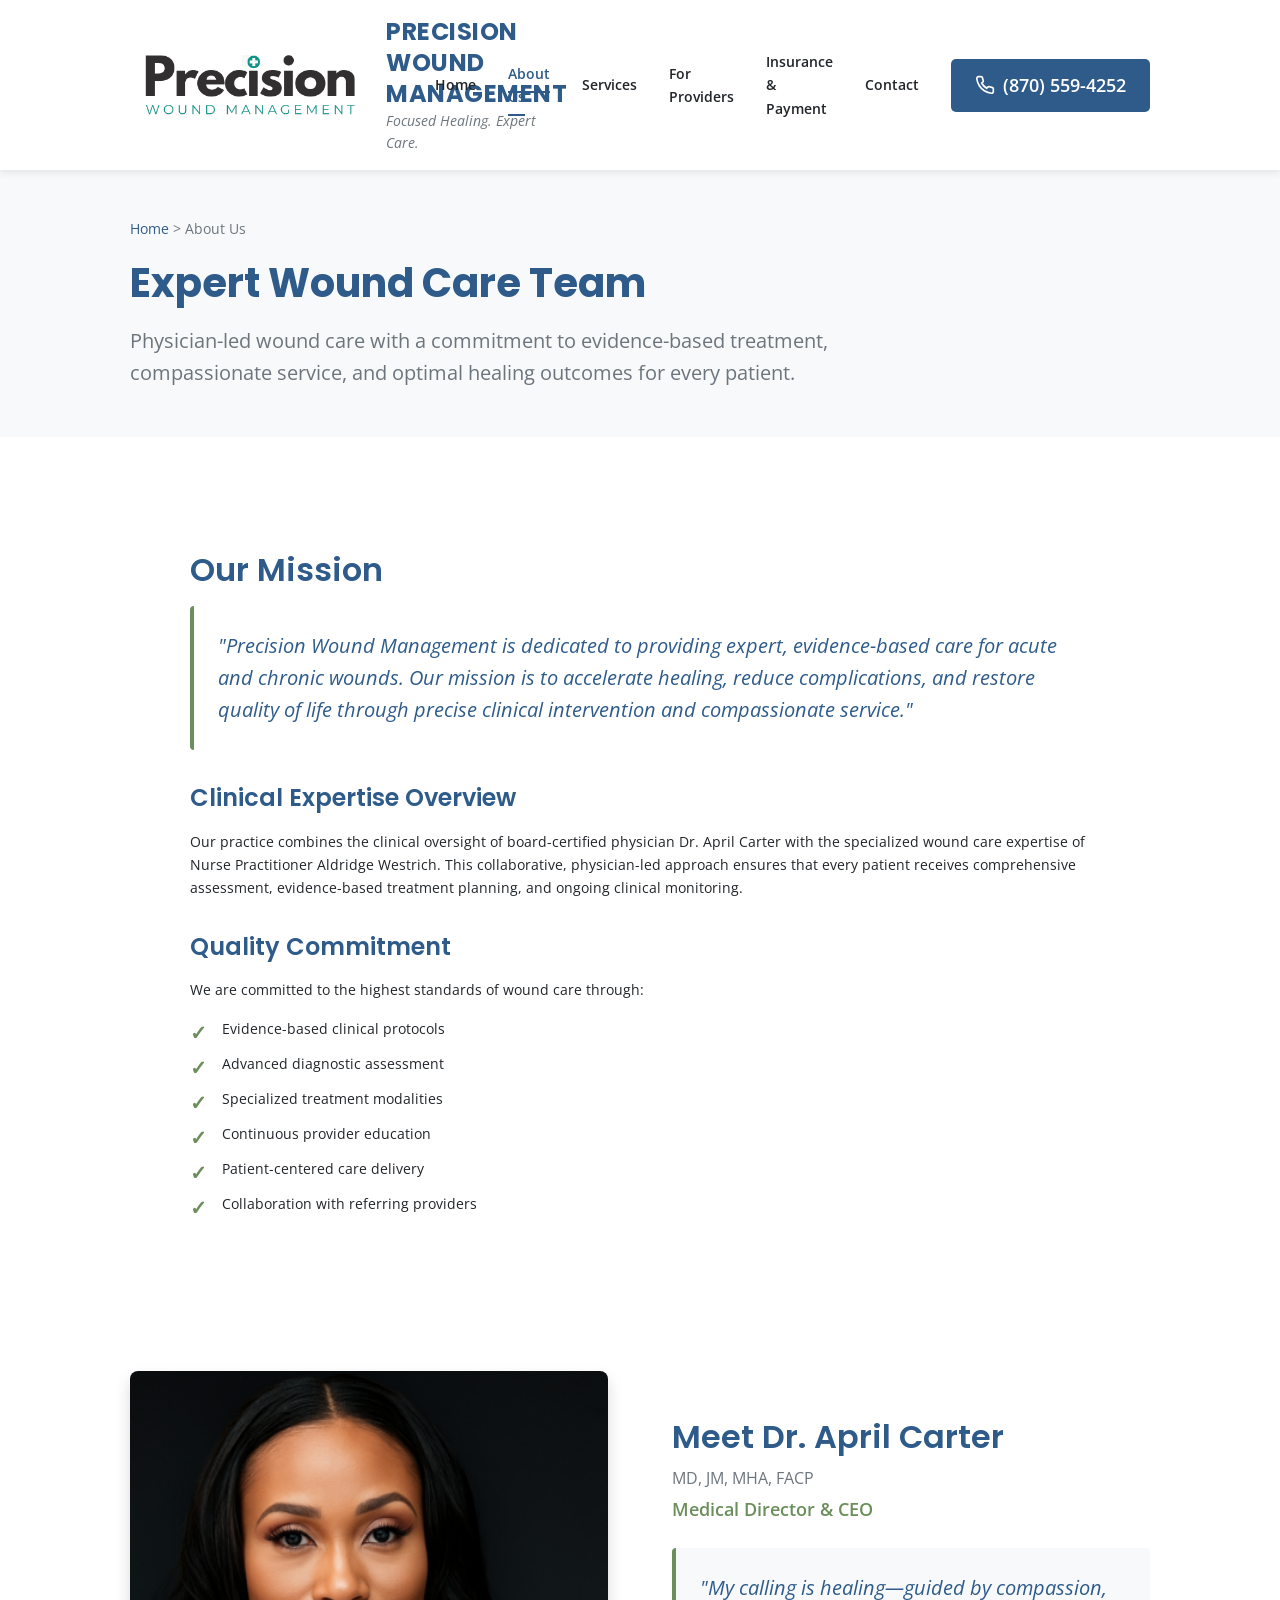
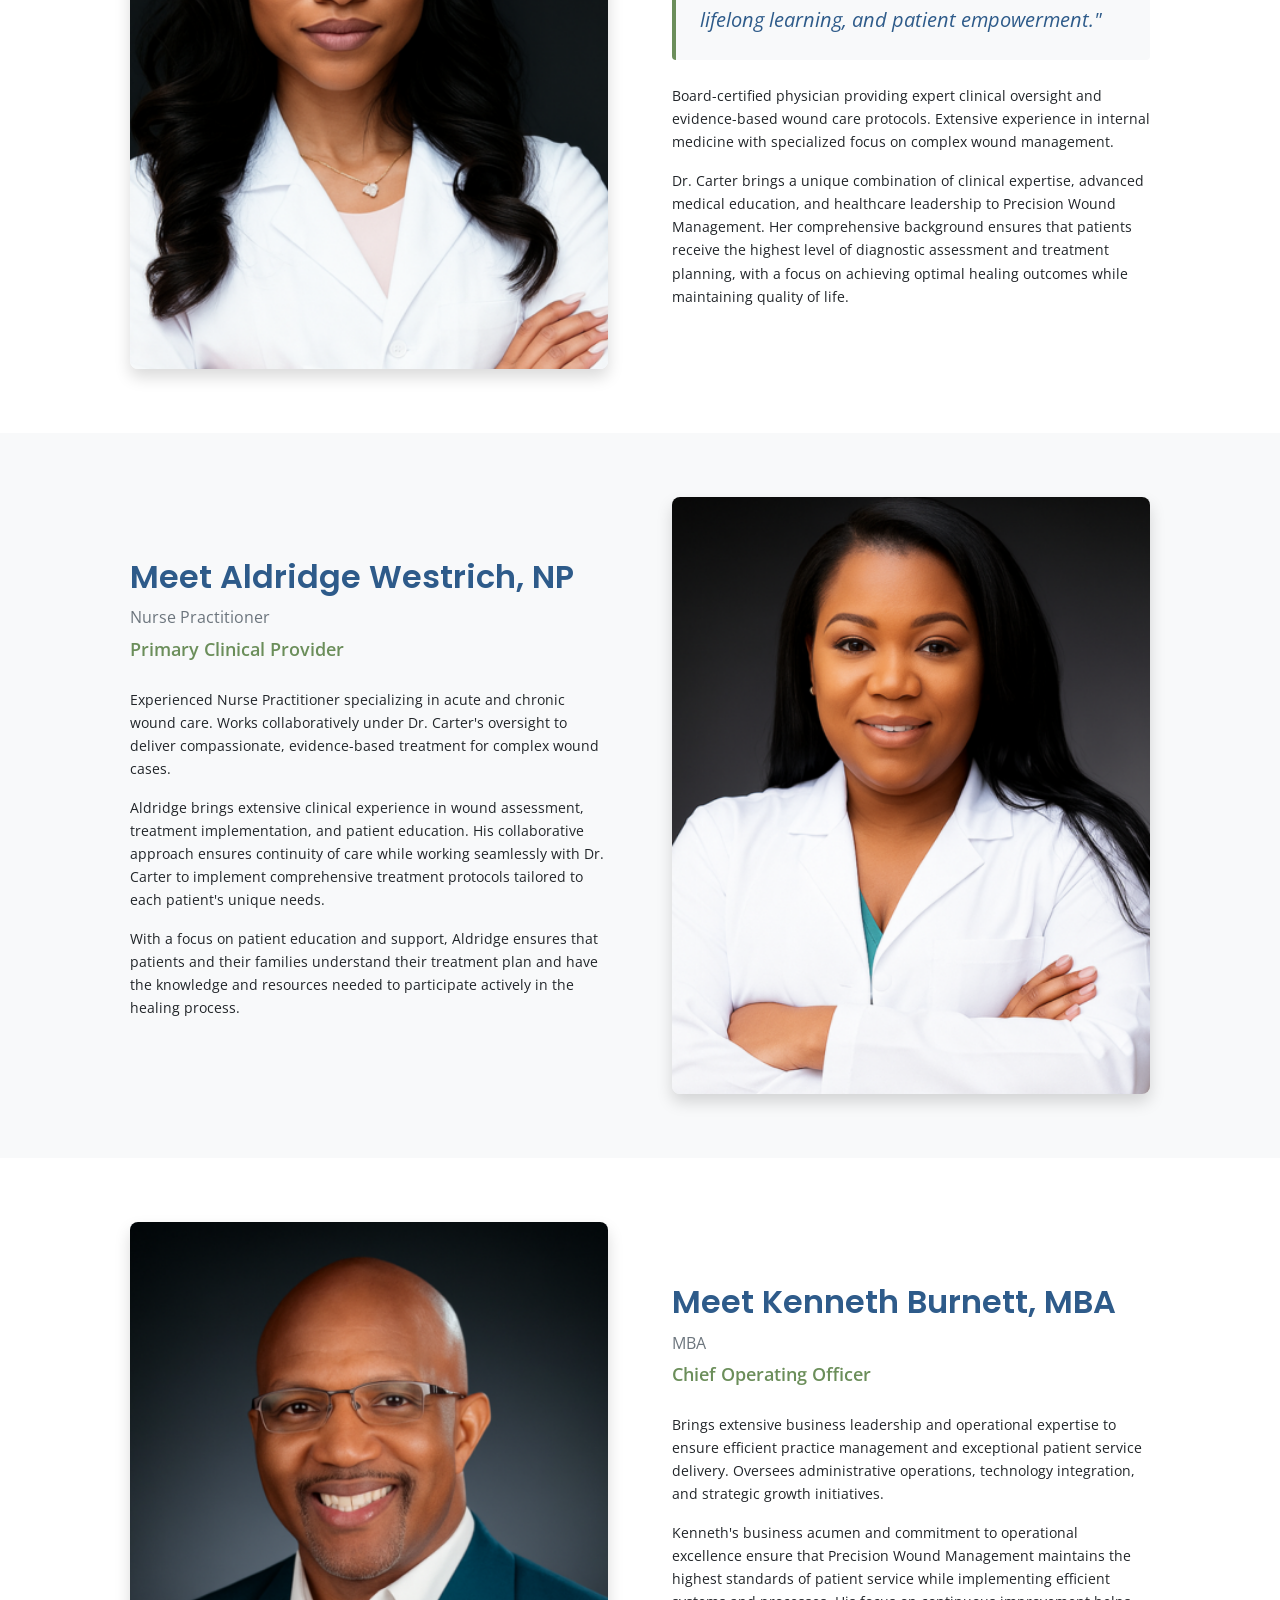
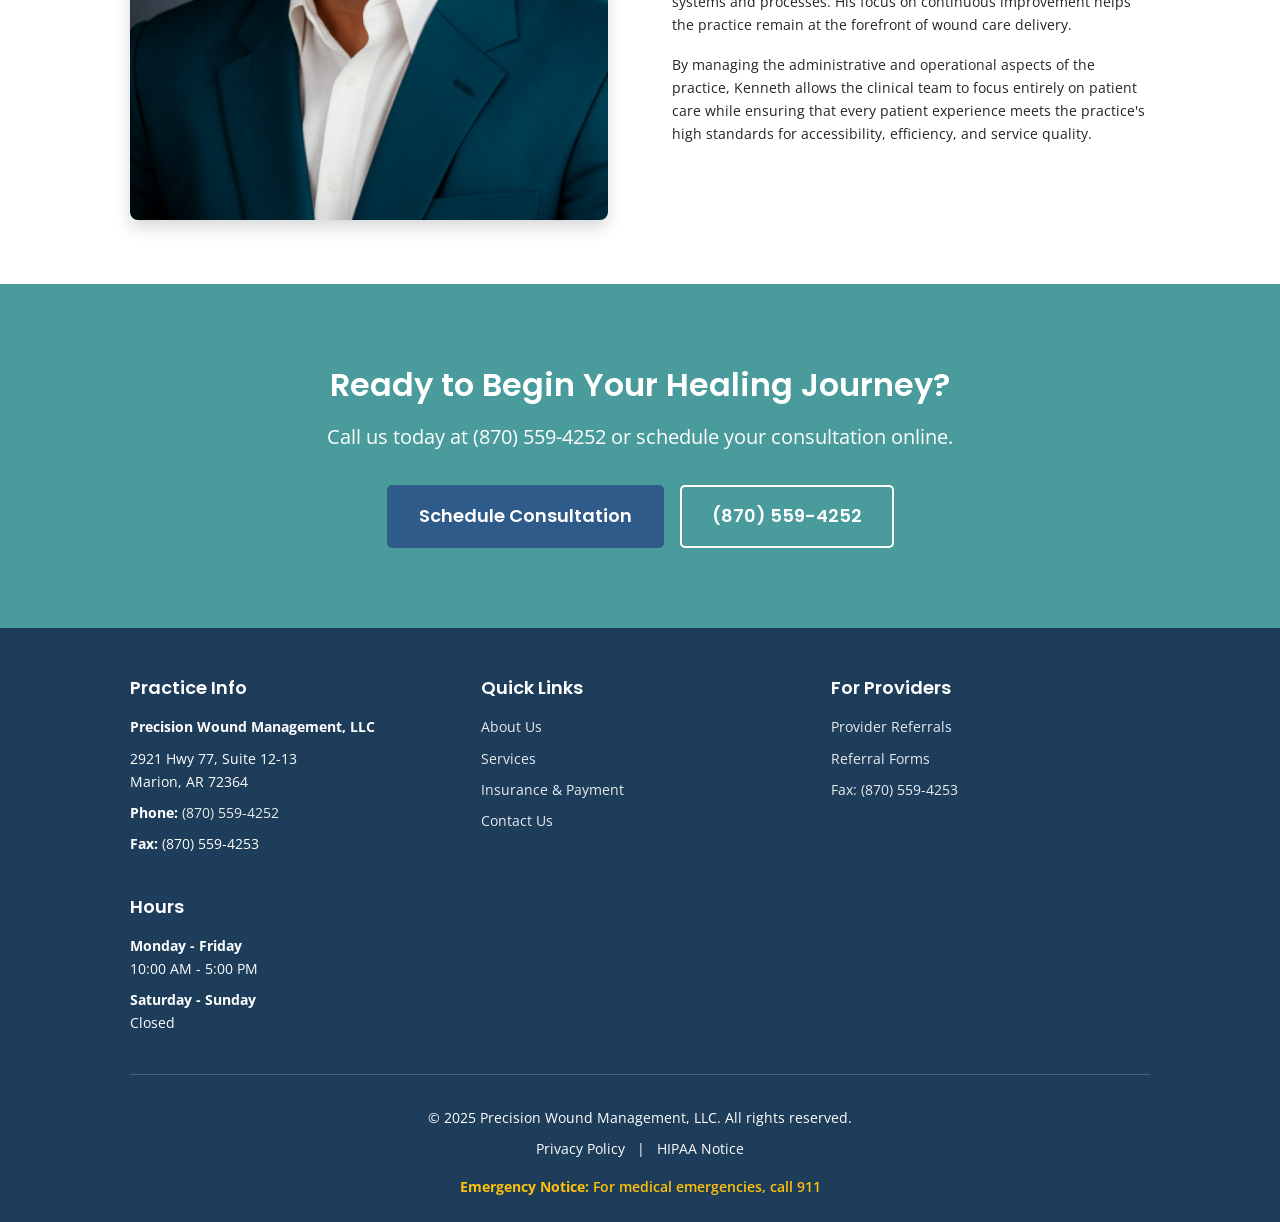
==== about.html @ 6909305a "Fix logo reference to use actual logo image - Add logo image (pwm-logo-full.png) to all HTML pages -" ====
<!DOCTYPE html>
<html lang="en">
<head>
  <meta charset="UTF-8">
  <meta name="viewport" content="width=device-width, initial-scale=1.0">
  <title>Meet Our Wound Care Team | Dr. April Carter, MD | Marion, AR</title>
  <meta name="description" content="Meet our expert wound care team led by Dr. April Carter, MD, FACP. Physician-led wound care with nurse practitioner support in Marion, Arkansas.">

  <!-- Open Graph -->
  <meta property="og:title" content="Meet Our Wound Care Team | Precision Wound Management">
  <meta property="og:description" content="Expert wound care team led by Dr. April Carter, MD, FACP in Marion, Arkansas.">
  <meta property="og:type" content="website">
  <meta property="og:url" content="https://pwmcare.com/about.html">

  <!-- Fonts -->
  <link rel="preconnect" href="https://fonts.googleapis.com">
  <link rel="preconnect" href="https://fonts.gstatic.com" crossorigin>
  <link href="https://fonts.googleapis.com/css2?family=Poppins:wght@400;600;700&family=Open+Sans:wght@400;600;700&display=swap" rel="stylesheet">

  <!-- Stylesheets -->
  <link rel="stylesheet" href="/css/style.css">
  <link rel="stylesheet" href="/css/responsive.css">

  <!-- Schema Markup -->
  <script type="application/ld+json">
  {
    "@context": "https://schema.org",
    "@type": "MedicalClinic",
    "name": "Precision Wound Management, LLC",
    "description": "Expert, evidence-based wound care specializing in diabetic foot ulcers, pressure injuries, and post-operative wound management.",
    "url": "https://pwmcare.com",
    "telephone": "+1-870-559-4252",
    "faxNumber": "+1-870-559-4253",
    "email": "info@pwmcare.com",
    "address": {
      "@type": "PostalAddress",
      "streetAddress": "2921 Hwy 77, Suite 12-13",
      "addressLocality": "Marion",
      "addressRegion": "AR",
      "postalCode": "72364",
      "addressCountry": "US"
    },
    "geo": {
      "@type": "GeoCoordinates",
      "latitude": "35.2148",
      "longitude": "-90.1965"
    },
    "openingHoursSpecification": [
      {
        "@type": "OpeningHoursSpecification",
        "dayOfWeek": [
          "Monday",
          "Tuesday",
          "Wednesday",
          "Thursday",
          "Friday"
        ],
        "opens": "10:00",
        "closes": "17:00"
      }
    ],
    "medicalSpecialty": "Wound Care",
    "priceRange": "$$"
  }
  </script>
</head>
<body>
  <!-- Skip Link for Accessibility -->
  <a href="#main-content" class="skip-link">Skip to main content</a>

  <!-- Header -->
  <header class="site-header">
    <div class="container">
      <div class="header-content">
        <div class="logo">
          <a href="/">
            <img src="/images/logo/pwm-logo-full.png" alt="Precision Wound Management" class="logo-image">
            <div class="logo-text-container">
              <h1 class="logo-text">PRECISION WOUND MANAGEMENT</h1>
              <p class="tagline">Focused Healing. Expert Care.</p>
            </div>
          </a>
        </div>

        <nav class="main-nav" aria-label="Main Navigation">
          <button class="menu-toggle" aria-label="Toggle menu" aria-expanded="false">
            <span class="hamburger"></span>
            <span class="hamburger"></span>
            <span class="hamburger"></span>
          </button>

          <ul class="nav-menu">
            <li><a href="/">Home</a></li>
            <li><a href="/about.html" class="active">About Us</a></li>
            <li><a href="/services.html">Services</a></li>
            <li><a href="/providers.html">For Providers</a></li>
            <li><a href="/insurance.html">Insurance & Payment</a></li>
            <li><a href="/contact.html">Contact</a></li>
          </ul>
        </nav>

        <div class="header-contact">
          <a href="tel:+18705594252" class="btn-phone" aria-label="Call Precision Wound Management">
            <svg class="phone-icon" width="20" height="20" viewBox="0 0 24 24" fill="none" stroke="currentColor" stroke-width="2">
              <path d="M22 16.92v3a2 2 0 0 1-2.18 2 19.79 19.79 0 0 1-8.63-3.07 19.5 19.5 0 0 1-6-6 19.79 19.79 0 0 1-3.07-8.67A2 2 0 0 1 4.11 2h3a2 2 0 0 1 2 1.72 12.84 12.84 0 0 0 .7 2.81 2 2 0 0 1-.45 2.11L8.09 9.91a16 16 0 0 0 6 6l1.27-1.27a2 2 0 0 1 2.11-.45 12.84 12.84 0 0 0 2.81.7A2 2 0 0 1 22 16.92z"></path>
            </svg>
            (870) 559-4252
          </a>
        </div>
      </div>
    </div>
  </header>

  <!-- Main Content -->
  <main id="main-content">
    <!-- Page Header -->
    <section class="page-header">
      <div class="container">
        <nav class="breadcrumb" aria-label="Breadcrumb">
          <a href="/">Home</a> &gt; <span aria-current="page">About Us</span>
        </nav>
        <h1>Expert Wound Care Team</h1>
        <p class="page-intro">Physician-led wound care with a commitment to evidence-based treatment, compassionate service, and optimal healing outcomes for every patient.</p>
      </div>
    </section>

    <!-- Mission Section -->
    <section class="mission-section">
      <div class="container">
        <div class="mission-content">
          <h2>Our Mission</h2>
          <p class="mission-statement">"Precision Wound Management is dedicated to providing expert, evidence-based care for acute and chronic wounds. Our mission is to accelerate healing, reduce complications, and restore quality of life through precise clinical intervention and compassionate service."</p>

          <h3>Clinical Expertise Overview</h3>
          <p>Our practice combines the clinical oversight of board-certified physician Dr. April Carter with the specialized wound care expertise of Nurse Practitioner Aldridge Westrich. This collaborative, physician-led approach ensures that every patient receives comprehensive assessment, evidence-based treatment planning, and ongoing clinical monitoring.</p>

          <h3>Quality Commitment</h3>
          <p>We are committed to the highest standards of wound care through:</p>
          <ul class="commitment-list">
            <li>Evidence-based clinical protocols</li>
            <li>Advanced diagnostic assessment</li>
            <li>Specialized treatment modalities</li>
            <li>Continuous provider education</li>
            <li>Patient-centered care delivery</li>
            <li>Collaboration with referring providers</li>
          </ul>
        </div>
      </div>
    </section>

    <!-- Team Profiles -->
    <!-- Profile 1: Dr. April Carter -->
    <section class="team-profile profile-left">
      <div class="container">
        <div class="profile-grid">
          <div class="profile-image">
            <img src="/images/placeholders/dr-carter-headshot.png" alt="Dr. April Carter, MD, JM, MHA, FACP at Precision Wound Management" loading="lazy">
          </div>
          <div class="profile-content">
            <h2>Meet Dr. April Carter</h2>
            <p class="credentials">MD, JM, MHA, FACP</p>
            <p class="title">Medical Director & CEO</p>

            <blockquote class="profile-quote">
              "My calling is healing—guided by compassion, lifelong learning, and patient empowerment."
            </blockquote>

            <div class="profile-bio">
              <p>Board-certified physician providing expert clinical oversight and evidence-based wound care protocols. Extensive experience in internal medicine with specialized focus on complex wound management.</p>

              <p>Dr. Carter brings a unique combination of clinical expertise, advanced medical education, and healthcare leadership to Precision Wound Management. Her comprehensive background ensures that patients receive the highest level of diagnostic assessment and treatment planning, with a focus on achieving optimal healing outcomes while maintaining quality of life.</p>
            </div>
          </div>
        </div>
      </div>
    </section>

    <!-- Profile 2: Aldridge Westrich -->
    <section class="team-profile profile-right">
      <div class="container">
        <div class="profile-grid">
          <div class="profile-content">
            <h2>Meet Aldridge Westrich, NP</h2>
            <p class="credentials">Nurse Practitioner</p>
            <p class="title">Primary Clinical Provider</p>

            <div class="profile-bio">
              <p>Experienced Nurse Practitioner specializing in acute and chronic wound care. Works collaboratively under Dr. Carter's oversight to deliver compassionate, evidence-based treatment for complex wound cases.</p>

              <p>Aldridge brings extensive clinical experience in wound assessment, treatment implementation, and patient education. His collaborative approach ensures continuity of care while working seamlessly with Dr. Carter to implement comprehensive treatment protocols tailored to each patient's unique needs.</p>

              <p>With a focus on patient education and support, Aldridge ensures that patients and their families understand their treatment plan and have the knowledge and resources needed to participate actively in the healing process.</p>
            </div>
          </div>
          <div class="profile-image">
            <img src="/images/placeholders/np-westrich-headshot.png" alt="Aldridge Westrich, NP at Precision Wound Management" loading="lazy">
          </div>
        </div>
      </div>
    </section>

    <!-- Profile 3: Kenneth Burnett -->
    <section class="team-profile profile-left">
      <div class="container">
        <div class="profile-grid">
          <div class="profile-image">
            <img src="/images/placeholders/kenneth-burnett-headshot.png" alt="Kenneth Burnett, MBA at Precision Wound Management" loading="lazy">
          </div>
          <div class="profile-content">
            <h2>Meet Kenneth Burnett, MBA</h2>
            <p class="credentials">MBA</p>
            <p class="title">Chief Operating Officer</p>

            <div class="profile-bio">
              <p>Brings extensive business leadership and operational expertise to ensure efficient practice management and exceptional patient service delivery. Oversees administrative operations, technology integration, and strategic growth initiatives.</p>

              <p>Kenneth's business acumen and commitment to operational excellence ensure that Precision Wound Management maintains the highest standards of patient service while implementing efficient systems and processes. His focus on continuous improvement helps the practice remain at the forefront of wound care delivery.</p>

              <p>By managing the administrative and operational aspects of the practice, Kenneth allows the clinical team to focus entirely on patient care while ensuring that every patient experience meets the practice's high standards for accessibility, efficiency, and service quality.</p>
            </div>
          </div>
        </div>
      </div>
    </section>

    <!-- Contact CTA -->
    <section class="contact-cta">
      <div class="container">
        <h2>Ready to Begin Your Healing Journey?</h2>
        <p>Call us today at (870) 559-4252 or schedule your consultation online.</p>
        <div class="cta-buttons">
          <a href="/contact.html" class="btn btn-primary">Schedule Consultation</a>
          <a href="tel:+18705594252" class="btn btn-secondary">(870) 559-4252</a>
        </div>
      </div>
    </section>
  </main>

  <!-- Footer -->
  <footer class="site-footer">
    <div class="container">
      <div class="footer-grid">
        <div class="footer-column">
          <h3>Practice Info</h3>
          <p><strong>Precision Wound Management, LLC</strong></p>
          <p>2921 Hwy 77, Suite 12-13<br>Marion, AR 72364</p>
          <p><strong>Phone:</strong> <a href="tel:+18705594252">(870) 559-4252</a></p>
          <p><strong>Fax:</strong> (870) 559-4253</p>
        </div>

        <div class="footer-column">
          <h3>Quick Links</h3>
          <ul>
            <li><a href="/about.html">About Us</a></li>
            <li><a href="/services.html">Services</a></li>
            <li><a href="/insurance.html">Insurance & Payment</a></li>
            <li><a href="/contact.html">Contact Us</a></li>
          </ul>
        </div>

        <div class="footer-column">
          <h3>For Providers</h3>
          <ul>
            <li><a href="/providers.html">Provider Referrals</a></li>
            <li><a href="/providers.html#referral-forms">Referral Forms</a></li>
            <li><a href="tel:+18705594253">Fax: (870) 559-4253</a></li>
          </ul>
        </div>

        <div class="footer-column">
          <h3>Hours</h3>
          <p><strong>Monday - Friday</strong><br>10:00 AM - 5:00 PM</p>
          <p><strong>Saturday - Sunday</strong><br>Closed</p>
        </div>
      </div>

      <div class="footer-bottom">
        <div class="footer-bottom-content">
          <p>&copy; 2025 Precision Wound Management, LLC. All rights reserved.</p>
          <p class="footer-legal">
            <span>Privacy Policy</span> | <span>HIPAA Notice</span>
          </p>
          <p class="emergency-notice"><strong>Emergency Notice:</strong> For medical emergencies, call 911</p>
        </div>
      </div>
    </div>
  </footer>

  <!-- JavaScript -->
  <script src="/js/main.js"></script>
</body>
</html>
---- css/style.css ----
/* =================================================================
   Precision Wound Management - Main Stylesheet
   ================================================================= */

/* === CSS Variables === */
:root {
  --primary-blue: #2E5B8A;
  --primary-blue-dark: #1E3D5A;
  --secondary-teal: #4A9B9B;
  --accent-green: #6B8E5A;
  --neutral-gray: #6C757D;
  --light-bg: #F8F9FA;
  --white: #FFFFFF;
  --text-dark: #212529;
  --border-color: #E9ECEF;
  --error-red: #dc3545;
  --success-green: #28a745;
}

/* === Reset & Base Styles === */
* {
  margin: 0;
  padding: 0;
  box-sizing: border-box;
}

html {
  scroll-behavior: smooth;
  font-size: 16px;
}

body {
  font-family: 'Open Sans', -apple-system, BlinkMacSystemFont, 'Segoe UI', Roboto, sans-serif;
  font-size: 1.125rem;
  line-height: 1.6;
  color: var(--text-dark);
  background-color: var(--white);
  overflow-x: hidden;
}

body.menu-open {
  overflow: hidden;
}

/* === Typography === */
h1, h2, h3, h4, h5, h6 {
  font-family: 'Poppins', sans-serif;
  font-weight: 600;
  line-height: 1.3;
  margin-bottom: 1rem;
  color: var(--text-dark);
}

h1 {
  font-size: 2.5rem;
  font-weight: 700;
}

h2 {
  font-size: 2rem;
  font-weight: 600;
}

h3 {
  font-size: 1.5rem;
}

p {
  margin-bottom: 1rem;
}

a {
  color: var(--primary-blue);
  text-decoration: none;
  transition: color 0.3s ease;
}

a:hover,
a:focus {
  color: var(--primary-blue-dark);
}

ul {
  list-style: none;
}

img {
  max-width: 100%;
  height: auto;
  display: block;
}

/* === Skip Link (Accessibility) === */
.skip-link {
  position: absolute;
  top: -40px;
  left: 0;
  background: var(--primary-blue);
  color: white;
  padding: 8px 16px;
  text-decoration: none;
  z-index: 10000;
  border-radius: 0 0 4px 0;
}

.skip-link:focus {
  top: 0;
  outline: 3px solid var(--accent-green);
  outline-offset: 2px;
}

/* === Container === */
.container {
  max-width: 1200px;
  margin: 0 auto;
  padding: 0 20px;
}

/* === Header === */
.site-header {
  background: var(--white);
  box-shadow: 0 2px 8px rgba(0, 0, 0, 0.1);
  position: sticky;
  top: 0;
  z-index: 1000;
  transition: box-shadow 0.3s ease;
}

.site-header.scrolled {
  box-shadow: 0 4px 12px rgba(0, 0, 0, 0.15);
}

.header-content {
  display: flex;
  align-items: center;
  justify-content: space-between;
  padding: 1rem 0;
  gap: 2rem;
}

.logo a {
  display: flex;
  align-items: center;
  gap: 1rem;
  text-decoration: none;
}

.logo-image {
  height: 60px;
  width: auto;
  object-fit: contain;
}

.logo-text-container {
  display: flex;
  flex-direction: column;
}

.logo-text {
  font-size: 1.25rem;
  color: var(--primary-blue);
  margin: 0;
  letter-spacing: 0.5px;
}

.tagline {
  font-size: 0.875rem;
  color: var(--neutral-gray);
  font-style: italic;
  margin: 0;
}

/* Navigation */
.main-nav {
  flex: 1;
}

.menu-toggle {
  display: none;
  flex-direction: column;
  background: none;
  border: none;
  cursor: pointer;
  padding: 8px;
  gap: 4px;
}

.hamburger {
  width: 25px;
  height: 3px;
  background: var(--primary-blue);
  border-radius: 2px;
  transition: all 0.3s ease;
}

.nav-menu {
  display: flex;
  gap: 2rem;
  align-items: center;
  justify-content: flex-end;
}

.nav-menu li a {
  color: var(--text-dark);
  font-weight: 600;
  font-size: 0.875rem;
  padding: 0.5rem 0;
  border-bottom: 2px solid transparent;
  transition: all 0.3s ease;
}

.nav-menu li a:hover,
.nav-menu li a:focus,
.nav-menu li a.active {
  color: var(--primary-blue);
  border-bottom-color: var(--primary-blue);
}

/* Header Contact Button */
.header-contact {
  flex-shrink: 0;
}

.btn-phone {
  background-color: var(--primary-blue);
  color: white;
  padding: 12px 24px;
  border: none;
  border-radius: 5px;
  font-size: 1.125rem;
  font-weight: 600;
  text-decoration: none;
  display: inline-flex;
  align-items: center;
  gap: 8px;
  transition: background-color 0.3s ease;
}

.btn-phone:hover,
.btn-phone:focus {
  background-color: var(--primary-blue-dark);
  color: white;
}

.phone-icon {
  flex-shrink: 0;
}

/* === Buttons === */
.btn {
  display: inline-block;
  padding: 15px 30px;
  border-radius: 5px;
  font-size: 1.125rem;
  font-weight: 600;
  text-decoration: none;
  text-align: center;
  cursor: pointer;
  transition: all 0.3s ease;
  border: 2px solid transparent;
  font-family: 'Poppins', sans-serif;
}

.btn-primary {
  background-color: var(--primary-blue);
  color: white;
  border-color: var(--primary-blue);
}

.btn-primary:hover,
.btn-primary:focus {
  background-color: var(--primary-blue-dark);
  border-color: var(--primary-blue-dark);
  color: white;
}

.btn-primary:focus {
  outline: 3px solid rgba(46, 91, 138, 0.5);
  outline-offset: 2px;
}

.btn-secondary {
  background-color: transparent;
  color: var(--primary-blue);
  border-color: var(--primary-blue);
}

.btn-secondary:hover,
.btn-secondary:focus {
  background-color: var(--primary-blue);
  color: white;
}

/* === Hero Section === */
.hero {
  position: relative;
  min-height: 90vh;
  display: flex;
  align-items: center;
  justify-content: center;
  background: linear-gradient(135deg, var(--primary-blue) 0%, var(--secondary-teal) 100%);
  background-image: url('/images/hero/hero-background.jpg');
  background-size: cover;
  background-position: center top;
  background-attachment: fixed;
  color: white;
  text-align: center;
  padding: 4rem 0;
}

.hero-overlay {
  position: absolute;
  top: 0;
  left: 0;
  right: 0;
  bottom: 0;
  background: rgba(30, 61, 90, 0.45);
}

.hero-content {
  position: relative;
  z-index: 1;
  max-width: 900px;
  margin: 0 auto;
}

.hero h1 {
  font-size: 3rem;
  margin-bottom: 1rem;
  color: white;
  text-shadow: 2px 2px 4px rgba(0, 0, 0, 0.3);
}

.hero h2 {
  font-size: 1.75rem;
  font-weight: 400;
  margin-bottom: 0.5rem;
  color: white;
}

.hero-subtitle {
  font-size: 1.25rem;
  margin-bottom: 1rem;
  font-style: italic;
  color: rgba(255, 255, 255, 0.95);
}

.hero-description {
  font-size: 1.125rem;
  margin-bottom: 2rem;
  max-width: 700px;
  margin-left: auto;
  margin-right: auto;
  color: rgba(255, 255, 255, 0.95);
}

.hero-location {
  font-size: 1.125rem;
  margin-bottom: 2rem;
  display: flex;
  align-items: center;
  justify-content: center;
  gap: 8px;
  color: rgba(255, 255, 255, 0.95);
}

.location-icon {
  flex-shrink: 0;
}

.hero-cta {
  display: flex;
  gap: 1rem;
  justify-content: center;
  flex-wrap: wrap;
}

/* === Sections === */
section {
  padding: 4rem 0;
}

.section-cta {
  text-align: center;
  margin-top: 3rem;
}

/* === Core Values === */
.core-values {
  background: var(--light-bg);
}

.values-grid {
  display: grid;
  grid-template-columns: repeat(auto-fit, minmax(300px, 1fr));
  gap: 2rem;
}

.value-card {
  background: white;
  padding: 2rem;
  border-radius: 8px;
  text-align: center;
  box-shadow: 0 4px 6px rgba(0, 0, 0, 0.1);
  transition: transform 0.3s ease, box-shadow 0.3s ease;
}

.value-card:hover {
  transform: translateY(-4px);
  box-shadow: 0 8px 12px rgba(0, 0, 0, 0.15);
}

.value-icon {
  color: var(--primary-blue);
  margin: 0 auto 1rem;
}

.value-card h3 {
  color: var(--primary-blue);
  margin-bottom: 1rem;
}

/* === Services Preview === */
.services-preview {
  background: white;
}

.services-preview h2 {
  text-align: center;
  margin-bottom: 3rem;
  color: var(--primary-blue);
}

.services-grid {
  display: grid;
  grid-template-columns: repeat(auto-fit, minmax(250px, 1fr));
  gap: 2rem;
}

.service-card {
  background: var(--light-bg);
  padding: 2rem;
  border-radius: 8px;
  text-align: center;
  transition: all 0.3s ease;
  border: 2px solid transparent;
}

.service-card:hover,
.service-card:focus-within {
  background: white;
  border-color: var(--primary-blue);
  transform: translateY(-4px);
  box-shadow: 0 8px 12px rgba(0, 0, 0, 0.1);
}

.service-icon {
  color: var(--primary-blue);
  margin: 0 auto 1rem;
}

.service-card h3 {
  color: var(--primary-blue);
  font-size: 1.25rem;
  margin-bottom: 0.75rem;
}

.service-card p {
  color: var(--neutral-gray);
  margin: 0;
}

/* === About Preview === */
.about-preview {
  background: var(--light-bg);
}

.about-grid {
  display: grid;
  grid-template-columns: 1fr 1fr;
  gap: 4rem;
  align-items: center;
}

.about-content h2 {
  color: var(--primary-blue);
  margin-bottom: 1.5rem;
}

.mission-statement {
  font-size: 1.25rem;
  font-style: italic;
  color: var(--primary-blue);
  padding: 1.5rem;
  background: white;
  border-left: 4px solid var(--accent-green);
  border-radius: 4px;
  margin-bottom: 2rem;
}

.about-image img {
  border-radius: 8px;
  box-shadow: 0 8px 16px rgba(0, 0, 0, 0.15);
}

/* === Contact CTA === */
.contact-cta {
  background: var(--secondary-teal);
  color: white;
  text-align: center;
}

.contact-cta h2 {
  color: white;
  margin-bottom: 1rem;
}

.contact-cta p {
  font-size: 1.25rem;
  margin-bottom: 2rem;
}

.cta-buttons {
  display: flex;
  gap: 1rem;
  justify-content: center;
  flex-wrap: wrap;
}

.contact-cta .btn-secondary {
  border-color: white;
  color: white;
}

.contact-cta .btn-secondary:hover {
  background: white;
  color: var(--secondary-teal);
}

/* === Page Header === */
.page-header {
  background: var(--light-bg);
  padding: 3rem 0 2rem;
}

.breadcrumb {
  font-size: 0.875rem;
  margin-bottom: 1rem;
  color: var(--neutral-gray);
}

.breadcrumb a {
  color: var(--primary-blue);
}

.page-header h1 {
  color: var(--primary-blue);
  margin-bottom: 1rem;
}

.page-intro {
  font-size: 1.25rem;
  color: var(--neutral-gray);
  max-width: 800px;
}

/* === Team Profiles === */
.team-profile {
  padding: 4rem 0;
}

.team-profile:nth-child(even) {
  background: var(--light-bg);
}

.profile-grid {
  display: grid;
  grid-template-columns: 1fr 1fr;
  gap: 4rem;
  align-items: center;
}

.profile-image img {
  border-radius: 8px;
  box-shadow: 0 8px 16px rgba(0, 0, 0, 0.15);
  width: 100%;
}

.profile-content h2 {
  color: var(--primary-blue);
  margin-bottom: 0.5rem;
}

.credentials {
  color: var(--neutral-gray);
  font-size: 1rem;
  margin-bottom: 0.25rem;
}

.title {
  color: var(--accent-green);
  font-weight: 600;
  font-size: 1.125rem;
  margin-bottom: 1.5rem;
}

.profile-quote {
  font-size: 1.25rem;
  font-style: italic;
  color: var(--primary-blue);
  padding: 1.5rem;
  background: var(--light-bg);
  border-left: 4px solid var(--accent-green);
  margin: 1.5rem 0;
  border-radius: 4px;
}

.profile-bio p {
  margin-bottom: 1rem;
}

/* === Mission Section === */
.mission-section {
  background: white;
}

.mission-content {
  max-width: 900px;
  margin: 0 auto;
}

.mission-content h2,
.mission-content h3 {
  color: var(--primary-blue);
  margin-top: 2rem;
}

.commitment-list {
  list-style: none;
  padding-left: 0;
}

.commitment-list li {
  padding-left: 2rem;
  position: relative;
  margin-bottom: 0.75rem;
}

.commitment-list li:before {
  content: "✓";
  position: absolute;
  left: 0;
  color: var(--accent-green);
  font-weight: bold;
  font-size: 1.25rem;
}

/* === Services Page - Accordions === */
.services-section {
  background: white;
}

.services-accordions {
  max-width: 900px;
  margin: 0 auto;
}

.accordion-item {
  background: white;
  border: 2px solid var(--border-color);
  border-radius: 8px;
  margin-bottom: 1rem;
  overflow: hidden;
  transition: all 0.3s ease;
}

.accordion-item:hover {
  border-color: var(--primary-blue);
}

.accordion-item.active {
  border-color: var(--primary-blue);
  box-shadow: 0 4px 8px rgba(0, 0, 0, 0.1);
}

.accordion-header {
  width: 100%;
  padding: 1.5rem;
  background: white;
  border: none;
  cursor: pointer;
  display: flex;
  justify-content: space-between;
  align-items: center;
  font-size: 1.25rem;
  font-weight: 600;
  color: var(--primary-blue);
  text-align: left;
  transition: background-color 0.3s ease;
  font-family: 'Poppins', sans-serif;
}

.accordion-header:hover,
.accordion-header:focus {
  background: var(--light-bg);
}

.accordion-icon {
  flex-shrink: 0;
  transition: transform 0.3s ease;
  color: var(--primary-blue);
}

.accordion-item.active .accordion-icon {
  transform: rotate(180deg);
}

.accordion-content {
  max-height: 0;
  overflow: hidden;
  transition: max-height 0.3s ease;
}

.accordion-item.active .accordion-content {
  max-height: 2000px;
}

.service-details {
  padding: 0 1.5rem 1.5rem;
}

.service-details h3 {
  color: var(--primary-blue);
  margin-top: 0;
}

.service-details ul {
  list-style: none;
  padding-left: 0;
  margin-bottom: 1.5rem;
}

.service-details li {
  padding-left: 1.5rem;
  position: relative;
  margin-bottom: 0.5rem;
}

.service-details li:before {
  content: "•";
  position: absolute;
  left: 0;
  color: var(--primary-blue);
  font-weight: bold;
}

.service-info {
  background: var(--light-bg);
  padding: 1rem;
  border-radius: 4px;
  margin-bottom: 1rem;
}

.service-info h4 {
  color: var(--primary-blue);
  margin-bottom: 0.5rem;
}

.service-info p {
  margin: 0;
}

/* === Provider Referrals === */
.referral-info,
.referral-process,
.referral-forms,
.provider-contact {
  background: white;
}

.referral-info h2,
.referral-process h2 {
  text-align: center;
  color: var(--primary-blue);
  margin-bottom: 3rem;
}

.benefit-grid {
  display: grid;
  grid-template-columns: repeat(auto-fit, minmax(300px, 1fr));
  gap: 2rem;
}

.benefit-item {
  text-align: center;
  padding: 2rem;
  background: var(--light-bg);
  border-radius: 8px;
  transition: all 0.3s ease;
}

.benefit-item:hover {
  transform: translateY(-4px);
  box-shadow: 0 8px 12px rgba(0, 0, 0, 0.1);
}

.benefit-icon {
  color: var(--primary-blue);
  margin: 0 auto 1rem;
}

.benefit-item h3 {
  color: var(--primary-blue);
  font-size: 1.125rem;
  margin-bottom: 0.75rem;
}

/* Process Steps */
.process-steps {
  display: grid;
  grid-template-columns: repeat(auto-fit, minmax(200px, 1fr));
  gap: 2rem;
  max-width: 1000px;
  margin: 0 auto;
}

.step {
  text-align: center;
  padding: 1.5rem;
}

.step-number {
  width: 60px;
  height: 60px;
  background: var(--primary-blue);
  color: white;
  border-radius: 50%;
  display: flex;
  align-items: center;
  justify-content: center;
  font-size: 1.5rem;
  font-weight: bold;
  margin: 0 auto 1rem;
}

.step h3 {
  color: var(--primary-blue);
  font-size: 1.125rem;
  margin-bottom: 0.5rem;
}

/* Referral Forms */
.referral-forms {
  background: var(--light-bg);
}

.forms-content {
  max-width: 800px;
  margin: 0 auto;
  text-align: center;
}

.forms-notice {
  font-size: 1.25rem;
  font-weight: 600;
  color: var(--primary-blue);
  margin-bottom: 1.5rem;
}

.forms-info ul {
  text-align: left;
  max-width: 600px;
  margin: 1.5rem auto;
}

.forms-info li {
  padding-left: 1.5rem;
  position: relative;
  margin-bottom: 0.5rem;
}

.forms-info li:before {
  content: "•";
  position: absolute;
  left: 0;
  color: var(--primary-blue);
}

.forms-cta {
  margin-top: 2rem;
}

/* Provider Contact */
.provider-contact-grid {
  display: grid;
  grid-template-columns: repeat(auto-fit, minmax(300px, 1fr));
  gap: 2rem;
}

.contact-info-box {
  background: var(--light-bg);
  padding: 2rem;
  border-radius: 8px;
  border-left: 4px solid var(--primary-blue);
}

.contact-info-box h3 {
  color: var(--primary-blue);
  margin-bottom: 1.5rem;
}

.contact-detail {
  display: flex;
  gap: 1rem;
  margin-bottom: 1.5rem;
  align-items: flex-start;
}

.contact-detail svg {
  flex-shrink: 0;
  color: var(--primary-blue);
}

.contact-detail strong {
  display: block;
  margin-bottom: 0.25rem;
}

.contact-link {
  color: var(--primary-blue);
  font-weight: 600;
}

.office-details p {
  margin-bottom: 1rem;
}

/* === Insurance & Payment === */
.insurance-accepted,
.medicare-medicaid,
.payment-options,
.insurance-verification,
.financial-assistance {
  background: white;
}

.insurance-accepted:nth-child(even),
.payment-options:nth-child(even),
.financial-assistance:nth-child(even) {
  background: var(--light-bg);
}

.insurance-accepted h2,
.payment-options h2,
.insurance-verification h2,
.financial-assistance h2 {
  text-align: center;
  color: var(--primary-blue);
  margin-bottom: 2rem;
}

.featured-insurance {
  display: flex;
  gap: 2rem;
  justify-content: center;
  margin-bottom: 3rem;
  flex-wrap: wrap;
}

.insurance-badge {
  background: white;
  padding: 2rem;
  border-radius: 8px;
  text-align: center;
  border: 3px solid var(--primary-blue);
  min-width: 250px;
  box-shadow: 0 4px 8px rgba(0, 0, 0, 0.1);
}

.insurance-badge svg {
  color: var(--primary-blue);
  margin: 0 auto 1rem;
}

.insurance-badge h3 {
  color: var(--primary-blue);
  font-size: 1.5rem;
  margin-bottom: 0.5rem;
}

.insurance-details {
  max-width: 800px;
  margin: 0 auto;
  text-align: center;
}

.insurance-list {
  display: grid;
  grid-template-columns: repeat(auto-fit, minmax(200px, 1fr));
  gap: 1rem;
  margin: 2rem 0;
  text-align: left;
}

.insurance-list li {
  padding-left: 1.5rem;
  position: relative;
}

.insurance-list li:before {
  content: "✓";
  position: absolute;
  left: 0;
  color: var(--accent-green);
  font-weight: bold;
}

.insurance-note {
  margin-top: 2rem;
  font-size: 1.125rem;
}

/* Program Cards */
.program-grid {
  display: grid;
  grid-template-columns: repeat(auto-fit, minmax(400px, 1fr));
  gap: 2rem;
}

.program-card {
  background: var(--light-bg);
  padding: 2rem;
  border-radius: 8px;
  border-left: 4px solid var(--primary-blue);
}

.program-card h2 {
  color: var(--primary-blue);
  margin-top: 0;
}

.program-card ul {
  margin: 1rem 0;
}

.program-card li {
  padding-left: 1.5rem;
  position: relative;
  margin-bottom: 0.5rem;
}

.program-card li:before {
  content: "•";
  position: absolute;
  left: 0;
  color: var(--primary-blue);
}

.coverage-note {
  font-weight: 600;
  color: var(--primary-blue);
  font-style: italic;
}

/* Payment Methods */
.payment-methods {
  display: grid;
  grid-template-columns: repeat(auto-fit, minmax(200px, 1fr));
  gap: 2rem;
  margin-top: 2rem;
}

.payment-method {
  text-align: center;
  padding: 1.5rem;
  background: var(--light-bg);
  border-radius: 8px;
}

.payment-method svg {
  color: var(--primary-blue);
  margin: 0 auto 1rem;
}

.payment-method h3 {
  color: var(--primary-blue);
  font-size: 1.125rem;
  margin-bottom: 0.5rem;
}

.method-details {
  font-size: 0.875rem;
  color: var(--neutral-gray);
  margin: 0;
}

/* Verification */
.verification-content {
  max-width: 800px;
  margin: 0 auto;
}

.verification-tips {
  background: var(--light-bg);
  padding: 2rem;
  border-radius: 8px;
  margin: 2rem 0;
}

.verification-tips h3 {
  color: var(--primary-blue);
  margin-top: 0;
}

.verification-tips ul li {
  padding-left: 1.5rem;
  position: relative;
  margin-bottom: 0.75rem;
}

.verification-tips ul li:before {
  content: "→";
  position: absolute;
  left: 0;
  color: var(--primary-blue);
}

.verification-cta {
  text-align: center;
  font-size: 1.125rem;
  font-weight: 600;
}

/* Financial Assistance */
.assistance-content {
  max-width: 800px;
  margin: 0 auto;
}

.assistance-content ul li {
  padding-left: 1.5rem;
  position: relative;
  margin-bottom: 0.75rem;
}

.assistance-content ul li:before {
  content: "✓";
  position: absolute;
  left: 0;
  color: var(--accent-green);
  font-weight: bold;
}

.assistance-note {
  background: var(--light-bg);
  padding: 1.5rem;
  border-left: 4px solid var(--accent-green);
  border-radius: 4px;
  margin-top: 2rem;
  font-weight: 600;
  color: var(--primary-blue);
}

/* === Contact Page === */
.office-info {
  background: white;
}

.office-grid {
  display: grid;
  grid-template-columns: 1fr 1fr;
  gap: 4rem;
}

.office-location h2,
.contact-info h2 {
  color: var(--primary-blue);
  margin-bottom: 2rem;
}

.location-details {
  margin-bottom: 2rem;
}

.detail-item {
  display: flex;
  gap: 1rem;
  margin-bottom: 2rem;
  align-items: flex-start;
}

.detail-item svg {
  flex-shrink: 0;
  color: var(--primary-blue);
}

.detail-item strong {
  display: block;
  color: var(--primary-blue);
  margin-bottom: 0.5rem;
}

.map-container {
  margin-top: 2rem;
}

.map-link {
  text-align: center;
  margin-top: 1rem;
}

.contact-methods {
  background: var(--light-bg);
  padding: 2rem;
  border-radius: 8px;
  margin-bottom: 2rem;
}

.contact-method {
  display: flex;
  gap: 1rem;
  margin-bottom: 1.5rem;
  align-items: flex-start;
}

.contact-method:last-child {
  margin-bottom: 0;
}

.contact-method svg {
  flex-shrink: 0;
  color: var(--primary-blue);
}

.contact-method strong {
  display: block;
  margin-bottom: 0.25rem;
}

.emergency-info {
  display: flex;
  gap: 1rem;
  background: #FFF3CD;
  padding: 1rem;
  border-radius: 4px;
  border-left: 4px solid #FFC107;
  align-items: flex-start;
}

.emergency-info svg {
  flex-shrink: 0;
  color: #856404;
}

.emergency-info p {
  margin: 0;
  color: #856404;
}

/* === Contact Form === */
.contact-form-section {
  background: var(--light-bg);
  padding: 4rem 0;
}

.form-container {
  max-width: 800px;
  margin: 0 auto;
  background: white;
  padding: 3rem;
  border-radius: 8px;
  box-shadow: 0 4px 8px rgba(0, 0, 0, 0.1);
}

.form-container h2 {
  color: var(--primary-blue);
  margin-bottom: 1rem;
}

.form-privacy-notice {
  background: #FFF3CD;
  padding: 1rem;
  border-radius: 4px;
  margin-bottom: 2rem;
  border-left: 4px solid #FFC107;
  color: #856404;
}

.contact-form {
  margin-top: 2rem;
}

.form-row {
  display: grid;
  grid-template-columns: 1fr;
  gap: 1.5rem;
  margin-bottom: 1.5rem;
}

.form-row:has(.form-group:nth-child(2)) {
  grid-template-columns: 1fr 1fr;
}

.form-group {
  display: flex;
  flex-direction: column;
}

.form-group label {
  display: block;
  font-size: 1rem;
  font-weight: 600;
  margin-bottom: 0.5rem;
  color: var(--text-dark);
}

.required {
  color: var(--error-red);
}

.form-group input,
.form-group select,
.form-group textarea {
  width: 100%;
  padding: 12px 16px;
  font-size: 16px;
  border: 2px solid var(--border-color);
  border-radius: 5px;
  font-family: 'Open Sans', sans-serif;
  transition: border-color 0.3s ease;
}

.form-group input:focus,
.form-group select:focus,
.form-group textarea:focus {
  outline: none;
  border-color: var(--primary-blue);
  box-shadow: 0 0 0 3px rgba(46, 91, 138, 0.1);
}

.form-group textarea {
  resize: vertical;
  min-height: 120px;
}

.form-group.error input,
.form-group.error select,
.form-group.error textarea {
  border-color: var(--error-red);
}

.error-message {
  color: var(--error-red);
  font-size: 0.875rem;
  margin-top: 0.25rem;
  display: none;
}

.form-group.error .error-message {
  display: block;
}

.form-group.error .error-message:before {
  content: "⚠ ";
}

.form-actions {
  margin-top: 2rem;
}

.form-actions button {
  width: 100%;
}

/* Alert Styles */
.alert {
  padding: 1.5rem;
  border-radius: 8px;
  margin-bottom: 2rem;
  display: flex;
  gap: 1rem;
  align-items: flex-start;
}

.alert svg {
  flex-shrink: 0;
}

.alert p {
  margin: 0;
}

.alert-success {
  background: #D4EDDA;
  border-left: 4px solid var(--success-green);
  color: #155724;
}

.alert-success svg {
  color: var(--success-green);
}

/* === Footer === */
.site-footer {
  background: var(--primary-blue-dark);
  color: white;
  padding: 3rem 0 1rem;
}

.footer-grid {
  display: grid;
  grid-template-columns: repeat(auto-fit, minmax(250px, 1fr));
  gap: 2rem;
  margin-bottom: 2rem;
}

.footer-column h3 {
  color: white;
  font-size: 1.125rem;
  margin-bottom: 1rem;
}

.footer-column p {
  margin-bottom: 0.5rem;
  line-height: 1.6;
}

.footer-column ul {
  list-style: none;
  padding: 0;
}

.footer-column ul li {
  margin-bottom: 0.5rem;
}

.footer-column a {
  color: rgba(255, 255, 255, 0.9);
  transition: color 0.3s ease;
}

.footer-column a:hover,
.footer-column a:focus {
  color: white;
  text-decoration: underline;
}

.footer-bottom {
  border-top: 1px solid rgba(255, 255, 255, 0.2);
  padding-top: 2rem;
  text-align: center;
}

.footer-bottom-content p {
  margin-bottom: 0.5rem;
  font-size: 0.875rem;
}

.footer-legal span {
  margin: 0 0.5rem;
}

.emergency-notice {
  font-weight: 600;
  color: #FFC107;
  margin-top: 1rem;
}

/* === Utility Classes === */
.text-center {
  text-align: center;
}

.mt-1 { margin-top: 1rem; }
.mt-2 { margin-top: 2rem; }
.mt-3 { margin-top: 3rem; }

.mb-1 { margin-bottom: 1rem; }
.mb-2 { margin-bottom: 2rem; }
.mb-3 { margin-bottom: 3rem; }

/* === Focus Styles (Accessibility) === */
*:focus {
  outline: 2px solid var(--primary-blue);
  outline-offset: 2px;
}

button:focus,
a:focus {
  outline: 3px solid rgba(46, 91, 138, 0.5);
  outline-offset: 2px;
}

/* Reduce base font size on wider screens */
@media (min-width: 1024px) {
  body {
    font-size: 0.9rem;
  }
}
---- css/responsive.css ----
/* =================================================================
   Precision Wound Management - Responsive Stylesheet
   Mobile-First Design
   ================================================================= */

/* === Mobile Styles (Base - up to 767px) === */

/* Mobile Navigation */
@media (max-width: 767px) {
  .menu-toggle {
    display: flex;
    z-index: 1001;
  }

  .menu-toggle.active .hamburger:nth-child(1) {
    transform: rotate(45deg) translate(5px, 5px);
  }

  .menu-toggle.active .hamburger:nth-child(2) {
    opacity: 0;
  }

  .menu-toggle.active .hamburger:nth-child(3) {
    transform: rotate(-45deg) translate(7px, -6px);
  }

  .nav-menu {
    position: fixed;
    top: 0;
    right: -100%;
    width: 80%;
    max-width: 300px;
    height: 100vh;
    background: white;
    flex-direction: column;
    align-items: flex-start;
    padding: 5rem 2rem 2rem;
    box-shadow: -4px 0 12px rgba(0, 0, 0, 0.1);
    transition: right 0.3s ease;
    overflow-y: auto;
    z-index: 1000;
  }

  .nav-menu.active {
    right: 0;
  }

  .nav-menu li {
    width: 100%;
    margin-bottom: 0.5rem;
  }

  .nav-menu li a {
    display: block;
    padding: 1rem;
    border-bottom: none;
    border-left: 3px solid transparent;
  }

  .nav-menu li a:hover,
  .nav-menu li a:focus,
  .nav-menu li a.active {
    background: var(--light-bg);
    border-left-color: var(--primary-blue);
  }

  /* Header adjustments */
  .header-content {
    flex-wrap: wrap;
    gap: 1rem;
  }

  .logo-image {
    height: 40px;
  }

  .logo-text {
    font-size: 1rem;
  }

  .tagline {
    font-size: 0.75rem;
  }

  .header-contact {
    order: 1;
    width: 100%;
    text-align: center;
  }

  .header-contact .btn-phone {
    width: 100%;
    justify-content: center;
    font-size: 1rem;
    padding: 10px 20px;
  }

  .main-nav {
    order: 3;
  }

  /* Hero Section */
  .hero {
    min-height: 80vh;
    padding: 3rem 0;
    background-attachment: scroll;
  }

  .hero h1 {
    font-size: 2rem;
  }

  .hero h2 {
    font-size: 1.25rem;
  }

  .hero-subtitle {
    font-size: 1rem;
  }

  .hero-description {
    font-size: 1rem;
  }

  .hero-location {
    font-size: 1rem;
    flex-direction: column;
  }

  .hero-cta {
    flex-direction: column;
  }

  .hero-cta .btn {
    width: 100%;
  }

  /* Typography */
  h1 {
    font-size: 2rem;
  }

  h2 {
    font-size: 1.75rem;
  }

  h3 {
    font-size: 1.25rem;
  }

  body {
    font-size: 1rem;
  }

  /* Sections */
  section {
    padding: 3rem 0;
  }

  /* Values Grid */
  .values-grid {
    grid-template-columns: 1fr;
  }

  /* Services Grid */
  .services-grid {
    grid-template-columns: 1fr;
  }

  /* About Grid */
  .about-grid {
    grid-template-columns: 1fr;
    gap: 2rem;
  }

  .about-image {
    order: -1;
  }

  /* Profile Grid */
  .profile-grid {
    grid-template-columns: 1fr;
    gap: 2rem;
  }

  .profile-left .profile-image,
  .profile-right .profile-image {
    order: -1;
  }

  /* Benefits Grid */
  .benefit-grid {
    grid-template-columns: 1fr;
  }

  /* Process Steps */
  .process-steps {
    grid-template-columns: 1fr;
  }

  /* Provider Contact Grid */
  .provider-contact-grid {
    grid-template-columns: 1fr;
  }

  /* Program Grid */
  .program-grid {
    grid-template-columns: 1fr;
  }

  /* Payment Methods */
  .payment-methods {
    grid-template-columns: 1fr;
  }

  /* Insurance List */
  .insurance-list {
    grid-template-columns: 1fr;
  }

  /* Office Grid */
  .office-grid {
    grid-template-columns: 1fr;
    gap: 2rem;
  }

  /* Form Rows */
  .form-row:has(.form-group:nth-child(2)) {
    grid-template-columns: 1fr;
  }

  .form-container {
    padding: 2rem 1.5rem;
  }

  /* Footer */
  .footer-grid {
    grid-template-columns: 1fr;
    gap: 2rem;
  }

  /* Buttons */
  .btn {
    padding: 12px 24px;
    font-size: 1rem;
  }

  .cta-buttons {
    flex-direction: column;
  }

  .cta-buttons .btn {
    width: 100%;
  }

  /* Container */
  .container {
    padding: 0 15px;
  }

  /* Mission Statement */
  .mission-statement {
    font-size: 1.125rem;
    padding: 1rem;
  }

  /* Profile Quote */
  .profile-quote {
    font-size: 1.125rem;
    padding: 1rem;
  }

  /* Page Intro */
  .page-intro {
    font-size: 1.125rem;
  }

  /* Accordion */
  .accordion-header {
    padding: 1rem;
    font-size: 1.125rem;
  }

  .service-details {
    padding: 0 1rem 1rem;
  }
}

/* === Tablet Styles (768px - 1023px) === */
@media (min-width: 768px) {
  .container {
    padding: 0 30px;
  }

  .header-content {
    gap: 2rem;
  }

  .logo-text {
    font-size: 1.5rem;
  }

  .values-grid {
    grid-template-columns: repeat(auto-fit, minmax(250px, 1fr));
  }

  .services-grid {
    grid-template-columns: repeat(2, 1fr);
  }

  .about-grid {
    grid-template-columns: 1fr 1fr;
  }

  .profile-grid {
    grid-template-columns: 1fr 1fr;
  }

  .benefit-grid {
    grid-template-columns: repeat(2, 1fr);
  }

  .process-steps {
    grid-template-columns: repeat(3, 1fr);
  }

  .payment-methods {
    grid-template-columns: repeat(2, 1fr);
  }

  .insurance-list {
    grid-template-columns: repeat(2, 1fr);
  }

  .office-grid {
    grid-template-columns: 1fr 1fr;
  }

  .form-row:has(.form-group:nth-child(2)) {
    grid-template-columns: 1fr 1fr;
  }

  .hero h1 {
    font-size: 2.5rem;
  }

  .hero h2 {
    font-size: 1.5rem;
  }

  .hero-cta {
    flex-direction: row;
  }
}

/* === Desktop Styles (1024px and above) === */
@media (min-width: 1024px) {
  .container {
    max-width: 1200px;
    padding: 0 40px;
  }

  .logo-text {
    font-size: 1.5rem;
  }

  .services-grid {
    grid-template-columns: repeat(3, 1fr);
  }

  .benefit-grid {
    grid-template-columns: repeat(3, 1fr);
  }

  .process-steps {
    grid-template-columns: repeat(5, 1fr);
  }

  .payment-methods {
    grid-template-columns: repeat(4, 1fr);
  }

  .insurance-list {
    grid-template-columns: repeat(3, 1fr);
  }

  .hero h1 {
    font-size: 3rem;
  }

  .hero h2 {
    font-size: 1.75rem;
  }

  .hero-subtitle {
    font-size: 1.25rem;
  }

  section {
    padding: 5rem 0;
  }
}

/* === Large Desktop Styles (1440px and above) === */
@media (min-width: 1440px) {
  .container {
    max-width: 1400px;
  }

  .hero h1 {
    font-size: 3.5rem;
  }

  .hero h2 {
    font-size: 2rem;
  }
}

/* === Print Styles === */
@media print {
  .site-header,
  .site-footer,
  .menu-toggle,
  .skip-link,
  .btn,
  .contact-cta,
  .hero-cta,
  .section-cta {
    display: none;
  }

  .hero {
    background: none;
    color: var(--text-dark);
    min-height: auto;
    padding: 2rem 0;
  }

  .hero-overlay {
    display: none;
  }

  body {
    font-size: 12pt;
  }

  h1 {
    font-size: 24pt;
  }

  h2 {
    font-size: 20pt;
  }

  h3 {
    font-size: 16pt;
  }

  section {
    padding: 1rem 0;
  }

  .accordion-item {
    page-break-inside: avoid;
  }

  .accordion-content {
    max-height: none !important;
    display: block;
  }
}

/* === Reduced Motion === */
@media (prefers-reduced-motion: reduce) {
  *,
  *::before,
  *::after {
    animation-duration: 0.01ms !important;
    animation-iteration-count: 1 !important;
    transition-duration: 0.01ms !important;
    scroll-behavior: auto !important;
  }
}

/* === High Contrast Mode === */
@media (prefers-contrast: high) {
  .btn-primary {
    border: 3px solid var(--white);
  }

  .btn-secondary {
    border: 3px solid var(--primary-blue);
  }

  .accordion-item {
    border-width: 3px;
  }
}

/* === Dark Mode Support (Optional) === */
@media (prefers-color-scheme: dark) {
  /* This is left empty intentionally - medical sites typically don't use dark mode
     but the media query is here if needed in the future */
}

/* === Landscape Orientation (Mobile) === */
@media (max-width: 767px) and (orientation: landscape) {
  .hero {
    min-height: auto;
    padding: 2rem 0;
  }

  .hero h1 {
    font-size: 1.75rem;
  }

  .hero h2 {
    font-size: 1.125rem;
  }
}

/* === Touch Device Optimizations === */
@media (hover: none) and (pointer: coarse) {
  /* Larger touch targets for mobile */
  .btn {
    min-height: 44px;
    min-width: 44px;
  }

  .nav-menu li a {
    min-height: 44px;
  }

  .accordion-header {
    min-height: 44px;
  }

  .menu-toggle {
    min-height: 44px;
    min-width: 44px;
  }

  /* Remove hover effects on touch devices */
  .value-card:hover,
  .service-card:hover,
  .benefit-item:hover {
    transform: none;
  }
}

/* === Specific Breakpoint Adjustments === */

/* Small tablets in portrait */
@media (min-width: 768px) and (max-width: 1023px) {
  .profile-grid {
    gap: 3rem;
  }

  .about-grid {
    gap: 3rem;
  }
}

/* Medium screens */
@media (min-width: 1024px) and (max-width: 1439px) {
  .container {
    max-width: 1100px;
  }
}

/* === Fix for iOS Safari === */
@supports (-webkit-touch-callout: none) {
  /* iOS-specific styles */
  .hero {
    background-attachment: scroll;
  }

  input,
  select,
  textarea {
    font-size: 16px !important; /* Prevents zoom on focus */
  }
}
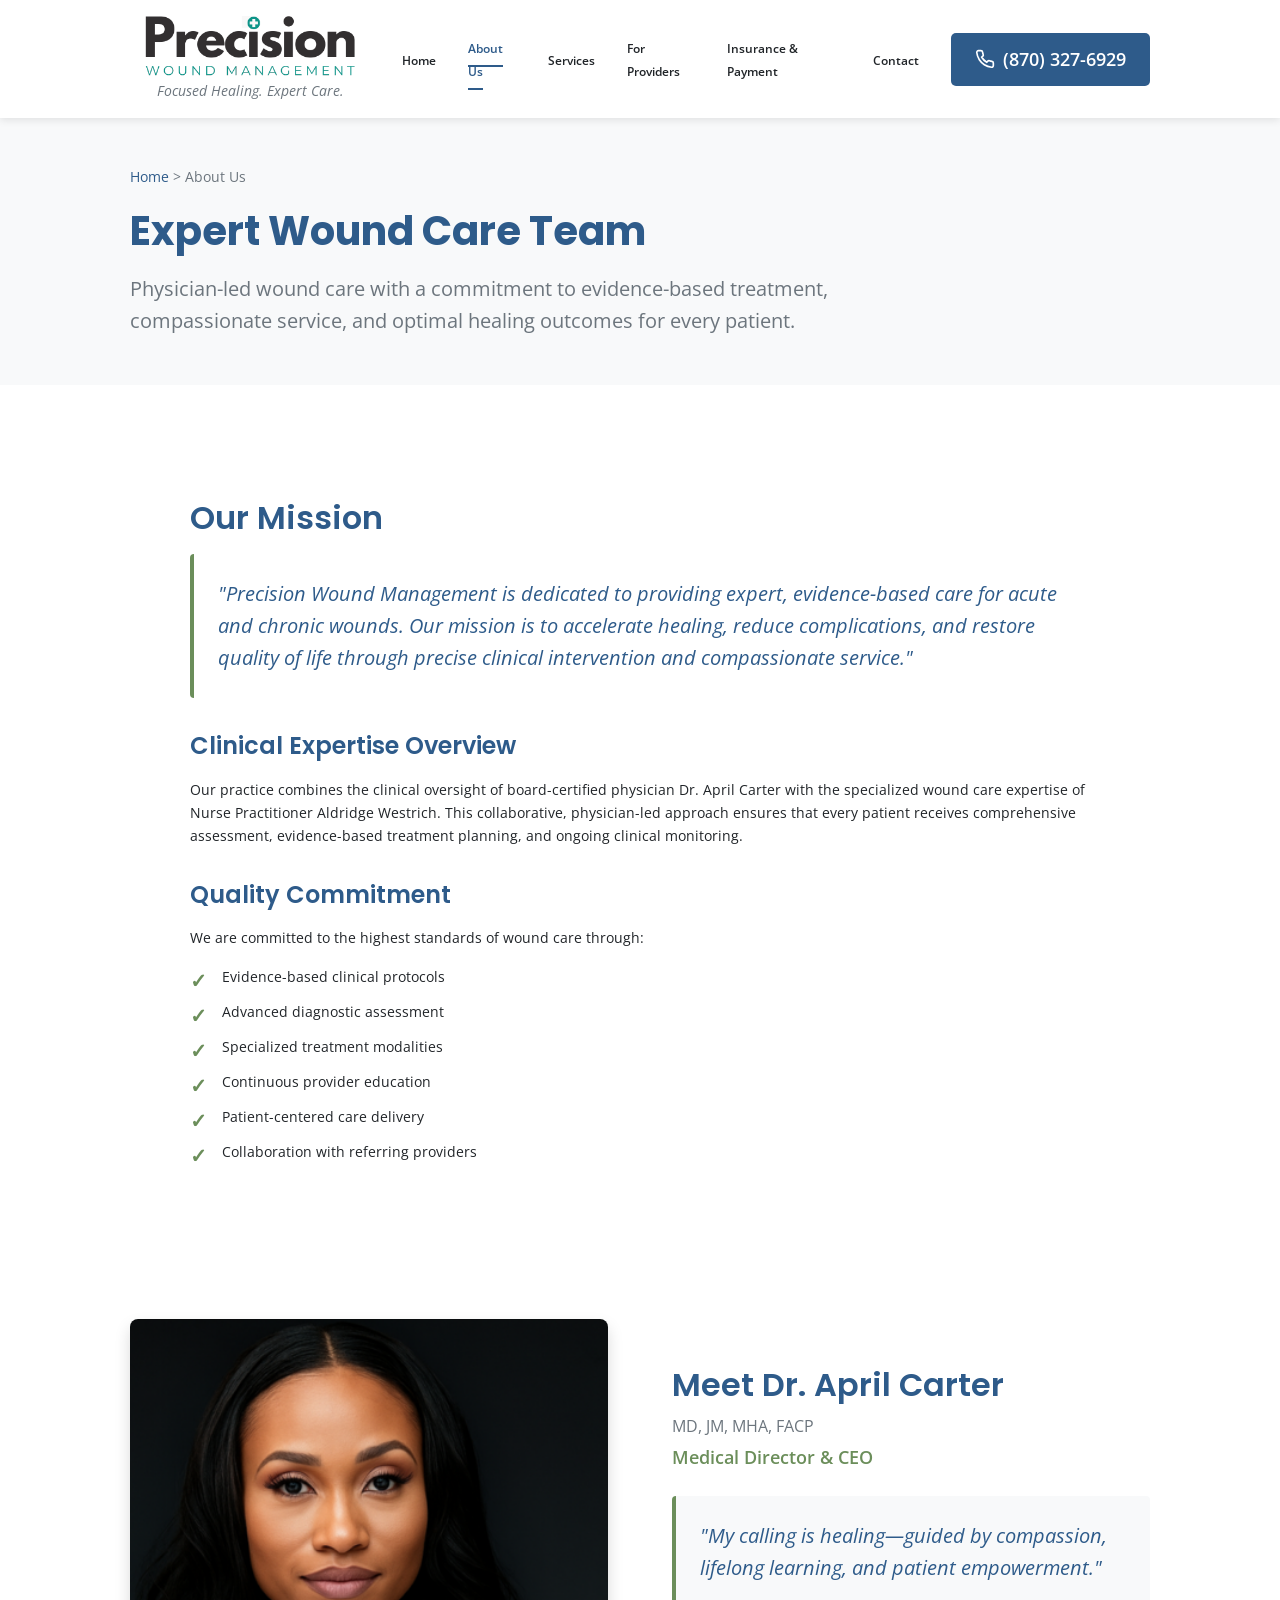
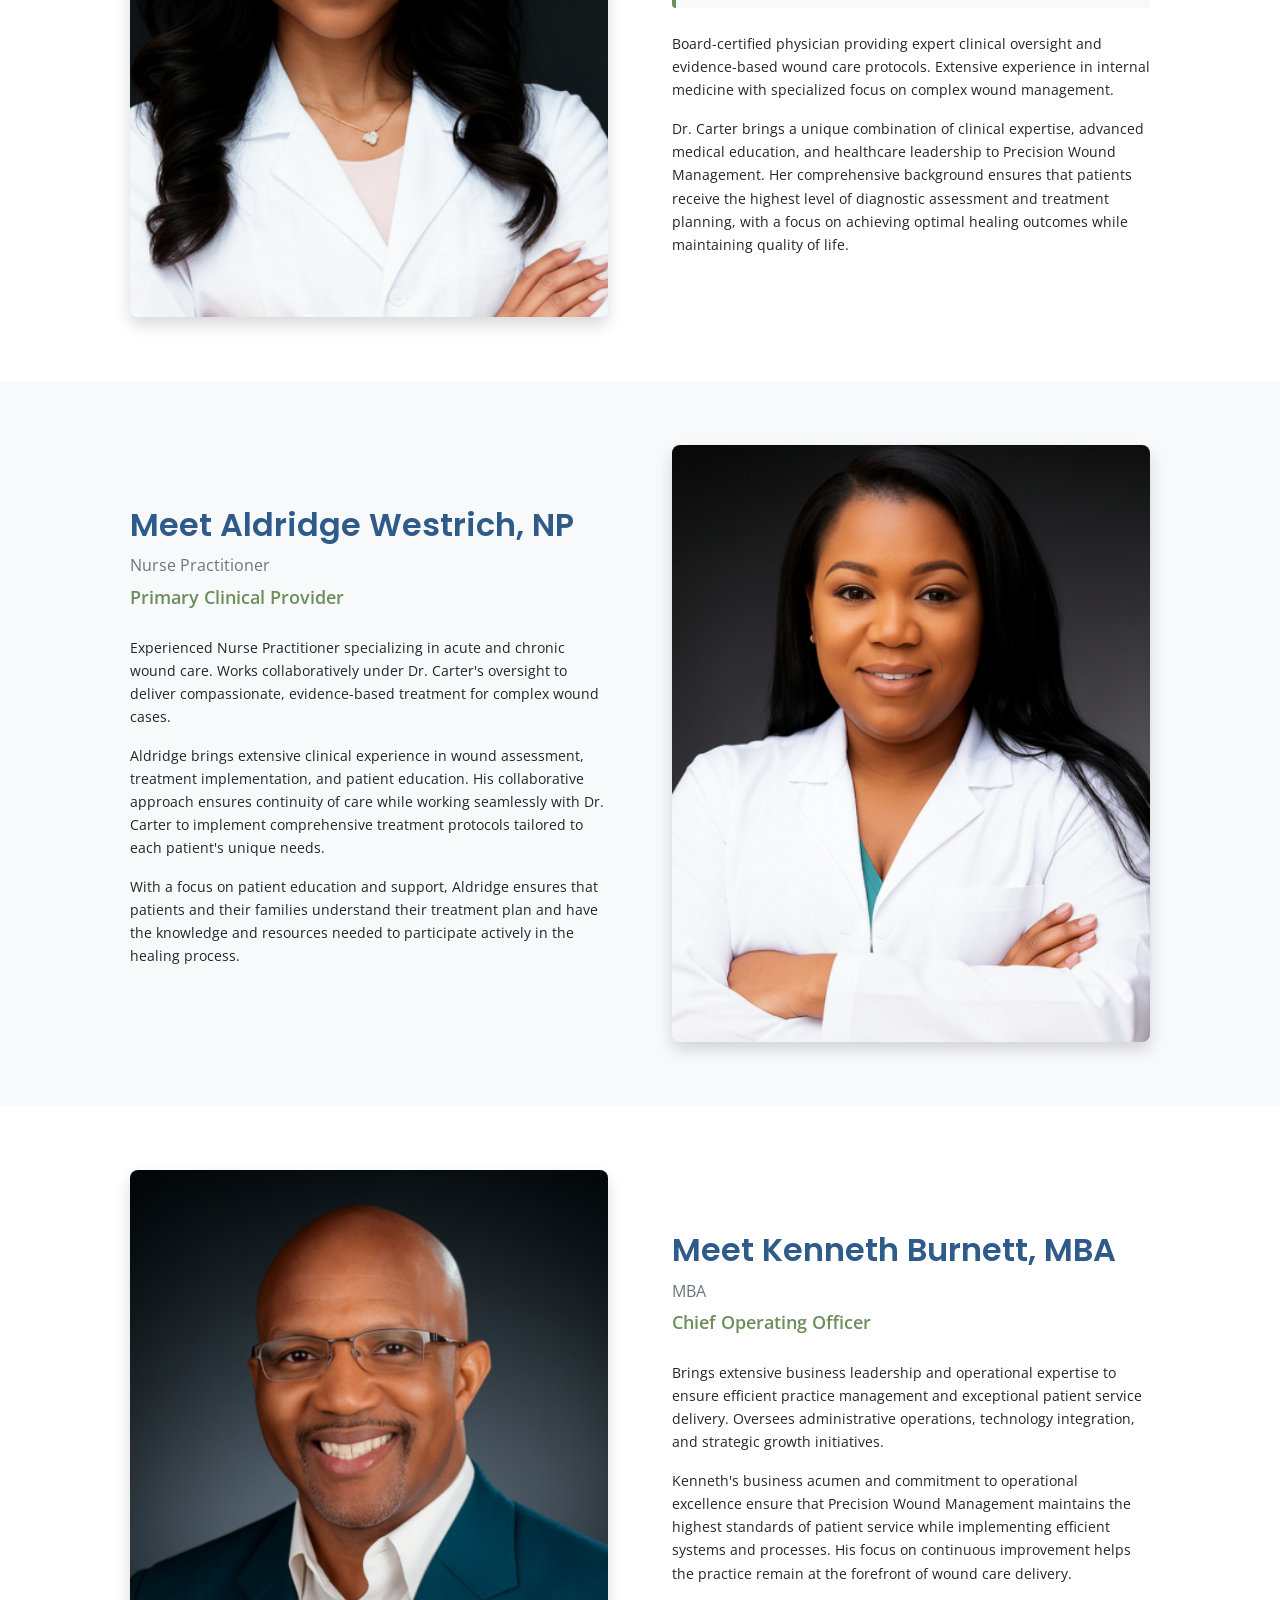
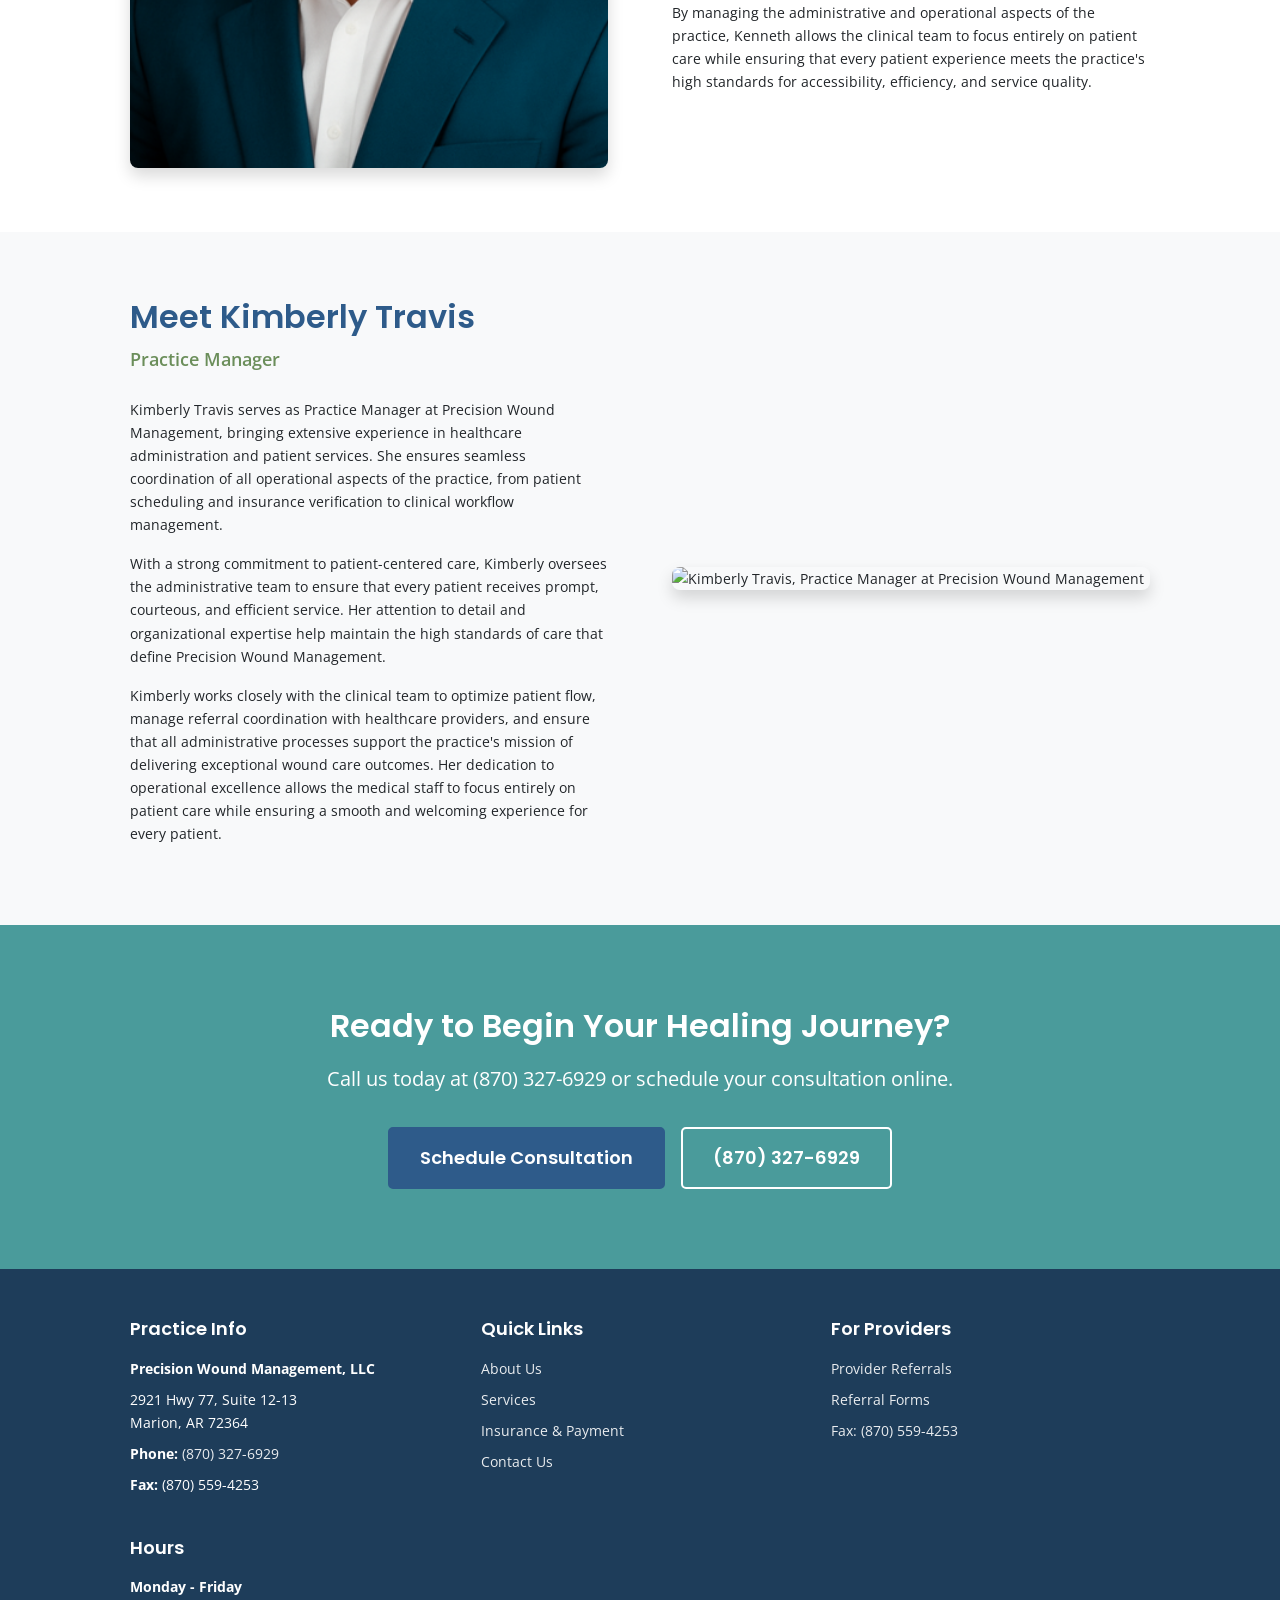
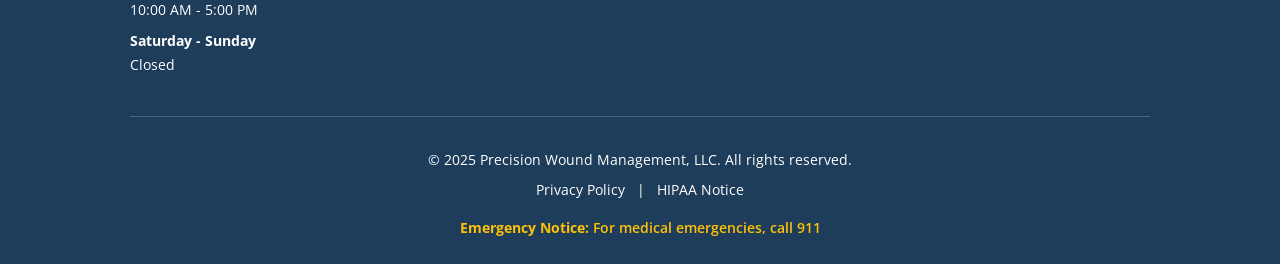
==== commit 87b9488c: "Update logo, tagline, phone number, and team page - Replace text logo with graphic logo (pwm-logo-fu" ====
--- a/about.html
+++ b/about.html
@@ -29,7 +29,7 @@
     "name": "Precision Wound Management, LLC",
     "description": "Expert, evidence-based wound care specializing in diabetic foot ulcers, pressure injuries, and post-operative wound management.",
     "url": "https://pwmcare.com",
-    "telephone": "+1-870-559-4252",
+    "telephone": "+1-870-327-6929",
     "faxNumber": "+1-870-559-4253",
     "email": "info@pwmcare.com",
     "address": {
@@ -75,10 +75,7 @@
         <div class="logo">
           <a href="/">
             <img src="/images/logo/pwm-logo-full.png" alt="Precision Wound Management" class="logo-image">
-            <div class="logo-text-container">
-              <h1 class="logo-text">PRECISION WOUND MANAGEMENT</h1>
-              <p class="tagline">Focused Healing. Expert Care.</p>
-            </div>
+            <p class="tagline">Focused Healing. Expert Care.</p>
           </a>
         </div>
 
@@ -100,11 +97,11 @@
         </nav>
 
         <div class="header-contact">
-          <a href="tel:+18705594252" class="btn-phone" aria-label="Call Precision Wound Management">
+          <a href="tel:+18703276929" class="btn-phone" aria-label="Call Precision Wound Management">
             <svg class="phone-icon" width="20" height="20" viewBox="0 0 24 24" fill="none" stroke="currentColor" stroke-width="2">
               <path d="M22 16.92v3a2 2 0 0 1-2.18 2 19.79 19.79 0 0 1-8.63-3.07 19.5 19.5 0 0 1-6-6 19.79 19.79 0 0 1-3.07-8.67A2 2 0 0 1 4.11 2h3a2 2 0 0 1 2 1.72 12.84 12.84 0 0 0 .7 2.81 2 2 0 0 1-.45 2.11L8.09 9.91a16 16 0 0 0 6 6l1.27-1.27a2 2 0 0 1 2.11-.45 12.84 12.84 0 0 0 2.81.7A2 2 0 0 1 22 16.92z"></path>
             </svg>
-            (870) 559-4252
+            (870) 327-6929
           </a>
         </div>
       </div>
@@ -223,14 +220,37 @@
       </div>
     </section>
 
+    <!-- Profile 4: Kimberly Travis -->
+    <section class="team-profile profile-right">
+      <div class="container">
+        <div class="profile-grid">
+          <div class="profile-content">
+            <h2>Meet Kimberly Travis</h2>
+            <p class="title">Practice Manager</p>
+
+            <div class="profile-bio">
+              <p>Kimberly Travis serves as Practice Manager at Precision Wound Management, bringing extensive experience in healthcare administration and patient services. She ensures seamless coordination of all operational aspects of the practice, from patient scheduling and insurance verification to clinical workflow management.</p>
+
+              <p>With a strong commitment to patient-centered care, Kimberly oversees the administrative team to ensure that every patient receives prompt, courteous, and efficient service. Her attention to detail and organizational expertise help maintain the high standards of care that define Precision Wound Management.</p>
+
+              <p>Kimberly works closely with the clinical team to optimize patient flow, manage referral coordination with healthcare providers, and ensure that all administrative processes support the practice's mission of delivering exceptional wound care outcomes. Her dedication to operational excellence allows the medical staff to focus entirely on patient care while ensuring a smooth and welcoming experience for every patient.</p>
+            </div>
+          </div>
+          <div class="profile-image">
+            <img src="/images/placeholders/kimberly-travis-headshot.png" alt="Kimberly Travis, Practice Manager at Precision Wound Management" loading="lazy">
+          </div>
+        </div>
+      </div>
+    </section>
+
     <!-- Contact CTA -->
     <section class="contact-cta">
       <div class="container">
         <h2>Ready to Begin Your Healing Journey?</h2>
-        <p>Call us today at (870) 559-4252 or schedule your consultation online.</p>
+        <p>Call us today at (870) 327-6929 or schedule your consultation online.</p>
         <div class="cta-buttons">
           <a href="/contact.html" class="btn btn-primary">Schedule Consultation</a>
-          <a href="tel:+18705594252" class="btn btn-secondary">(870) 559-4252</a>
+          <a href="tel:+18703276929" class="btn btn-secondary">(870) 327-6929</a>
         </div>
       </div>
     </section>
@@ -244,7 +264,7 @@
           <h3>Practice Info</h3>
           <p><strong>Precision Wound Management, LLC</strong></p>
           <p>2921 Hwy 77, Suite 12-13<br>Marion, AR 72364</p>
-          <p><strong>Phone:</strong> <a href="tel:+18705594252">(870) 559-4252</a></p>
+          <p><strong>Phone:</strong> <a href="tel:+18703276929">(870) 327-6929</a></p>
           <p><strong>Fax:</strong> (870) 559-4253</p>
         </div>
 
--- a/css/style.css
+++ b/css/style.css
@@ -140,34 +140,23 @@
 
 .logo a {
   display: flex;
+  flex-direction: column;
   align-items: center;
-  gap: 1rem;
   text-decoration: none;
 }
 
 .logo-image {
-  height: 60px;
+  max-height: 60px;
   width: auto;
-  object-fit: contain;
-}
-
-.logo-text-container {
-  display: flex;
-  flex-direction: column;
-}
-
-.logo-text {
-  font-size: 1.25rem;
-  color: var(--primary-blue);
-  margin: 0;
-  letter-spacing: 0.5px;
+  display: block;
 }
 
 .tagline {
   font-size: 0.875rem;
   color: var(--neutral-gray);
   font-style: italic;
-  margin: 0;
+  margin: 0.25rem 0 0 0;
+  text-align: center;
 }
 
 /* Navigation */
@@ -299,7 +288,7 @@
   align-items: center;
   justify-content: center;
   background: linear-gradient(135deg, var(--primary-blue) 0%, var(--secondary-teal) 100%);
-  background-image: url('/images/hero/hero-background.jpg');
+  background-image: url('/images/hero/hero-main.jpg');
   background-size: cover;
   background-position: center top;
   background-attachment: fixed;
--- a/css/responsive.css
+++ b/css/responsive.css
@@ -70,10 +70,6 @@
     gap: 1rem;
   }
 
-  .logo-image {
-    height: 40px;
-  }
-
   .logo-text {
     font-size: 1rem;
   }
@@ -362,6 +358,11 @@
 
   .logo-text {
     font-size: 1.5rem;
+  }
+
+  /* Decrease menu font size for desktop */
+  .nav-menu li a {
+    font-size: 0.75rem;
   }
 
   .services-grid {
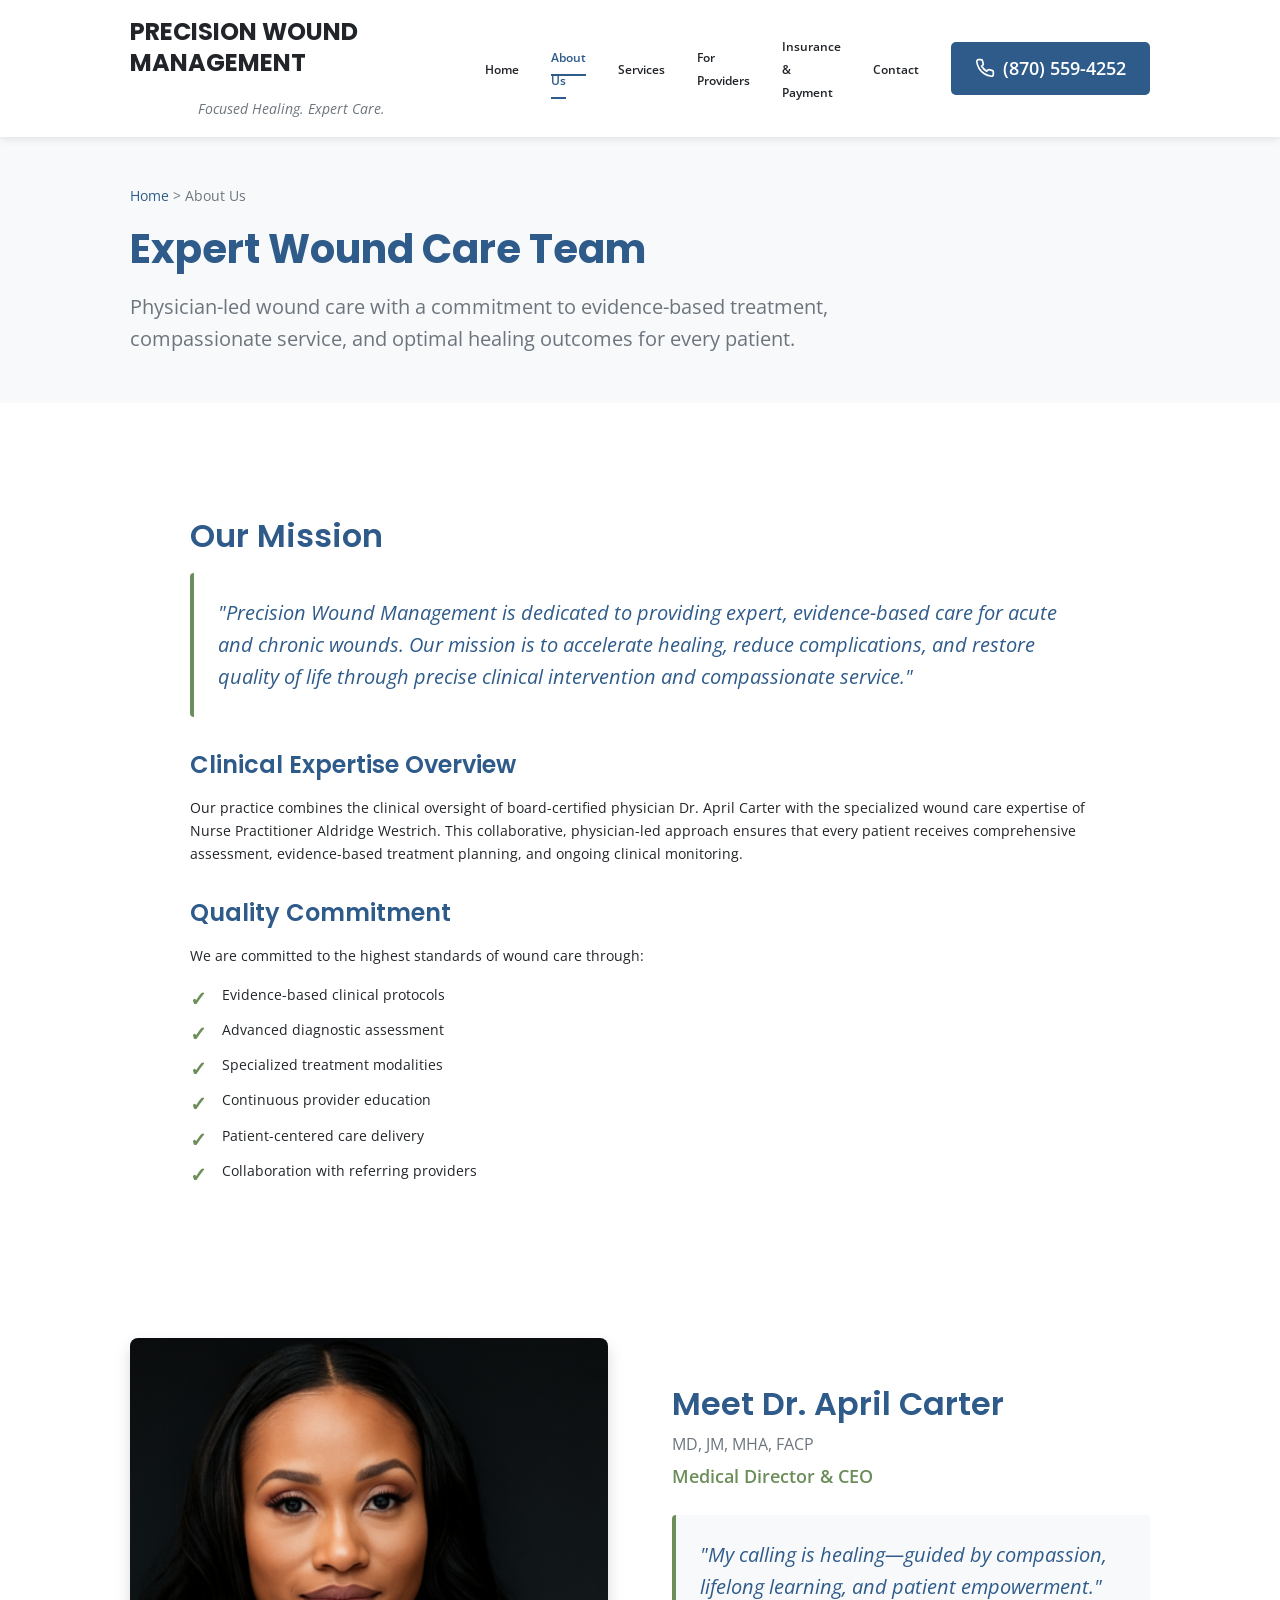
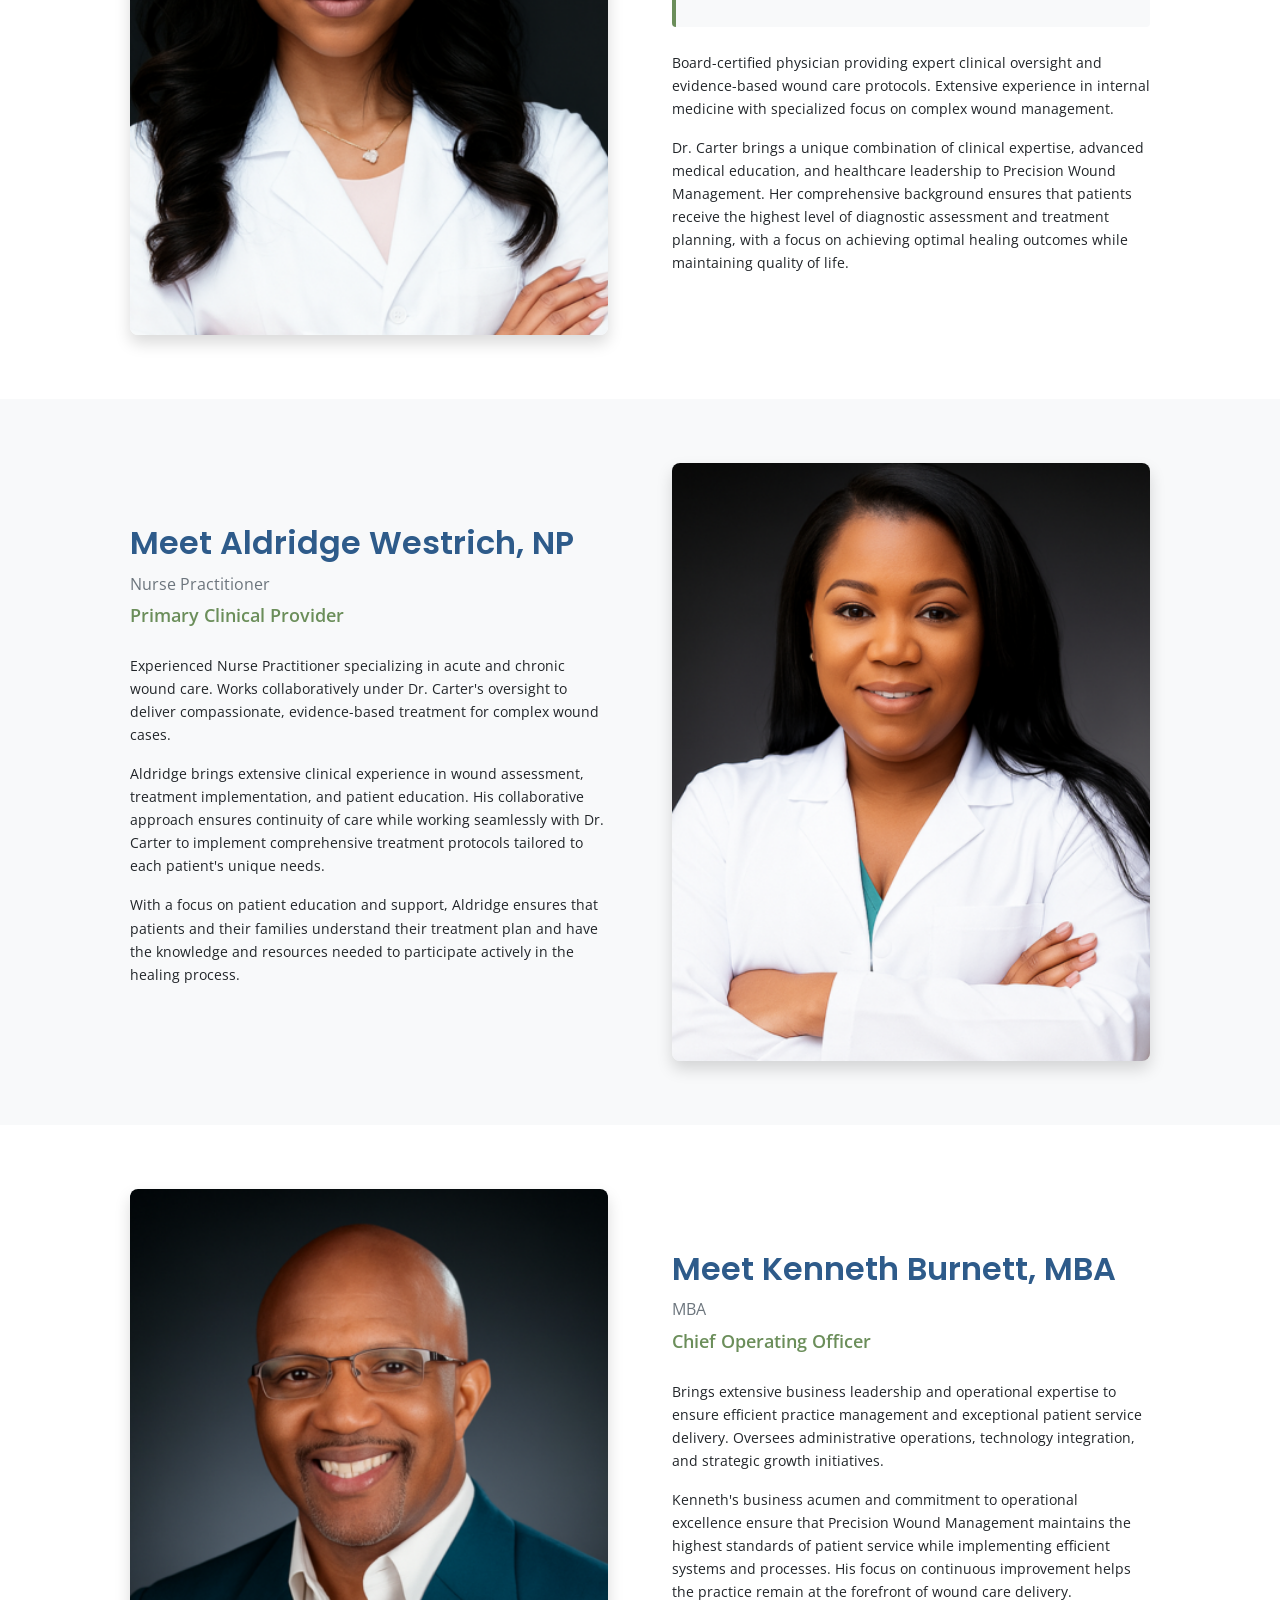
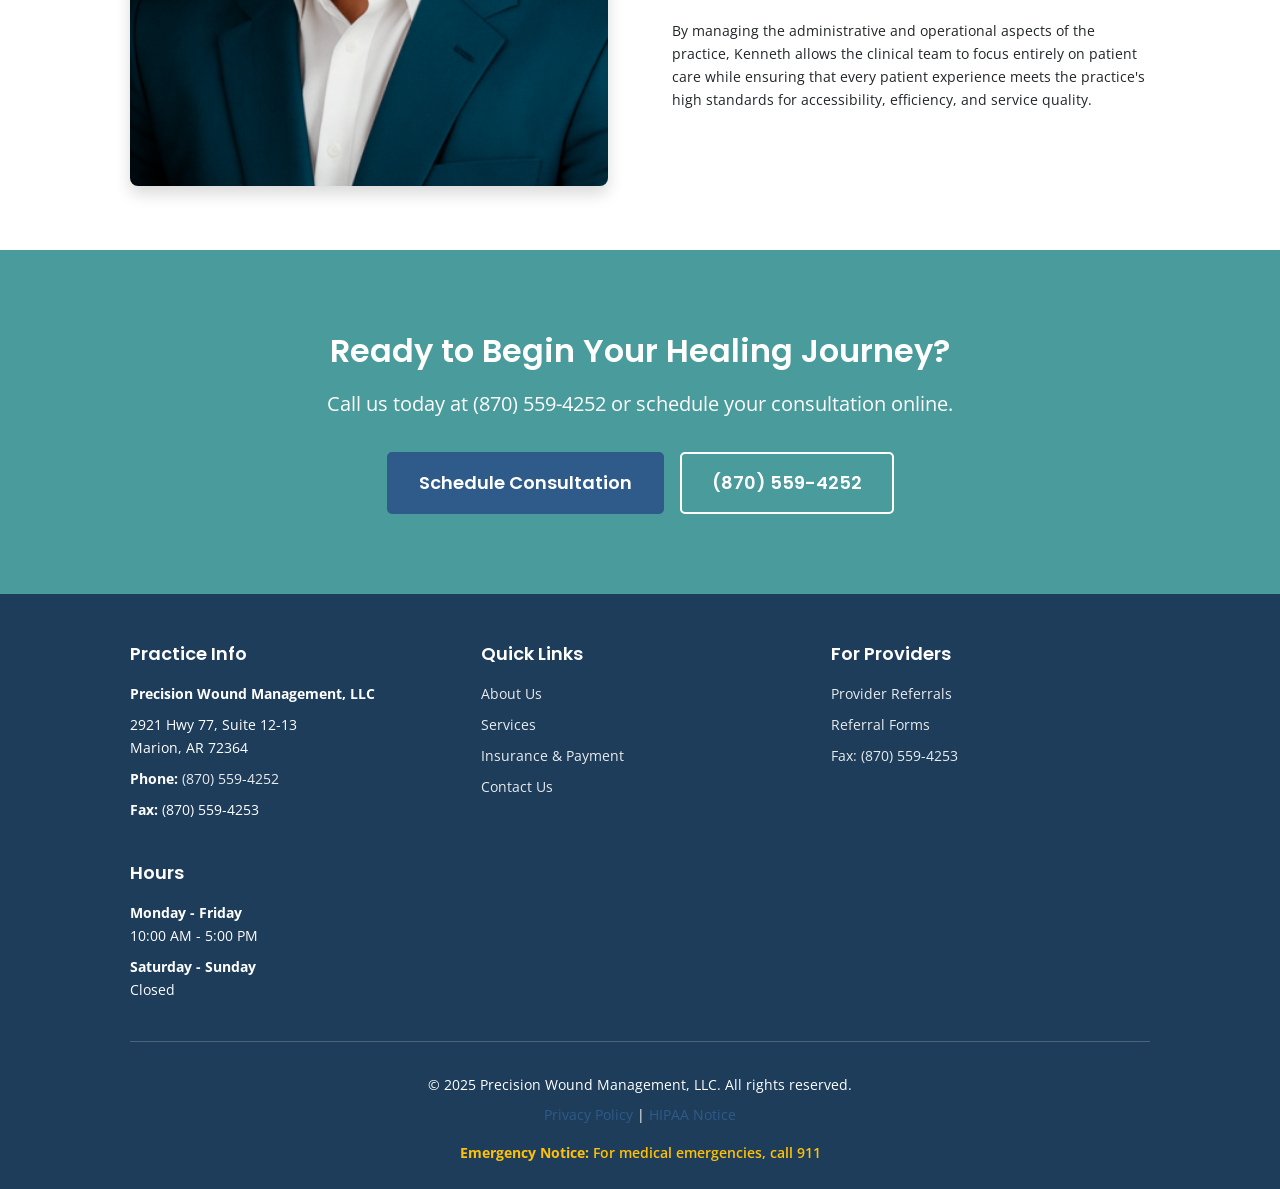
==== commit 529b4f82: "Add Privacy Policy and HIPAA Notice links to all pages Added clickable links in the footer for Priva" ====
--- a/about.html
+++ b/about.html
@@ -29,7 +29,7 @@
     "name": "Precision Wound Management, LLC",
     "description": "Expert, evidence-based wound care specializing in diabetic foot ulcers, pressure injuries, and post-operative wound management.",
     "url": "https://pwmcare.com",
-    "telephone": "+1-870-327-6929",
+    "telephone": "+1-870-559-4252",
     "faxNumber": "+1-870-559-4253",
     "email": "info@pwmcare.com",
     "address": {
@@ -74,7 +74,7 @@
       <div class="header-content">
         <div class="logo">
           <a href="/">
-            <img src="/images/logo/pwm-logo-full.png" alt="Precision Wound Management" class="logo-image">
+            <h1 class="logo-text">PRECISION WOUND MANAGEMENT</h1>
             <p class="tagline">Focused Healing. Expert Care.</p>
           </a>
         </div>
@@ -97,11 +97,11 @@
         </nav>
 
         <div class="header-contact">
-          <a href="tel:+18703276929" class="btn-phone" aria-label="Call Precision Wound Management">
+          <a href="tel:+18705594252" class="btn-phone" aria-label="Call Precision Wound Management">
             <svg class="phone-icon" width="20" height="20" viewBox="0 0 24 24" fill="none" stroke="currentColor" stroke-width="2">
               <path d="M22 16.92v3a2 2 0 0 1-2.18 2 19.79 19.79 0 0 1-8.63-3.07 19.5 19.5 0 0 1-6-6 19.79 19.79 0 0 1-3.07-8.67A2 2 0 0 1 4.11 2h3a2 2 0 0 1 2 1.72 12.84 12.84 0 0 0 .7 2.81 2 2 0 0 1-.45 2.11L8.09 9.91a16 16 0 0 0 6 6l1.27-1.27a2 2 0 0 1 2.11-.45 12.84 12.84 0 0 0 2.81.7A2 2 0 0 1 22 16.92z"></path>
             </svg>
-            (870) 327-6929
+            (870) 559-4252
           </a>
         </div>
       </div>
@@ -220,37 +220,14 @@
       </div>
     </section>
 
-    <!-- Profile 4: Kimberly Travis -->
-    <section class="team-profile profile-right">
-      <div class="container">
-        <div class="profile-grid">
-          <div class="profile-content">
-            <h2>Meet Kimberly Travis</h2>
-            <p class="title">Practice Manager</p>
-
-            <div class="profile-bio">
-              <p>Kimberly Travis serves as Practice Manager at Precision Wound Management, bringing extensive experience in healthcare administration and patient services. She ensures seamless coordination of all operational aspects of the practice, from patient scheduling and insurance verification to clinical workflow management.</p>
-
-              <p>With a strong commitment to patient-centered care, Kimberly oversees the administrative team to ensure that every patient receives prompt, courteous, and efficient service. Her attention to detail and organizational expertise help maintain the high standards of care that define Precision Wound Management.</p>
-
-              <p>Kimberly works closely with the clinical team to optimize patient flow, manage referral coordination with healthcare providers, and ensure that all administrative processes support the practice's mission of delivering exceptional wound care outcomes. Her dedication to operational excellence allows the medical staff to focus entirely on patient care while ensuring a smooth and welcoming experience for every patient.</p>
-            </div>
-          </div>
-          <div class="profile-image">
-            <img src="/images/placeholders/kimberly-travis-headshot.png" alt="Kimberly Travis, Practice Manager at Precision Wound Management" loading="lazy">
-          </div>
-        </div>
-      </div>
-    </section>
-
     <!-- Contact CTA -->
     <section class="contact-cta">
       <div class="container">
         <h2>Ready to Begin Your Healing Journey?</h2>
-        <p>Call us today at (870) 327-6929 or schedule your consultation online.</p>
+        <p>Call us today at (870) 559-4252 or schedule your consultation online.</p>
         <div class="cta-buttons">
           <a href="/contact.html" class="btn btn-primary">Schedule Consultation</a>
-          <a href="tel:+18703276929" class="btn btn-secondary">(870) 327-6929</a>
+          <a href="tel:+18705594252" class="btn btn-secondary">(870) 559-4252</a>
         </div>
       </div>
     </section>
@@ -264,7 +241,7 @@
           <h3>Practice Info</h3>
           <p><strong>Precision Wound Management, LLC</strong></p>
           <p>2921 Hwy 77, Suite 12-13<br>Marion, AR 72364</p>
-          <p><strong>Phone:</strong> <a href="tel:+18703276929">(870) 327-6929</a></p>
+          <p><strong>Phone:</strong> <a href="tel:+18705594252">(870) 559-4252</a></p>
           <p><strong>Fax:</strong> (870) 559-4253</p>
         </div>
 
@@ -298,7 +275,7 @@
         <div class="footer-bottom-content">
           <p>&copy; 2025 Precision Wound Management, LLC. All rights reserved.</p>
           <p class="footer-legal">
-            <span>Privacy Policy</span> | <span>HIPAA Notice</span>
+            <a href="/legal/pwm_privacy_policy (1).md">Privacy Policy</a> | <a href="/legal/hipaa_notice_standalone.html">HIPAA Notice</a>
           </p>
           <p class="emergency-notice"><strong>Emergency Notice:</strong> For medical emergencies, call 911</p>
         </div>
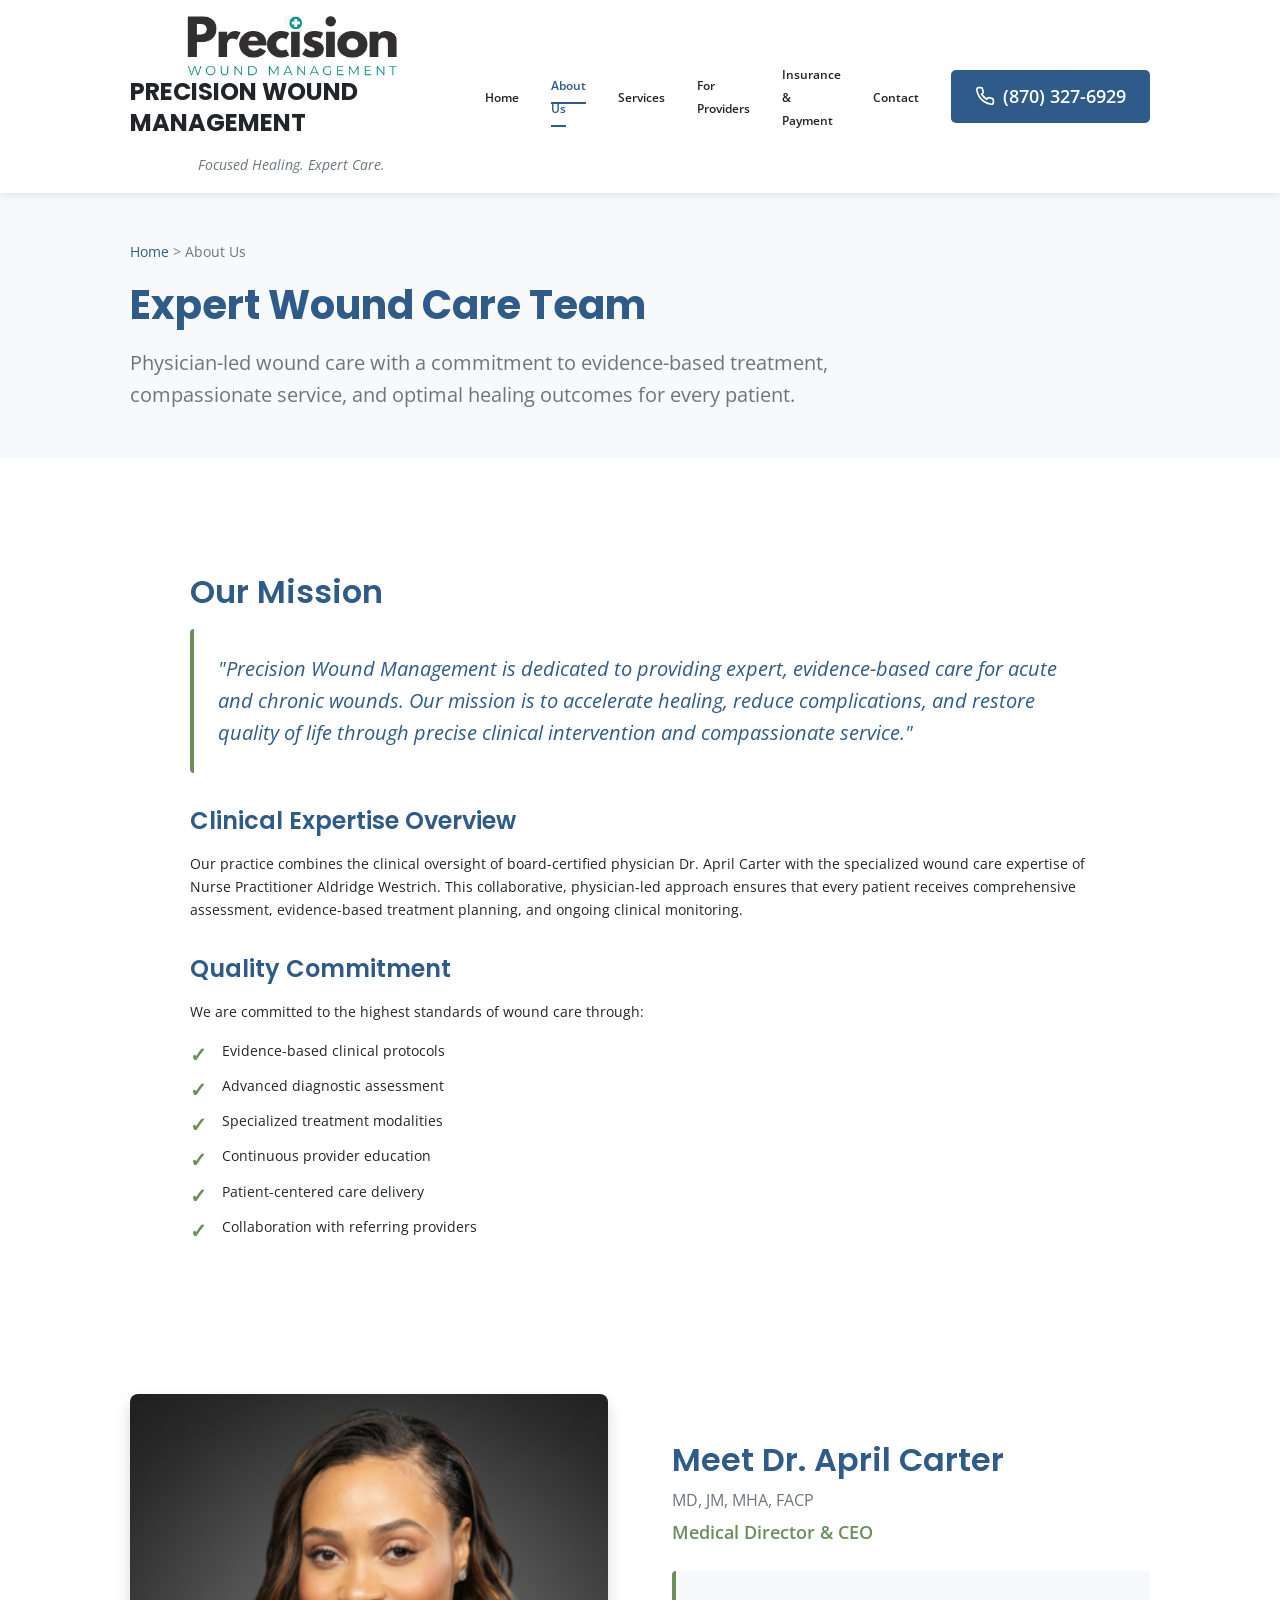
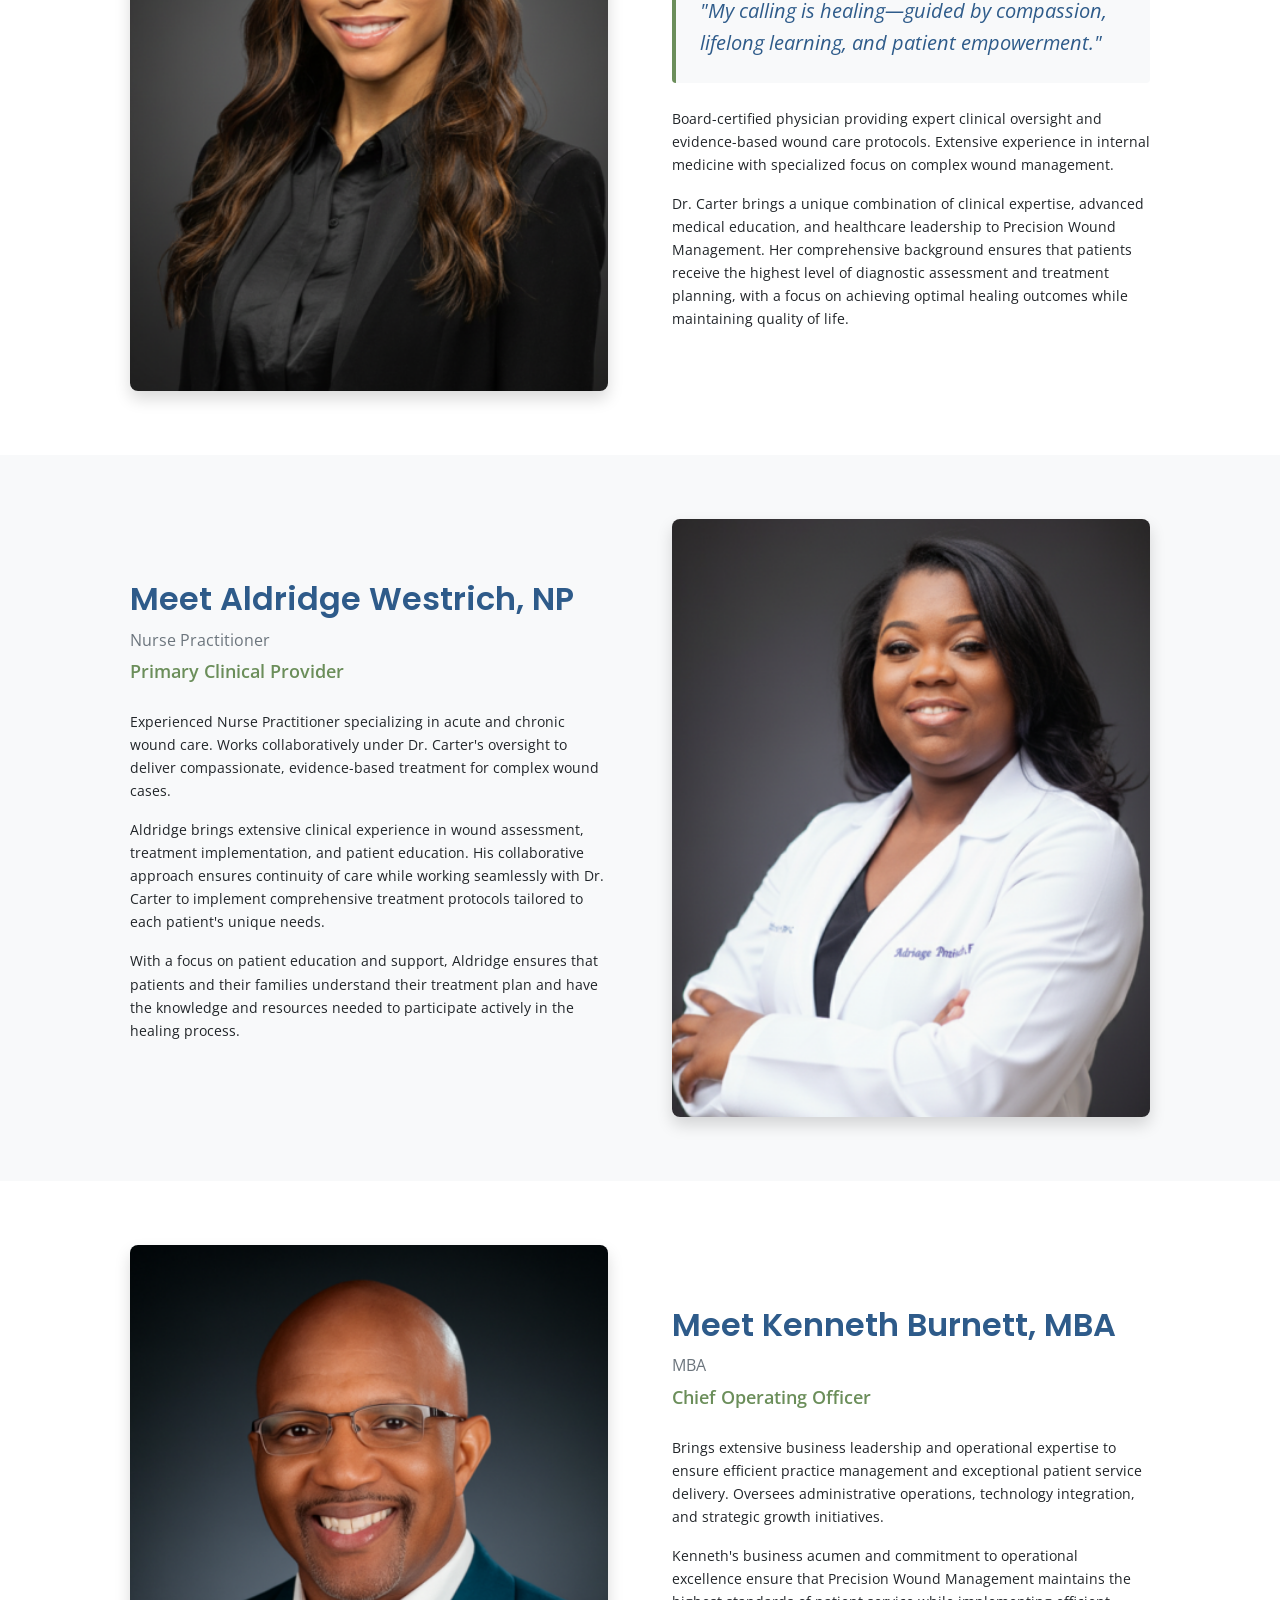
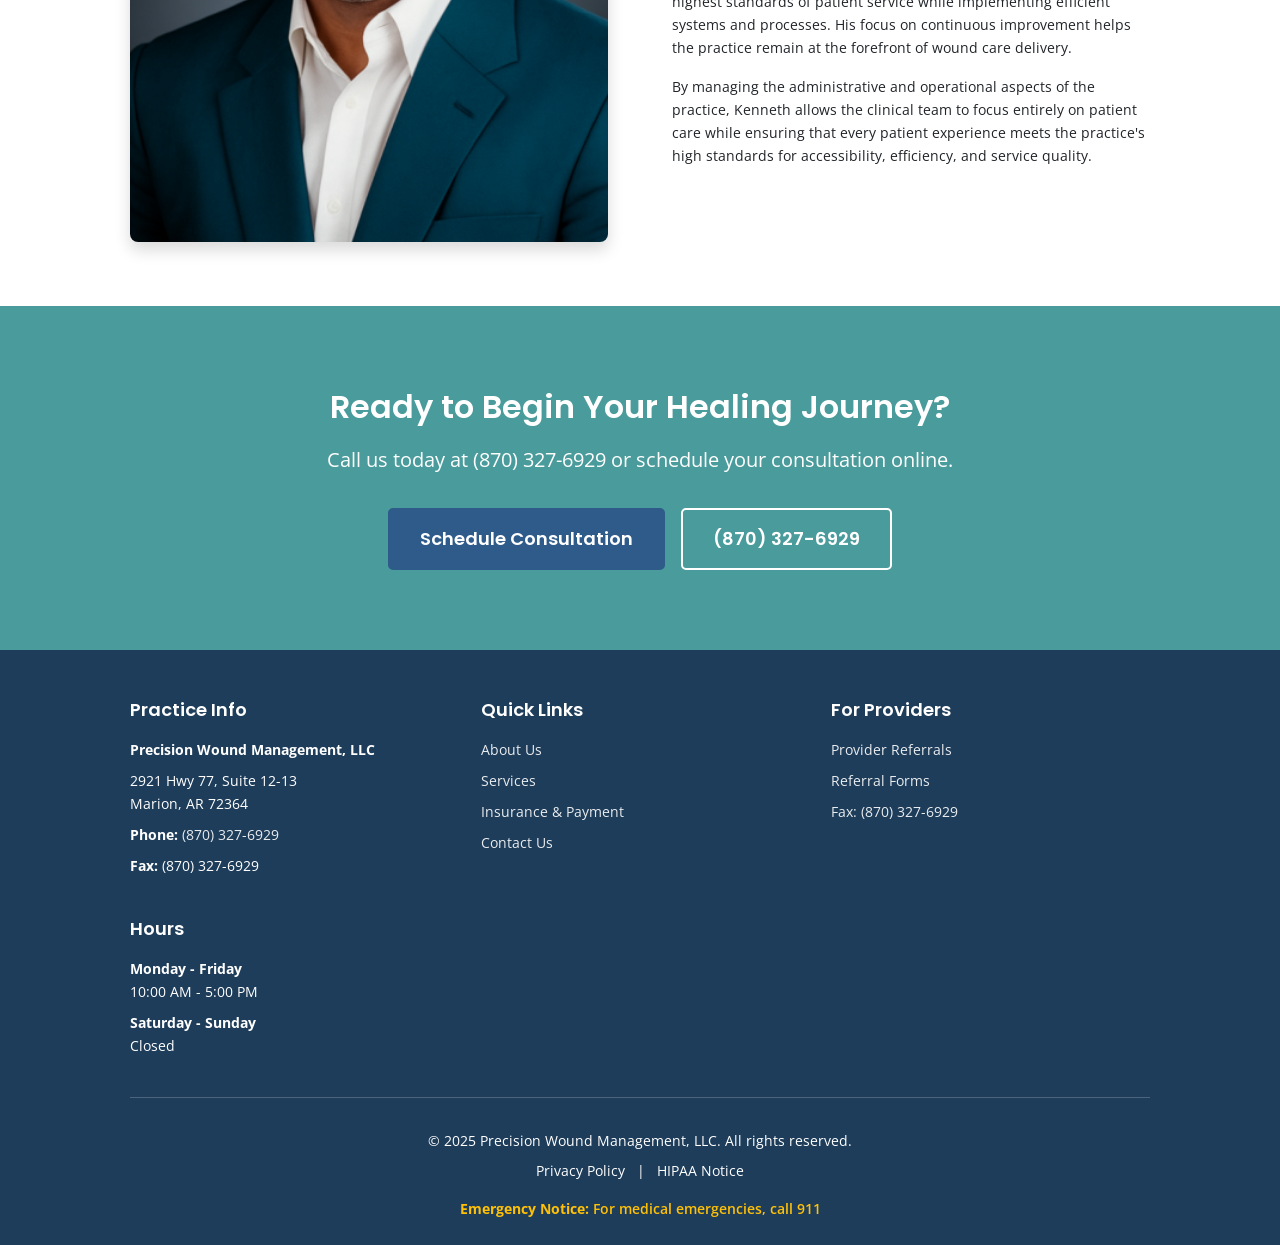
==== commit f21b3343: "Update phone/fax number to (870) 327-6929 and restore logo to menu bar - Updated all phone and fax n" ====
--- a/about.html
+++ b/about.html
@@ -29,8 +29,8 @@
     "name": "Precision Wound Management, LLC",
     "description": "Expert, evidence-based wound care specializing in diabetic foot ulcers, pressure injuries, and post-operative wound management.",
     "url": "https://pwmcare.com",
-    "telephone": "+1-870-559-4252",
-    "faxNumber": "+1-870-559-4253",
+    "telephone": "+1-870-327-6929",
+    "faxNumber": "+1-870-327-6929",
     "email": "info@pwmcare.com",
     "address": {
       "@type": "PostalAddress",
@@ -74,8 +74,11 @@
       <div class="header-content">
         <div class="logo">
           <a href="/">
-            <h1 class="logo-text">PRECISION WOUND MANAGEMENT</h1>
-            <p class="tagline">Focused Healing. Expert Care.</p>
+            <img src="/images/logo/pwm-logo-full.png" alt="Precision Wound Management Logo" class="logo-image">
+            <div class="logo-text-container">
+              <h1 class="logo-text">PRECISION WOUND MANAGEMENT</h1>
+              <p class="tagline">Focused Healing. Expert Care.</p>
+            </div>
           </a>
         </div>
 
@@ -97,11 +100,11 @@
         </nav>
 
         <div class="header-contact">
-          <a href="tel:+18705594252" class="btn-phone" aria-label="Call Precision Wound Management">
+          <a href="tel:+18703276929" class="btn-phone" aria-label="Call Precision Wound Management">
             <svg class="phone-icon" width="20" height="20" viewBox="0 0 24 24" fill="none" stroke="currentColor" stroke-width="2">
               <path d="M22 16.92v3a2 2 0 0 1-2.18 2 19.79 19.79 0 0 1-8.63-3.07 19.5 19.5 0 0 1-6-6 19.79 19.79 0 0 1-3.07-8.67A2 2 0 0 1 4.11 2h3a2 2 0 0 1 2 1.72 12.84 12.84 0 0 0 .7 2.81 2 2 0 0 1-.45 2.11L8.09 9.91a16 16 0 0 0 6 6l1.27-1.27a2 2 0 0 1 2.11-.45 12.84 12.84 0 0 0 2.81.7A2 2 0 0 1 22 16.92z"></path>
             </svg>
-            (870) 559-4252
+            (870) 327-6929
           </a>
         </div>
       </div>
@@ -224,10 +227,10 @@
     <section class="contact-cta">
       <div class="container">
         <h2>Ready to Begin Your Healing Journey?</h2>
-        <p>Call us today at (870) 559-4252 or schedule your consultation online.</p>
+        <p>Call us today at (870) 327-6929 or schedule your consultation online.</p>
         <div class="cta-buttons">
           <a href="/contact.html" class="btn btn-primary">Schedule Consultation</a>
-          <a href="tel:+18705594252" class="btn btn-secondary">(870) 559-4252</a>
+          <a href="tel:+18703276929" class="btn btn-secondary">(870) 327-6929</a>
         </div>
       </div>
     </section>
@@ -241,8 +244,8 @@
           <h3>Practice Info</h3>
           <p><strong>Precision Wound Management, LLC</strong></p>
           <p>2921 Hwy 77, Suite 12-13<br>Marion, AR 72364</p>
-          <p><strong>Phone:</strong> <a href="tel:+18705594252">(870) 559-4252</a></p>
-          <p><strong>Fax:</strong> (870) 559-4253</p>
+          <p><strong>Phone:</strong> <a href="tel:+18703276929">(870) 327-6929</a></p>
+          <p><strong>Fax:</strong> (870) 327-6929</p>
         </div>
 
         <div class="footer-column">
@@ -260,7 +263,7 @@
           <ul>
             <li><a href="/providers.html">Provider Referrals</a></li>
             <li><a href="/providers.html#referral-forms">Referral Forms</a></li>
-            <li><a href="tel:+18705594253">Fax: (870) 559-4253</a></li>
+            <li><a href="tel:+18703276929">Fax: (870) 327-6929</a></li>
           </ul>
         </div>
 
@@ -275,7 +278,7 @@
         <div class="footer-bottom-content">
           <p>&copy; 2025 Precision Wound Management, LLC. All rights reserved.</p>
           <p class="footer-legal">
-            <a href="/legal/pwm_privacy_policy (1).md">Privacy Policy</a> | <a href="/legal/hipaa_notice_standalone.html">HIPAA Notice</a>
+            <span>Privacy Policy</span> | <span>HIPAA Notice</span>
           </p>
           <p class="emergency-notice"><strong>Emergency Notice:</strong> For medical emergencies, call 911</p>
         </div>
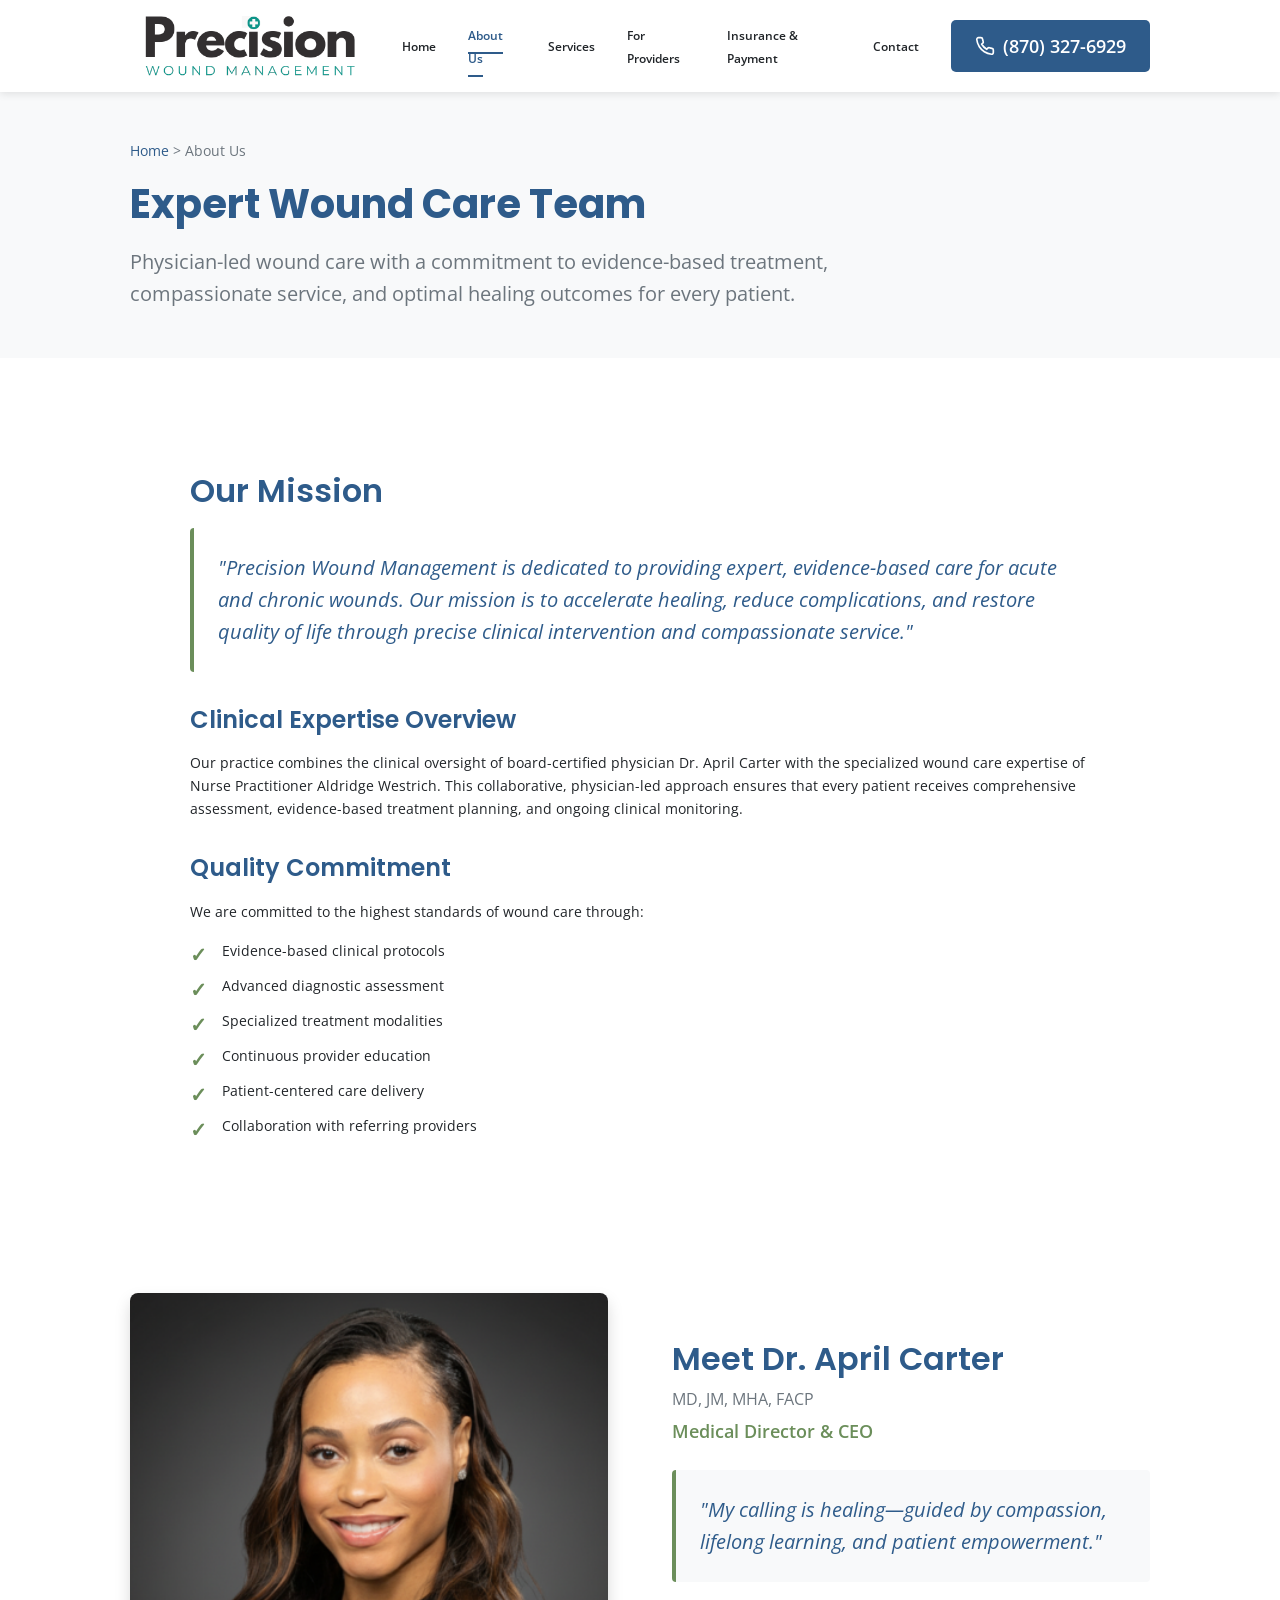
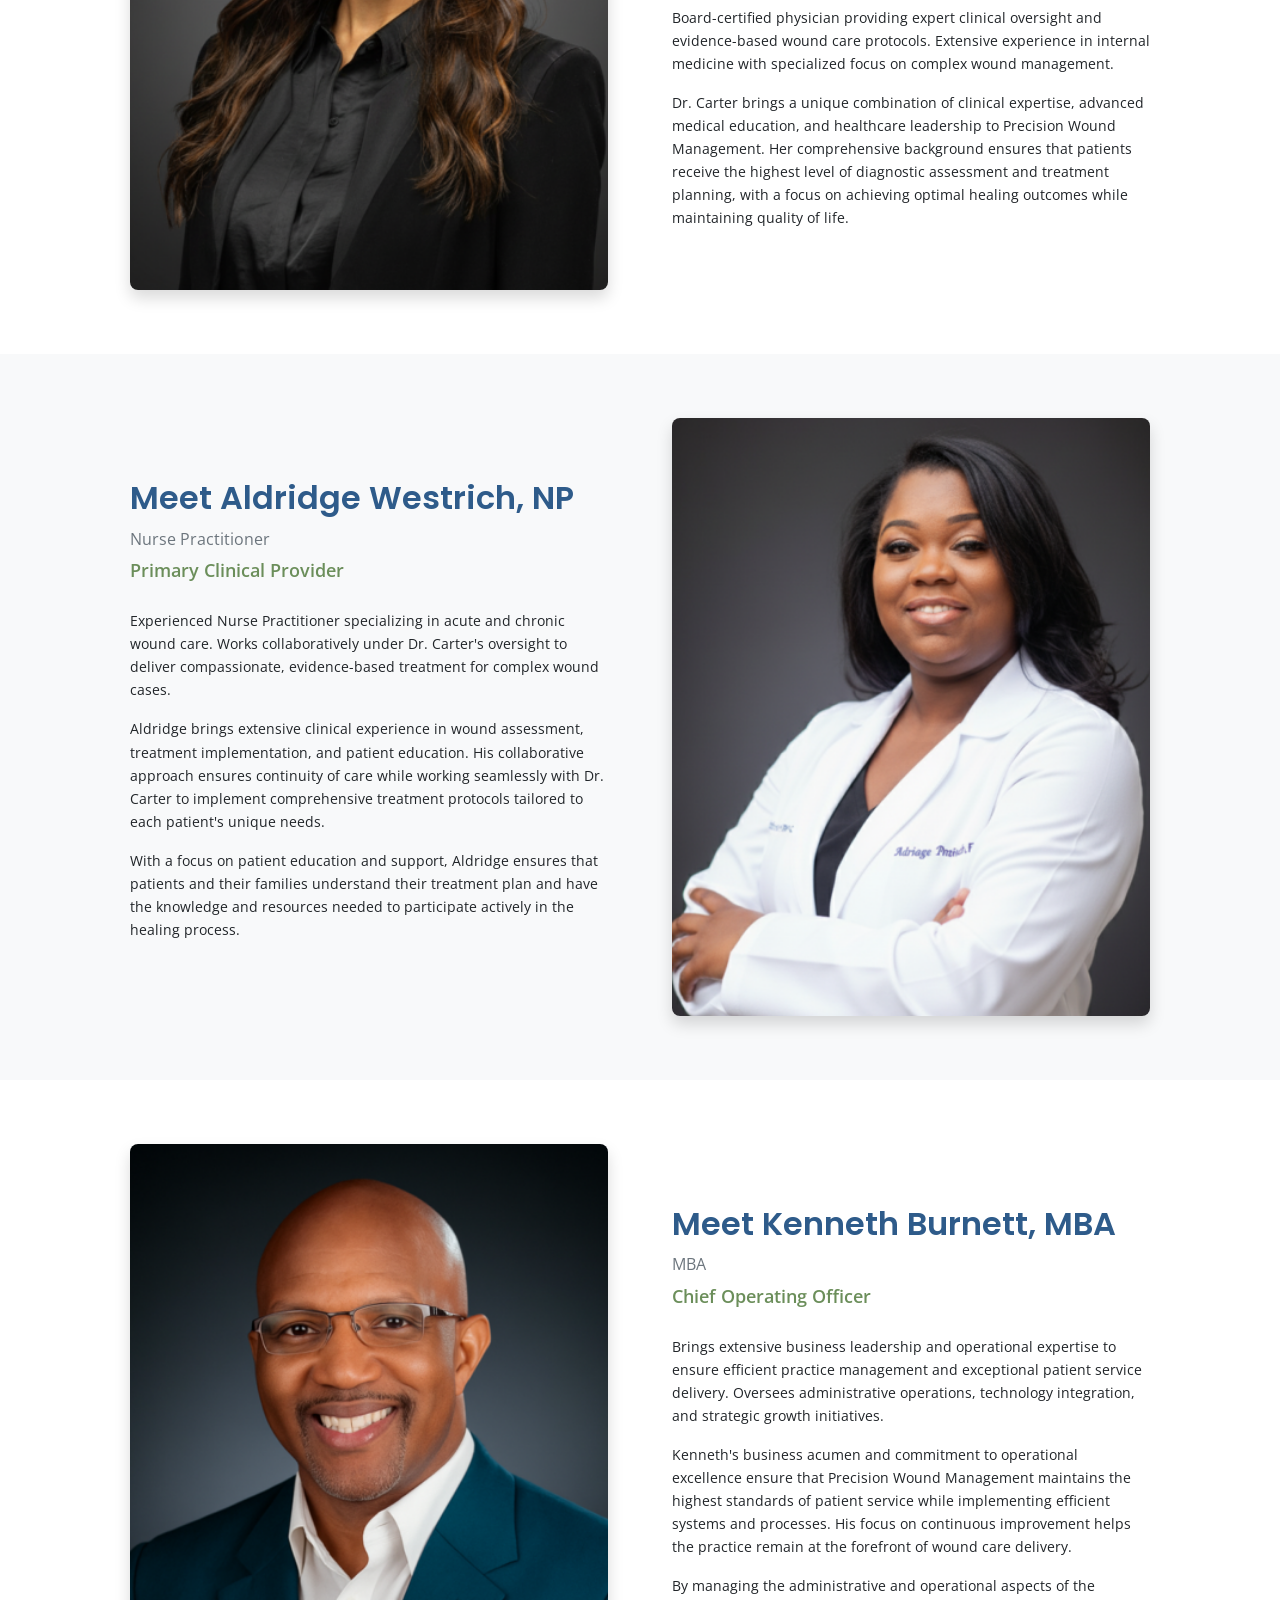
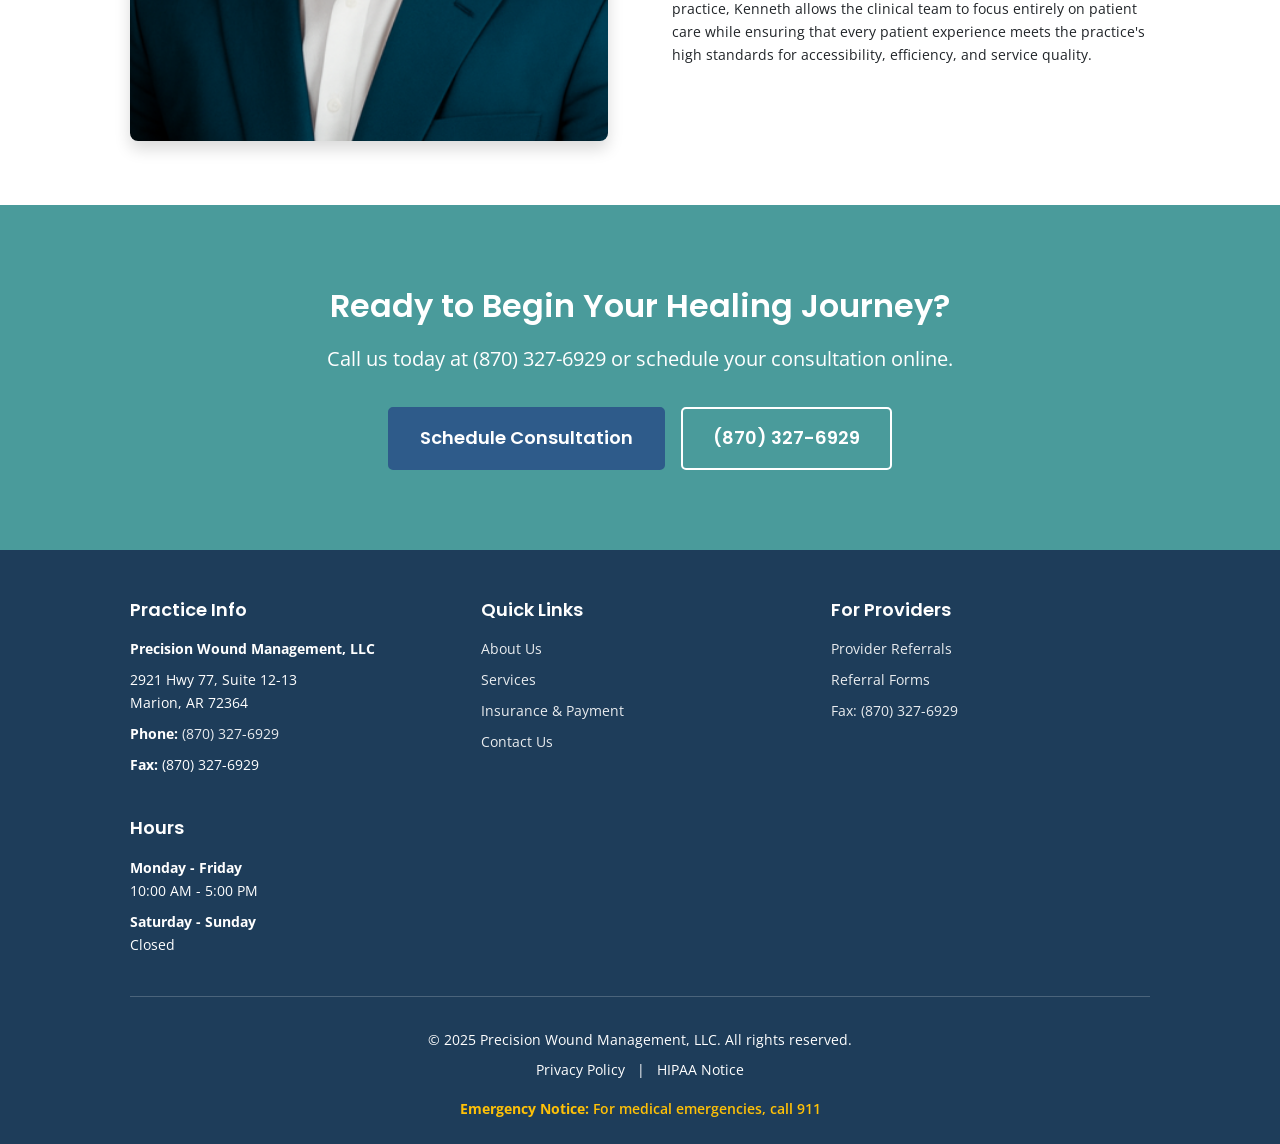
==== commit 160fd220: "Remove business name and tagline from menu, add favicon to site - Remove logo-text-container div wit" ====
--- a/about.html
+++ b/about.html
@@ -16,6 +16,9 @@
   <link rel="preconnect" href="https://fonts.googleapis.com">
   <link rel="preconnect" href="https://fonts.gstatic.com" crossorigin>
   <link href="https://fonts.googleapis.com/css2?family=Poppins:wght@400;600;700&family=Open+Sans:wght@400;600;700&display=swap" rel="stylesheet">
+
+  <!-- Favicon -->
+  <link rel="icon" type="image/x-icon" href="/images/logo/favicon.ico">
 
   <!-- Stylesheets -->
   <link rel="stylesheet" href="/css/style.css">
@@ -75,10 +78,6 @@
         <div class="logo">
           <a href="/">
             <img src="/images/logo/pwm-logo-full.png" alt="Precision Wound Management Logo" class="logo-image">
-            <div class="logo-text-container">
-              <h1 class="logo-text">PRECISION WOUND MANAGEMENT</h1>
-              <p class="tagline">Focused Healing. Expert Care.</p>
-            </div>
           </a>
         </div>
 
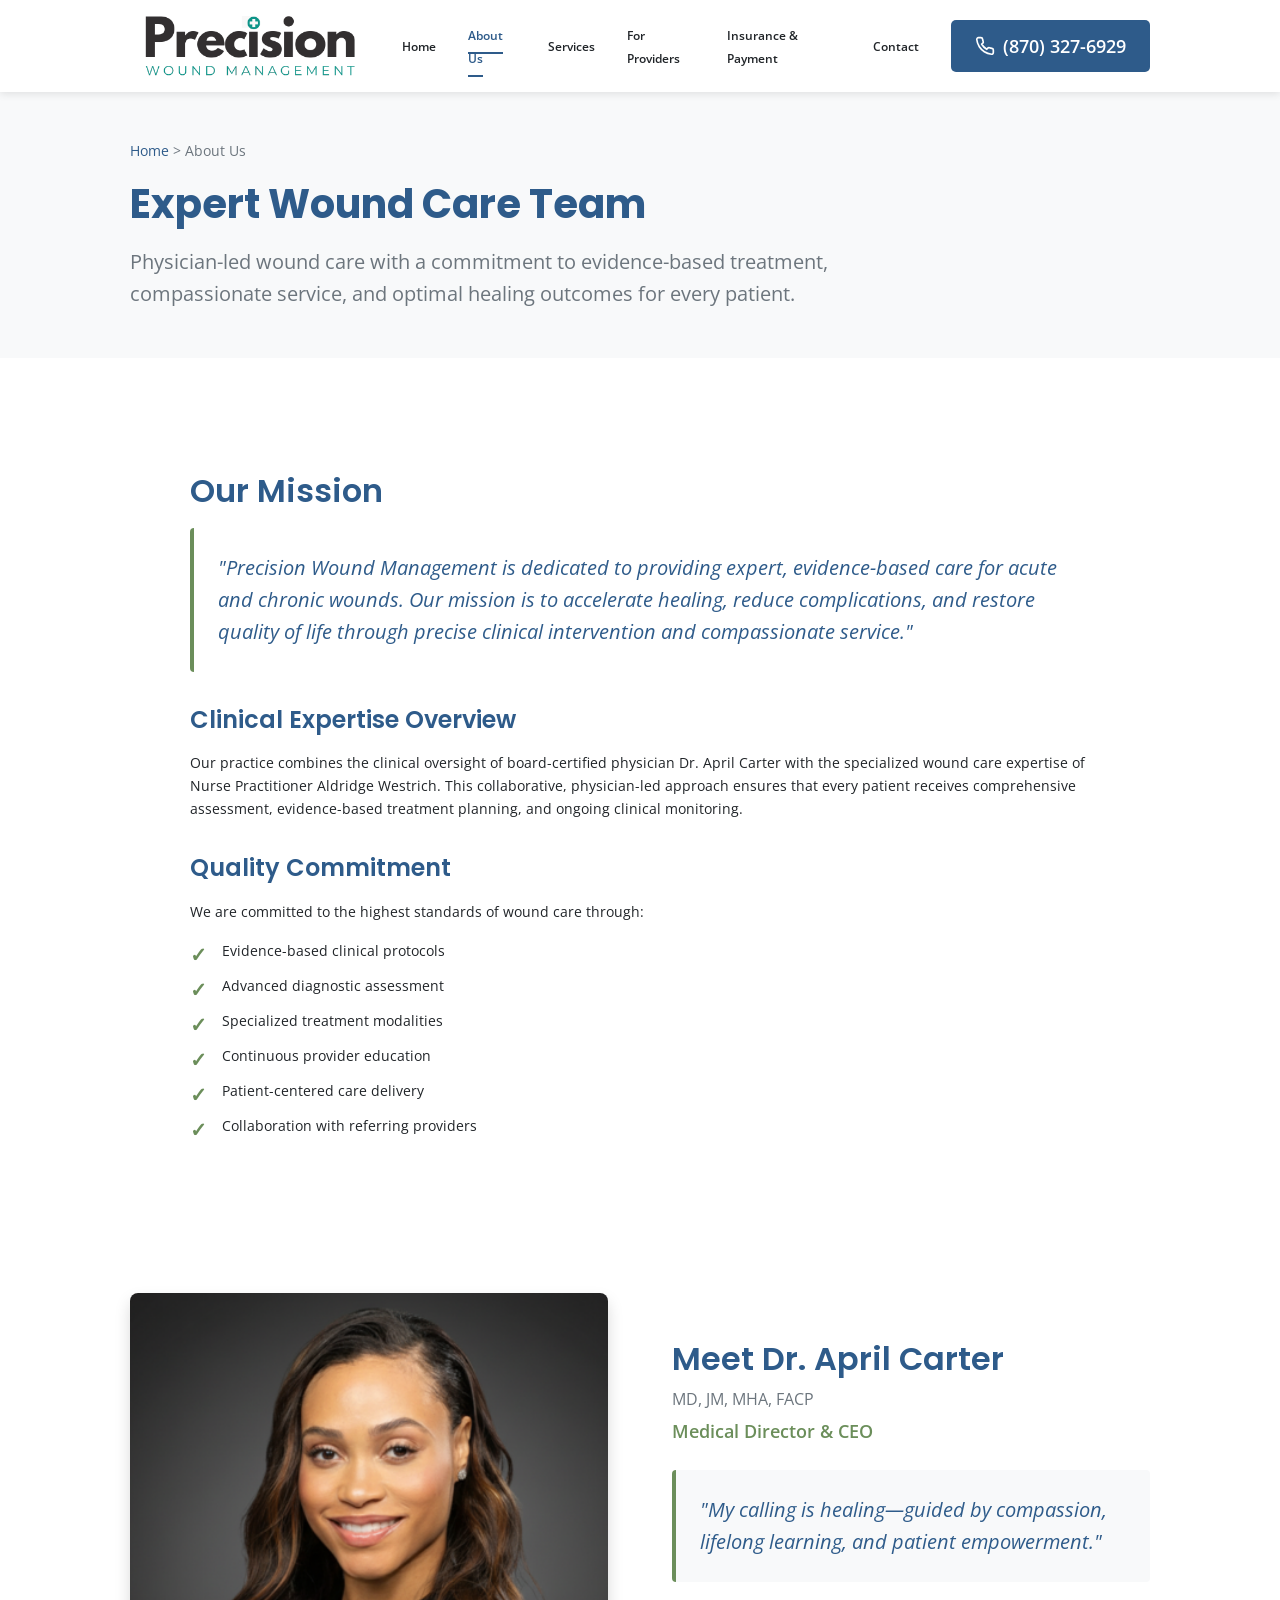
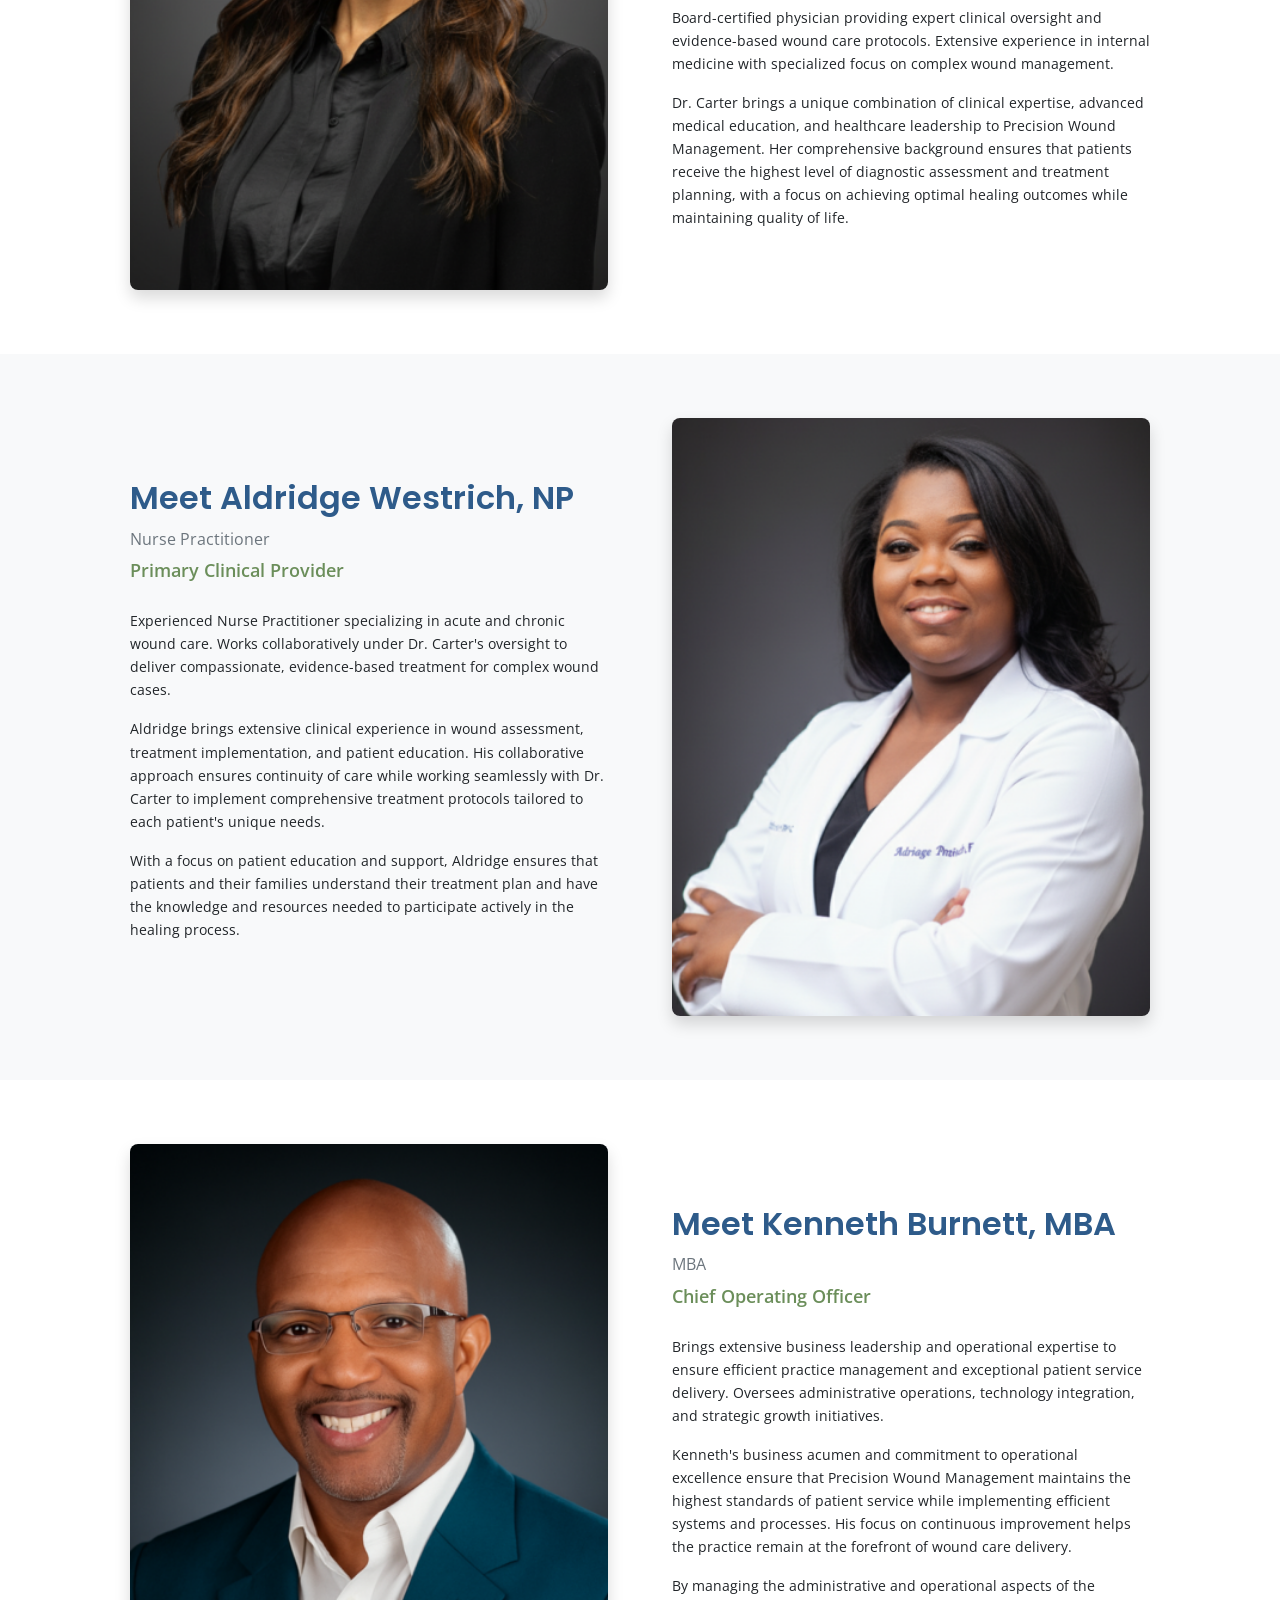
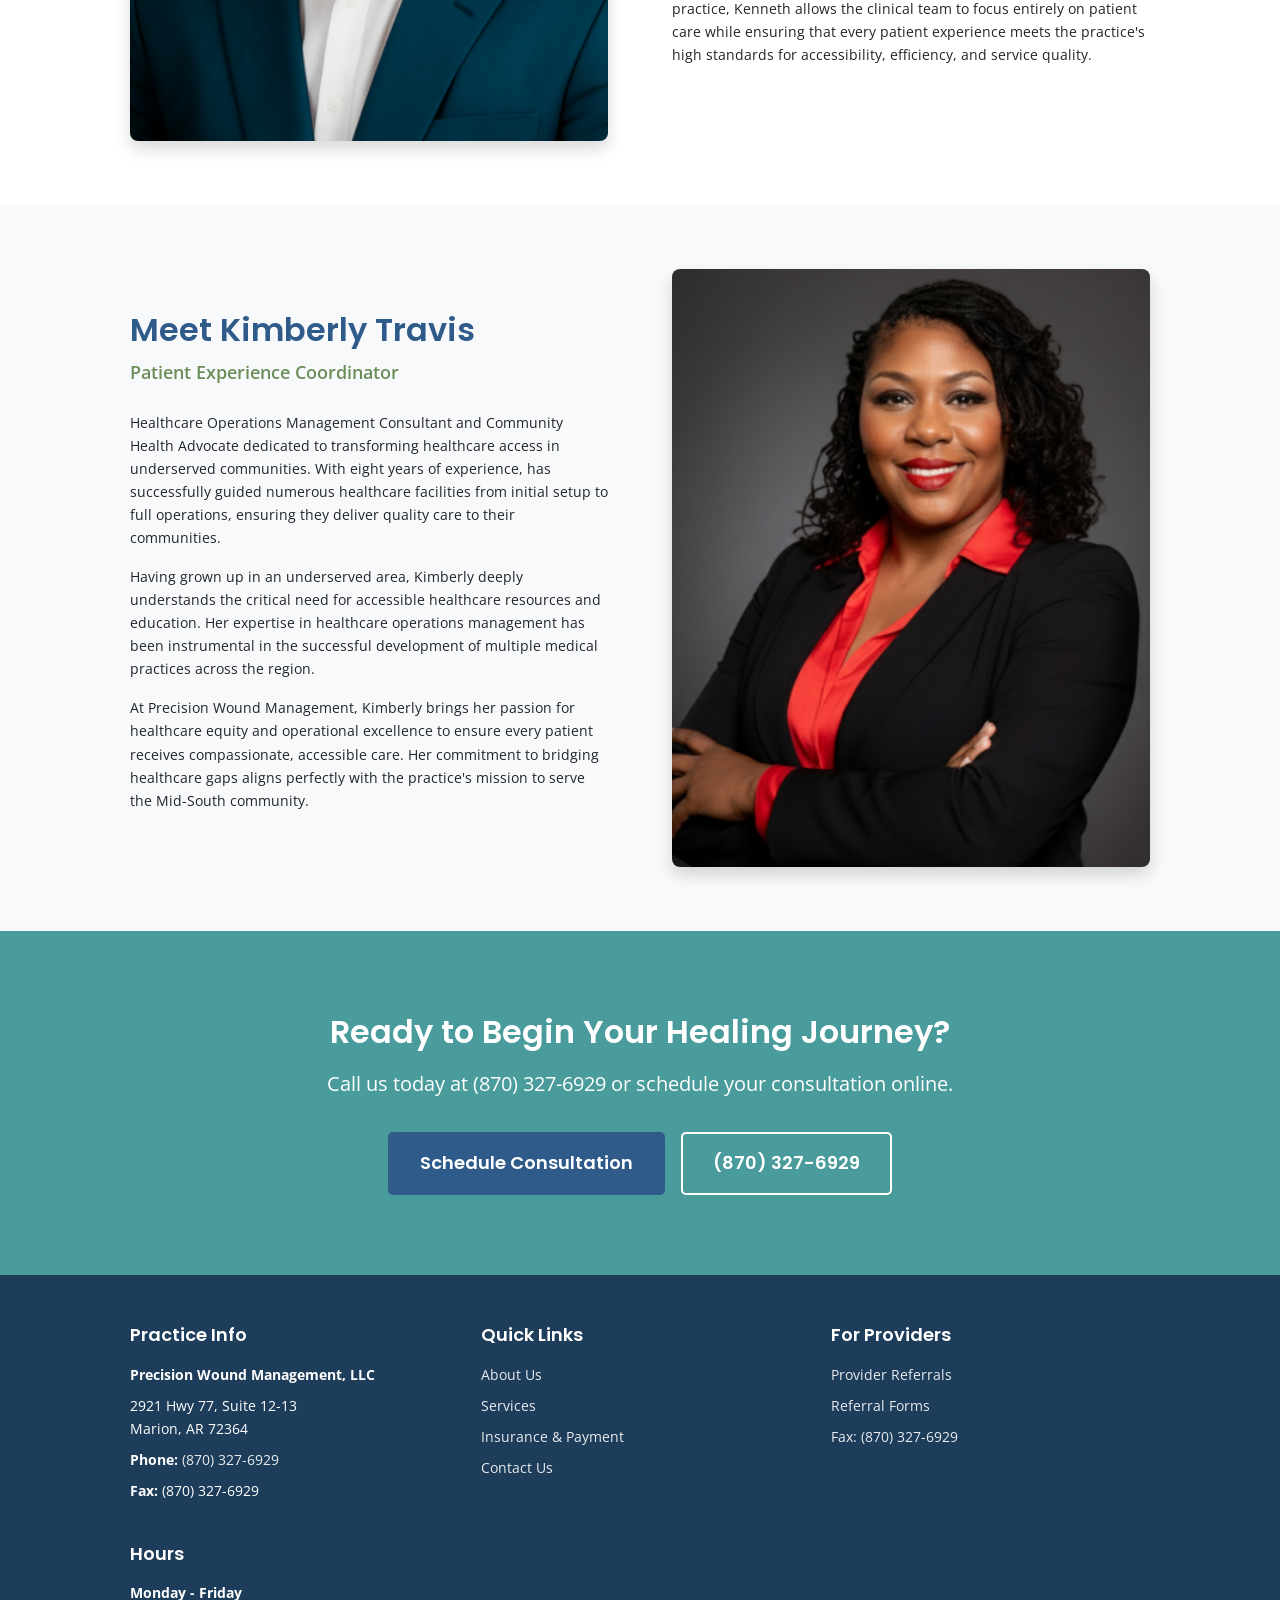
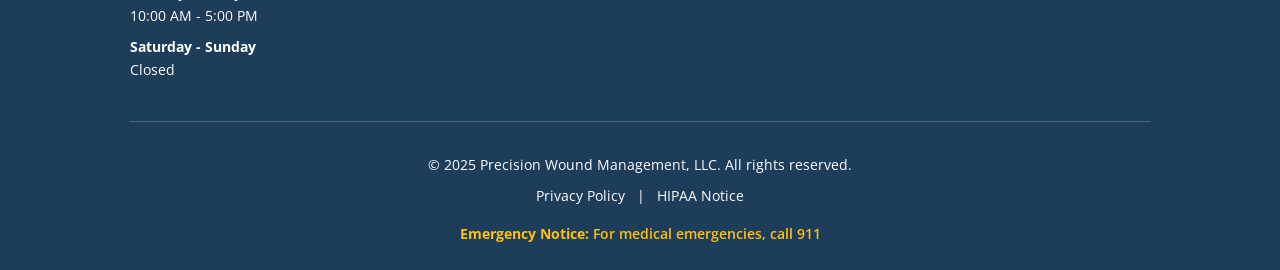
==== commit ca4e683c: "Update referral forms page, add Kimberly Travis bio, and configure contact form - Remove "Referral f" ====
--- a/about.html
+++ b/about.html
@@ -222,6 +222,29 @@
       </div>
     </section>
 
+    <!-- Profile 4: Kimberly Travis -->
+    <section class="team-profile profile-right">
+      <div class="container">
+        <div class="profile-grid">
+          <div class="profile-content">
+            <h2>Meet Kimberly Travis</h2>
+            <p class="title">Patient Experience Coordinator</p>
+
+            <div class="profile-bio">
+              <p>Healthcare Operations Management Consultant and Community Health Advocate dedicated to transforming healthcare access in underserved communities. With eight years of experience, has successfully guided numerous healthcare facilities from initial setup to full operations, ensuring they deliver quality care to their communities.</p>
+
+              <p>Having grown up in an underserved area, Kimberly deeply understands the critical need for accessible healthcare resources and education. Her expertise in healthcare operations management has been instrumental in the successful development of multiple medical practices across the region.</p>
+
+              <p>At Precision Wound Management, Kimberly brings her passion for healthcare equity and operational excellence to ensure every patient receives compassionate, accessible care. Her commitment to bridging healthcare gaps aligns perfectly with the practice's mission to serve the Mid-South community.</p>
+            </div>
+          </div>
+          <div class="profile-image">
+            <img src="/images/placeholders/kimberly-travis-headshot.png" alt="Kimberly Travis at Precision Wound Management" loading="lazy">
+          </div>
+        </div>
+      </div>
+    </section>
+
     <!-- Contact CTA -->
     <section class="contact-cta">
       <div class="container">
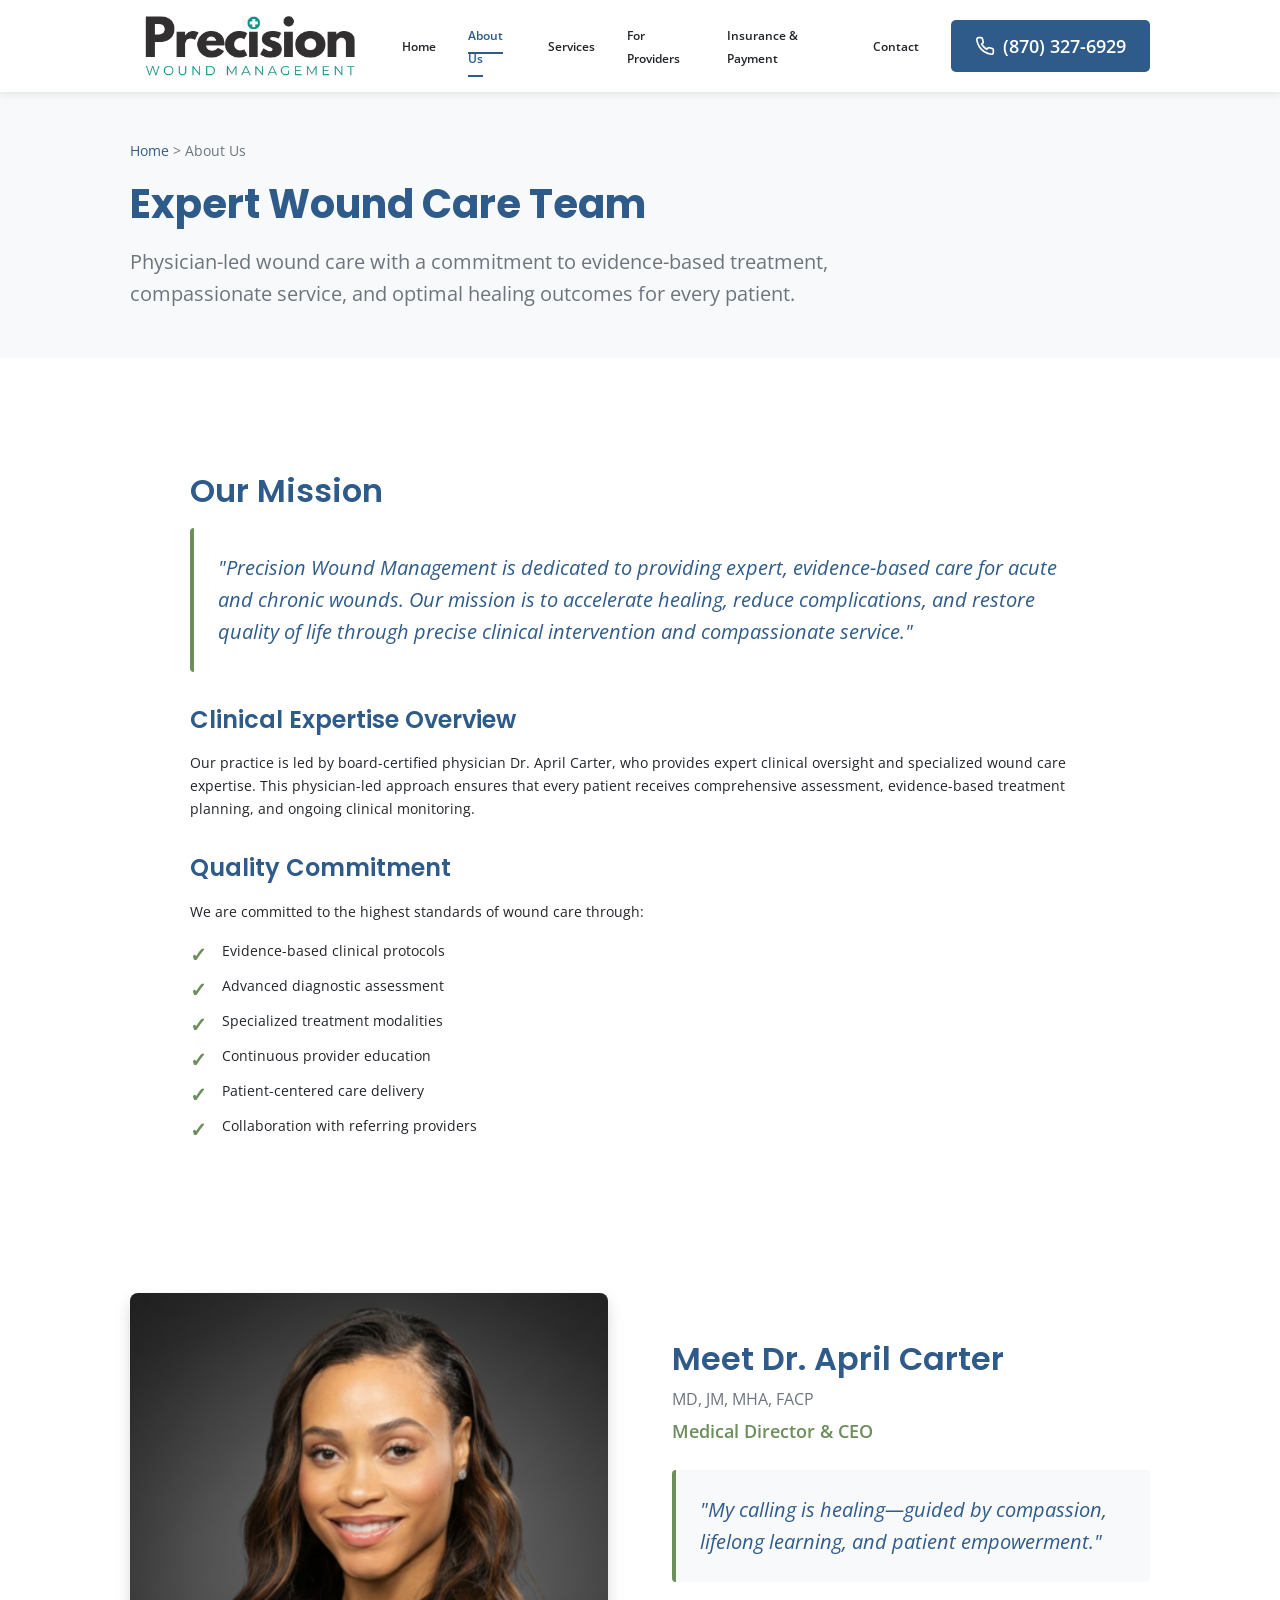
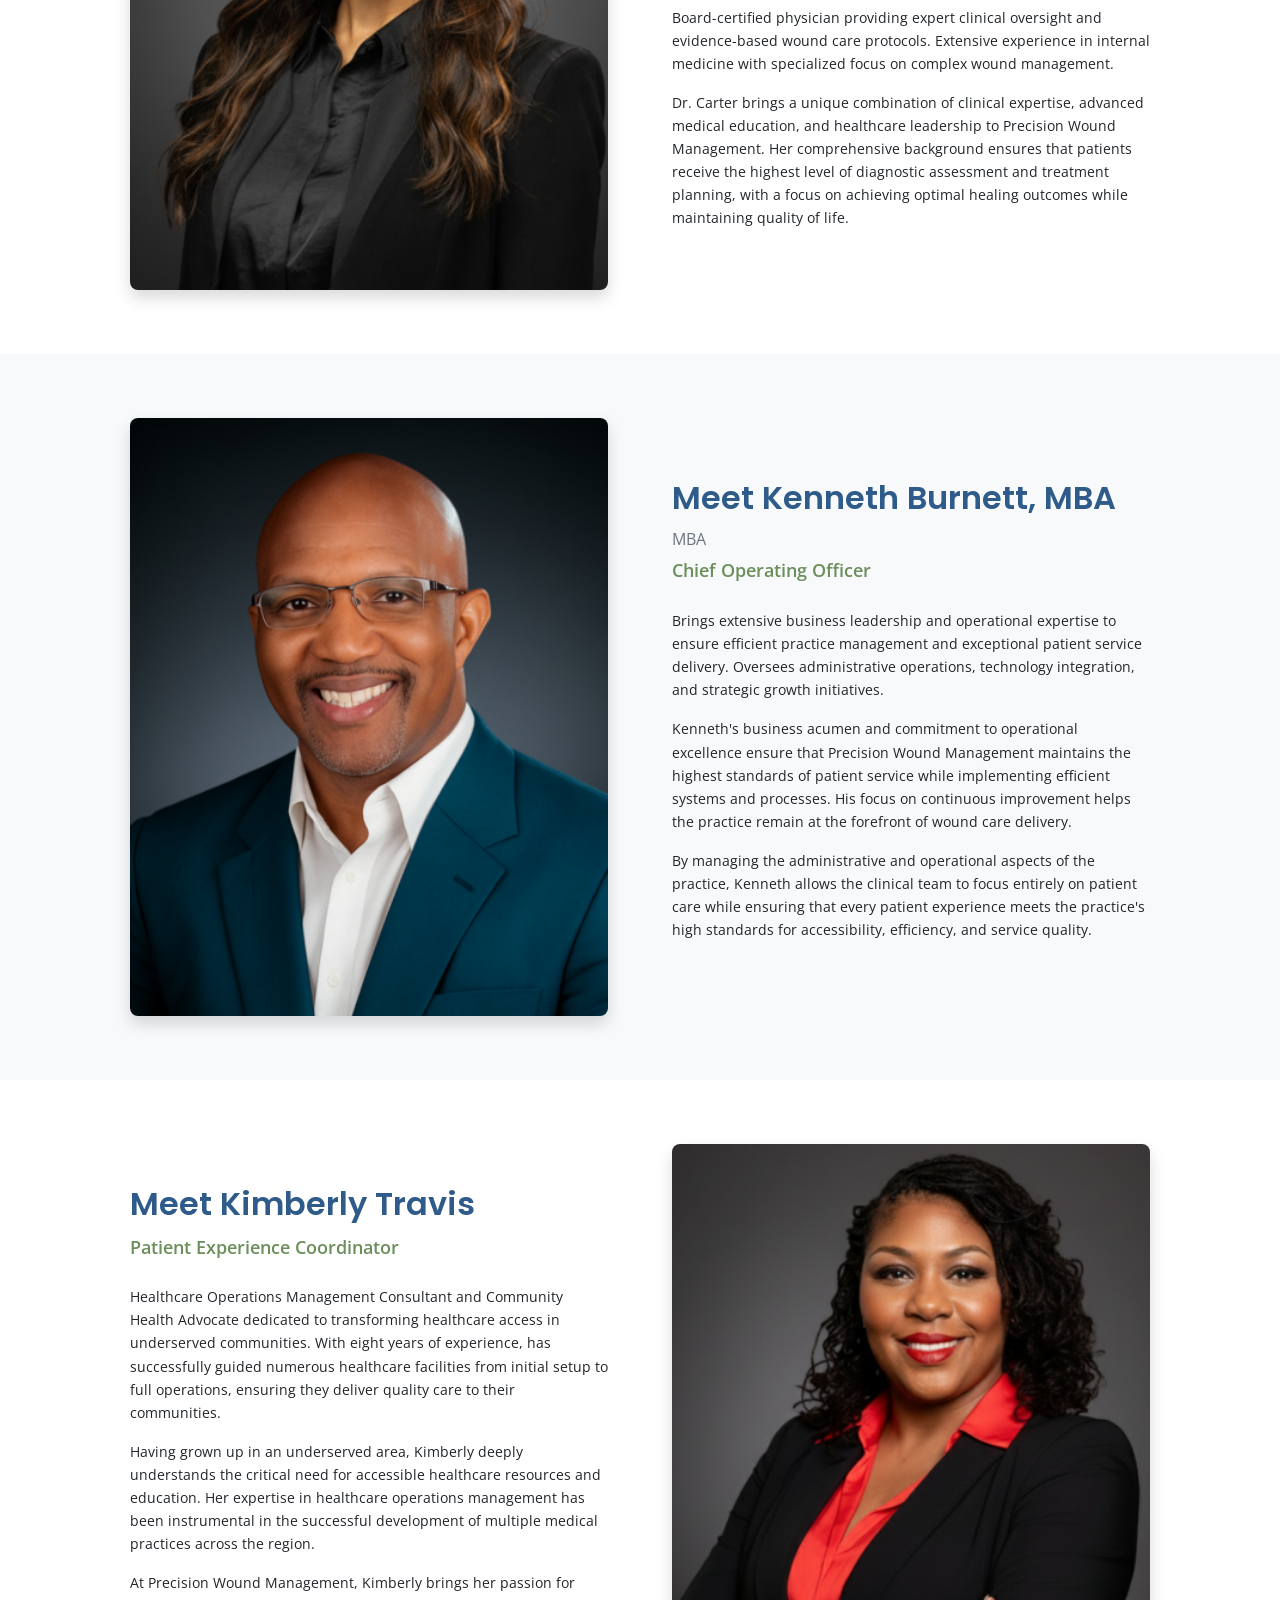
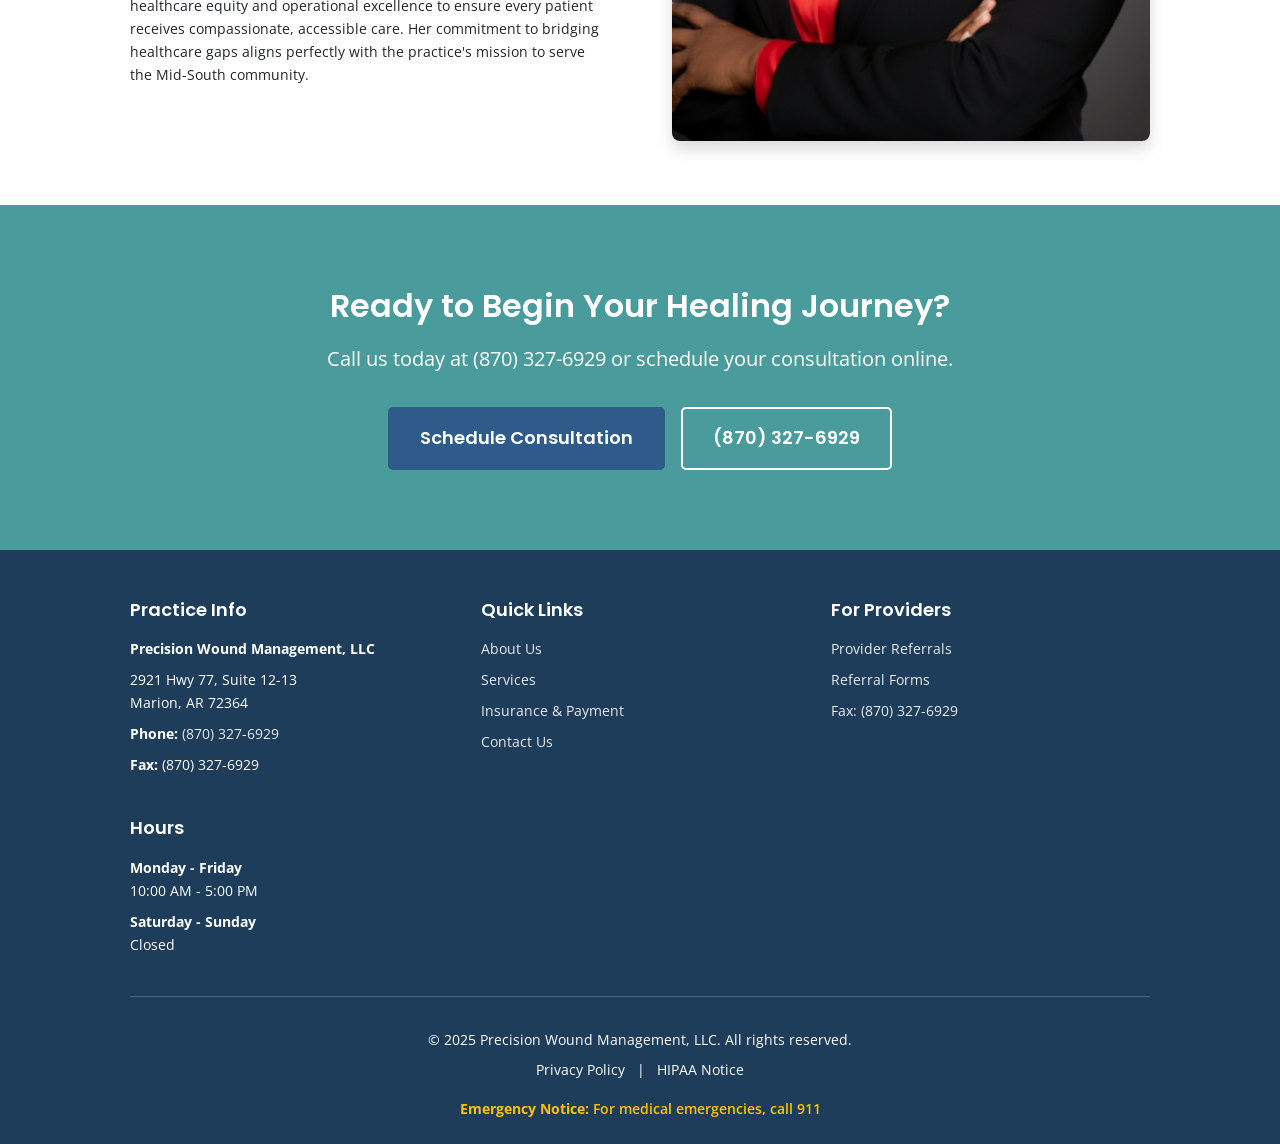
==== commit 03a48341: "Remove Aldridge Westrich from team pages - Remove Aldridge Westrich's profile section from about.htm" ====
--- a/about.html
+++ b/about.html
@@ -131,7 +131,7 @@
           <p class="mission-statement">"Precision Wound Management is dedicated to providing expert, evidence-based care for acute and chronic wounds. Our mission is to accelerate healing, reduce complications, and restore quality of life through precise clinical intervention and compassionate service."</p>
 
           <h3>Clinical Expertise Overview</h3>
-          <p>Our practice combines the clinical oversight of board-certified physician Dr. April Carter with the specialized wound care expertise of Nurse Practitioner Aldridge Westrich. This collaborative, physician-led approach ensures that every patient receives comprehensive assessment, evidence-based treatment planning, and ongoing clinical monitoring.</p>
+          <p>Our practice is led by board-certified physician Dr. April Carter, who provides expert clinical oversight and specialized wound care expertise. This physician-led approach ensures that every patient receives comprehensive assessment, evidence-based treatment planning, and ongoing clinical monitoring.</p>
 
           <h3>Quality Commitment</h3>
           <p>We are committed to the highest standards of wound care through:</p>
@@ -174,30 +174,6 @@
       </div>
     </section>
 
-    <!-- Profile 2: Aldridge Westrich -->
-    <section class="team-profile profile-right">
-      <div class="container">
-        <div class="profile-grid">
-          <div class="profile-content">
-            <h2>Meet Aldridge Westrich, NP</h2>
-            <p class="credentials">Nurse Practitioner</p>
-            <p class="title">Primary Clinical Provider</p>
-
-            <div class="profile-bio">
-              <p>Experienced Nurse Practitioner specializing in acute and chronic wound care. Works collaboratively under Dr. Carter's oversight to deliver compassionate, evidence-based treatment for complex wound cases.</p>
-
-              <p>Aldridge brings extensive clinical experience in wound assessment, treatment implementation, and patient education. His collaborative approach ensures continuity of care while working seamlessly with Dr. Carter to implement comprehensive treatment protocols tailored to each patient's unique needs.</p>
-
-              <p>With a focus on patient education and support, Aldridge ensures that patients and their families understand their treatment plan and have the knowledge and resources needed to participate actively in the healing process.</p>
-            </div>
-          </div>
-          <div class="profile-image">
-            <img src="/images/placeholders/np-westrich-headshot.png" alt="Aldridge Westrich, NP at Precision Wound Management" loading="lazy">
-          </div>
-        </div>
-      </div>
-    </section>
-
     <!-- Profile 3: Kenneth Burnett -->
     <section class="team-profile profile-left">
       <div class="container">
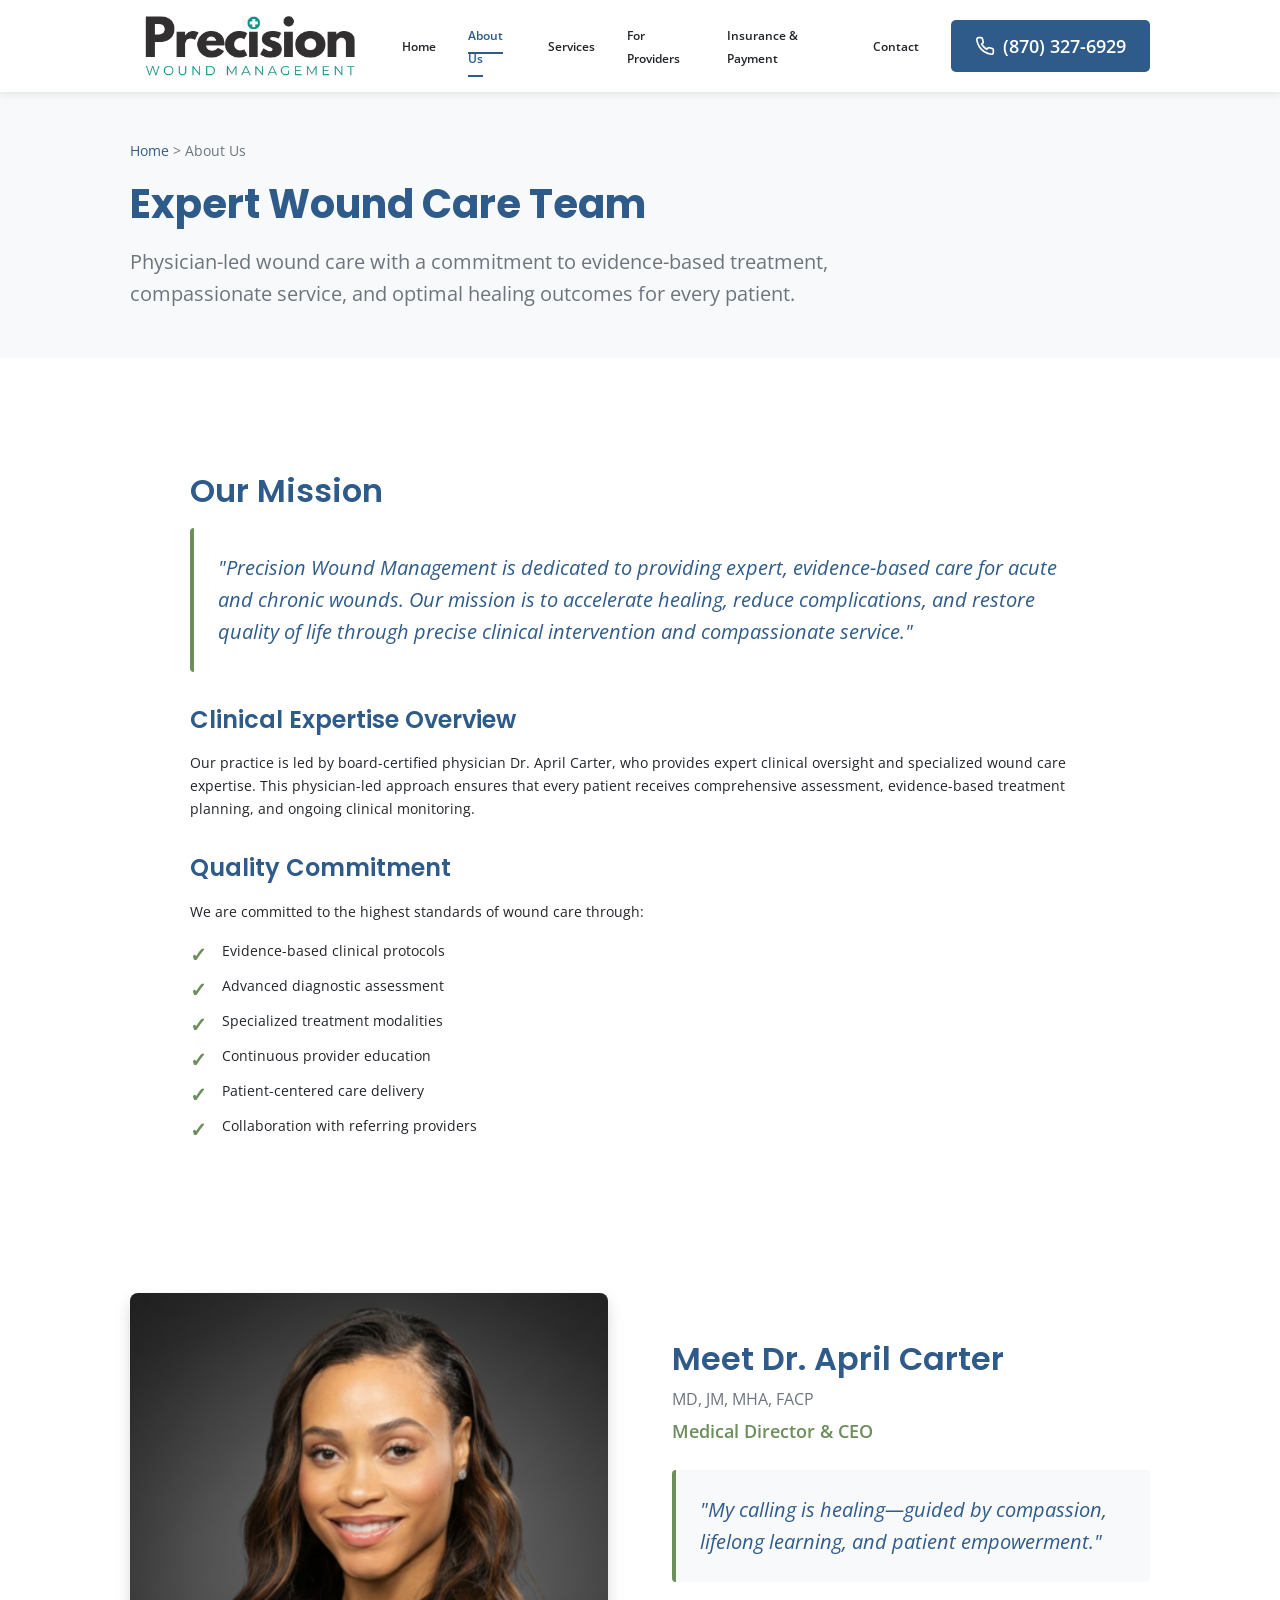
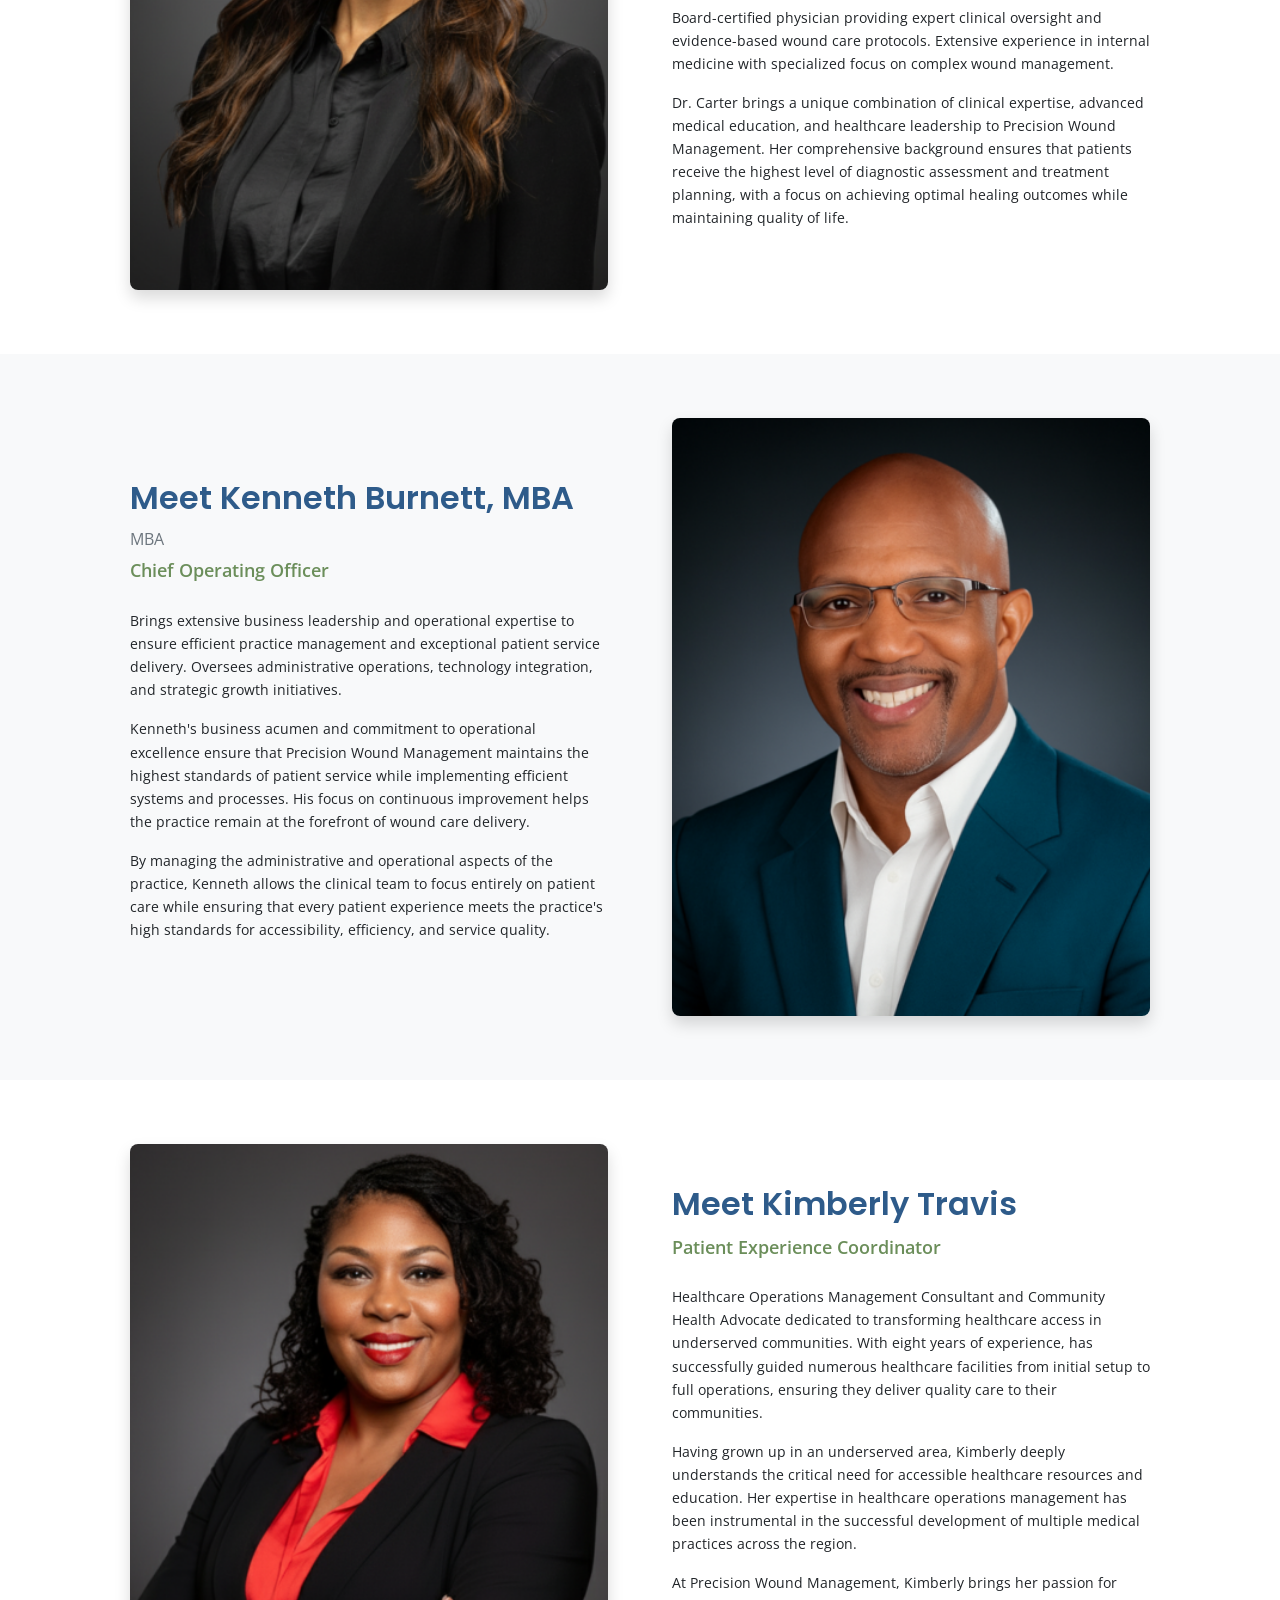
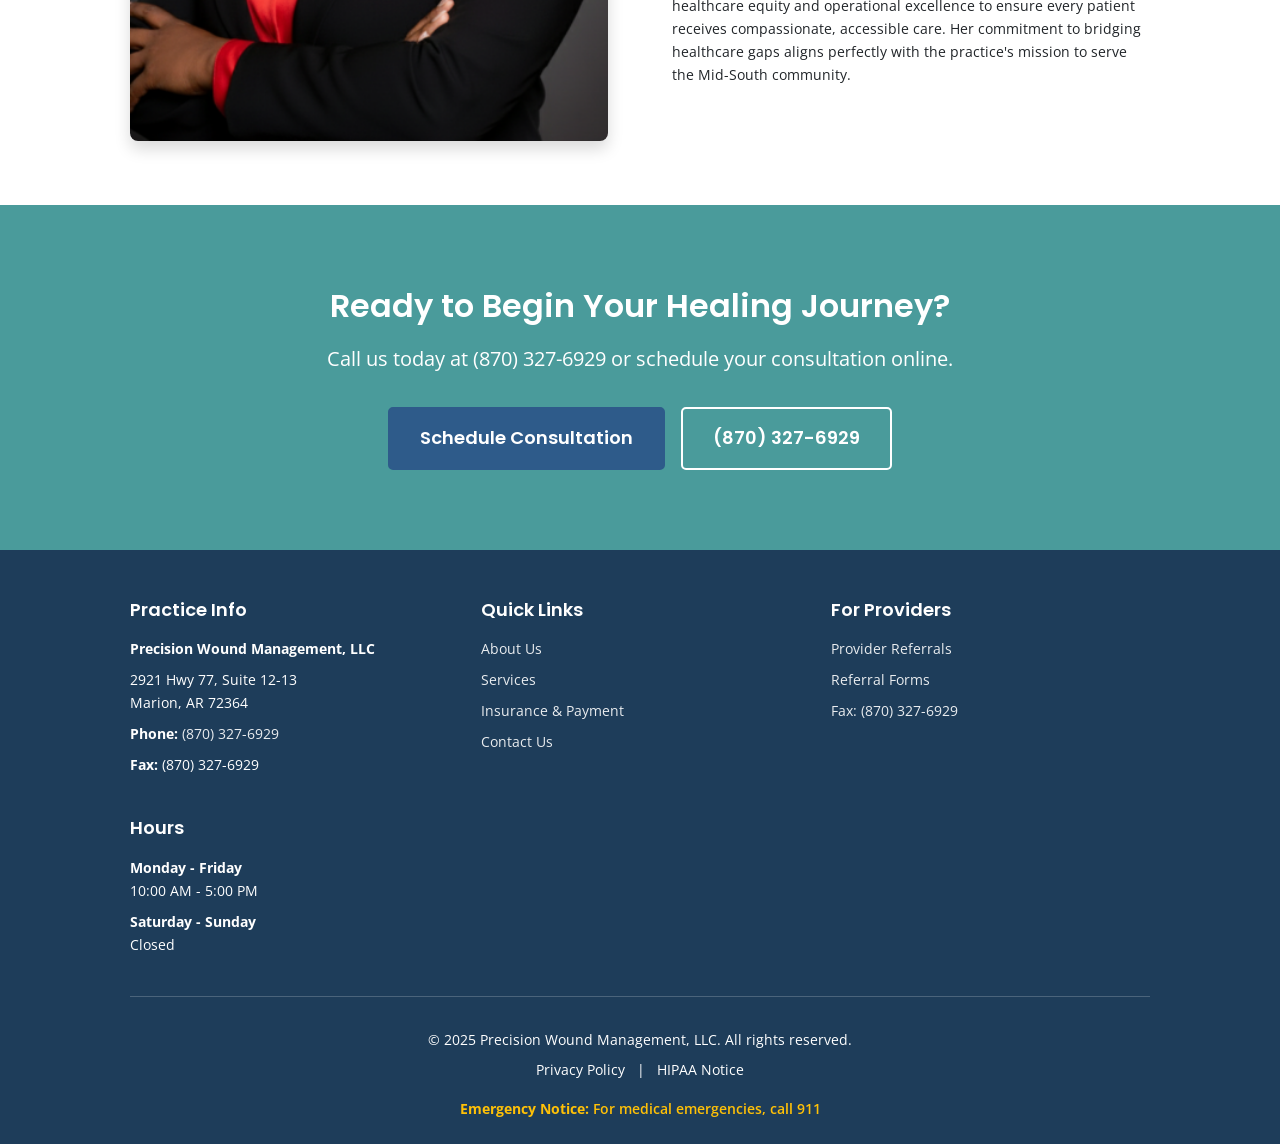
==== commit 72520cfe: "Alternate team member photos on About Us page - Dr. April Carter: photo on left (profile-left) - Ken" ====
--- a/about.html
+++ b/about.html
@@ -174,13 +174,10 @@
       </div>
     </section>
 
-    <!-- Profile 3: Kenneth Burnett -->
-    <section class="team-profile profile-left">
+    <!-- Profile 2: Kenneth Burnett -->
+    <section class="team-profile profile-right">
       <div class="container">
         <div class="profile-grid">
-          <div class="profile-image">
-            <img src="/images/placeholders/kenneth-burnett-headshot.png" alt="Kenneth Burnett, MBA at Precision Wound Management" loading="lazy">
-          </div>
           <div class="profile-content">
             <h2>Meet Kenneth Burnett, MBA</h2>
             <p class="credentials">MBA</p>
@@ -194,14 +191,20 @@
               <p>By managing the administrative and operational aspects of the practice, Kenneth allows the clinical team to focus entirely on patient care while ensuring that every patient experience meets the practice's high standards for accessibility, efficiency, and service quality.</p>
             </div>
           </div>
-        </div>
-      </div>
-    </section>
-
-    <!-- Profile 4: Kimberly Travis -->
-    <section class="team-profile profile-right">
+          <div class="profile-image">
+            <img src="/images/placeholders/kenneth-burnett-headshot.png" alt="Kenneth Burnett, MBA at Precision Wound Management" loading="lazy">
+          </div>
+        </div>
+      </div>
+    </section>
+
+    <!-- Profile 3: Kimberly Travis -->
+    <section class="team-profile profile-left">
       <div class="container">
         <div class="profile-grid">
+          <div class="profile-image">
+            <img src="/images/placeholders/kimberly-travis-headshot.png" alt="Kimberly Travis at Precision Wound Management" loading="lazy">
+          </div>
           <div class="profile-content">
             <h2>Meet Kimberly Travis</h2>
             <p class="title">Patient Experience Coordinator</p>
@@ -213,9 +216,6 @@
 
               <p>At Precision Wound Management, Kimberly brings her passion for healthcare equity and operational excellence to ensure every patient receives compassionate, accessible care. Her commitment to bridging healthcare gaps aligns perfectly with the practice's mission to serve the Mid-South community.</p>
             </div>
-          </div>
-          <div class="profile-image">
-            <img src="/images/placeholders/kimberly-travis-headshot.png" alt="Kimberly Travis at Precision Wound Management" loading="lazy">
           </div>
         </div>
       </div>
